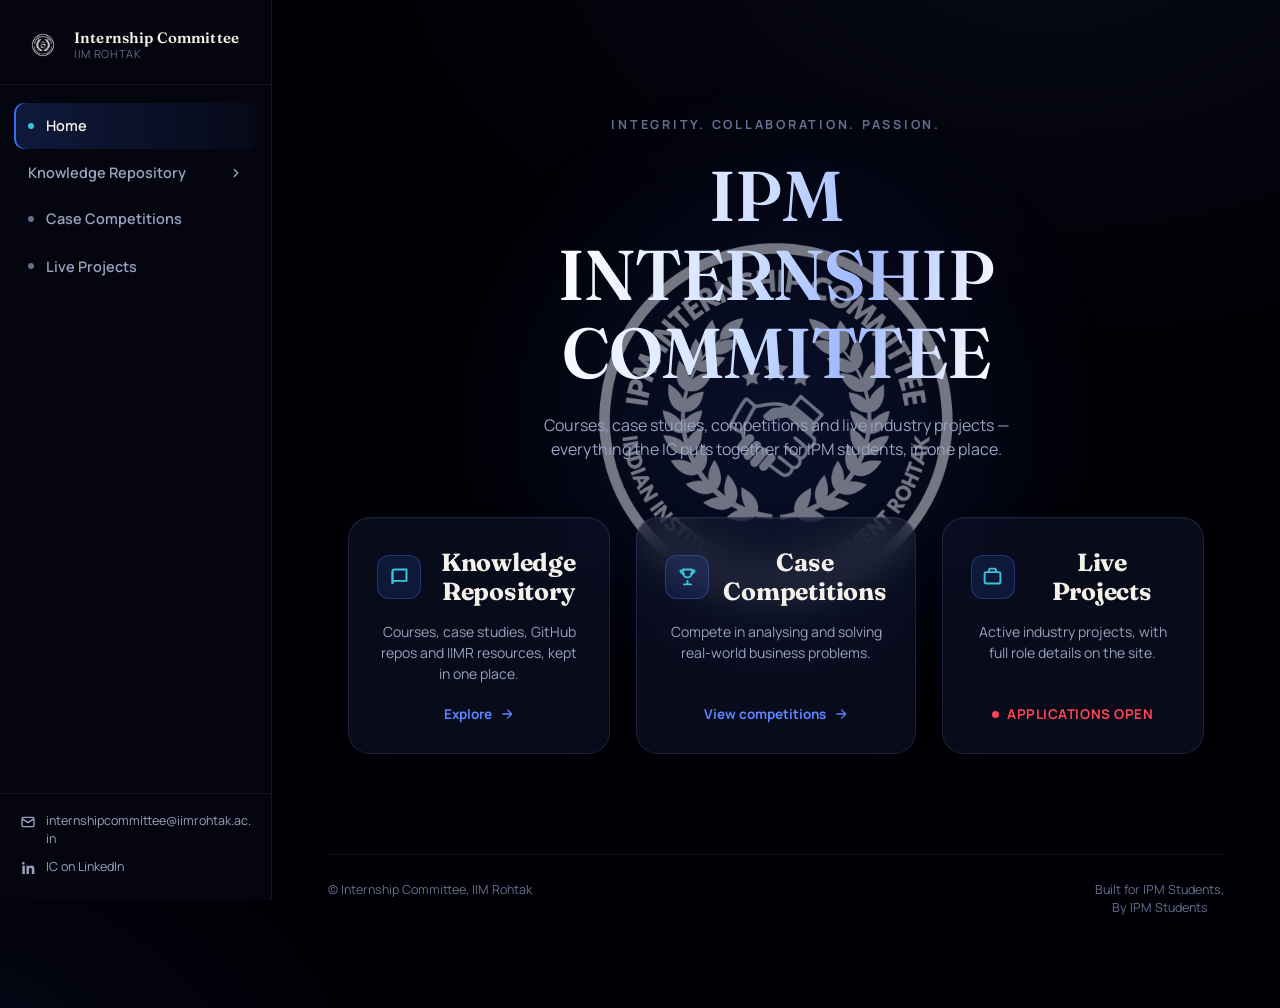
==== index.html @ 4e3fb1c6 "internship thing" ====
<!DOCTYPE html>
<html lang="en">
<head>
<meta charset="UTF-8">
<meta name="viewport" content="width=device-width, initial-scale=1.0">
<title>IC IIM Rohtak — Internship Committee Portal</title>
<meta name="description" content="Internship Committee, IIM Rohtak — courses, case studies, competitions and live projects for IPM students.">
<link rel="icon" href="assets/favicon.png">
<link rel="stylesheet" href="css/base.css">
<link rel="stylesheet" href="css/layout.css">
<link rel="stylesheet" href="css/components.css">
<link rel="stylesheet" href="css/home.css">
</head>
<body data-page="home">
<a class="skip-link" href="#main-content">Skip to content</a>

<div class="app-shell">
  <div class="sidebar-scrim"></div>

  <aside class="sidebar" aria-label="Primary">
    <div class="sidebar-brand">
      <img data-ic-logo src="assets/logo.png" alt="Internship Committee, IIM Rohtak logo">
      <div class="brand-text">
        <strong>Internship Committee</strong>
        <span>IIM Rohtak</span>
      </div>
    </div>

    <nav class="sidebar-nav" aria-label="Site sections">
      <a class="nav-link" data-page-key="home" href="index.html"><span class="dot-icon"></span> Home</a>

      <div class="nav-group">
        <button class="nav-group-trigger" aria-expanded="false">
          Knowledge Repository
          <span class="chevron"><svg viewBox="0 0 24 24" fill="none" stroke="currentColor" stroke-width="2.4" stroke-linecap="round" stroke-linejoin="round"><path d="M9 6l6 6-6 6"/></svg></span>
        </button>
        <div class="nav-submenu"><div class="nav-submenu-inner">
          <a class="nav-link" data-page-key="courses" href="courses.html"><span class="dot-icon"></span> Course Repository</a>
          <a class="nav-link" data-page-key="case-studies" href="case-studies.html"><span class="dot-icon"></span> Case Studies</a>
          <a class="nav-link" data-page-key="github" href="github-repositories.html"><span class="dot-icon"></span> GitHub Repositories</a>
          <a class="nav-link" data-page-key="resources" href="iimr-resources.html"><span class="dot-icon"></span> IIMR Student Resources</a>
        </div></div>
      </div>

      <a class="nav-link" data-page-key="competitions" href="case-competitions.html"><span class="dot-icon"></span> Case Competitions</a>
      <a class="nav-link" data-page-key="live-projects" href="live-projects.html"><span class="dot-icon"></span> Live Projects</a>
    </nav>

    <div class="sidebar-footer">
      <a data-ic-email href="#"><svg viewBox="0 0 24 24" fill="none" stroke="currentColor" stroke-width="2"><rect x="3" y="5" width="18" height="14" rx="2"/><path d="m3 7 9 6 9-6"/></svg><span>internshipcommittee@iimrohtak.ac.in</span></a>
      <a data-ic-linkedin href="https://www.linkedin.com/company/ipm-internship-committee-iim-rohtak/" target="_blank" rel="noopener"><svg viewBox="0 0 24 24" fill="currentColor"><path d="M6.94 5a2 2 0 1 1-4 0 2 2 0 0 1 4 0zM3.5 8.5h3.8V21H3.5V8.5zM9.7 8.5h3.64v1.7h.05c.5-.95 1.75-1.95 3.6-1.95 3.85 0 4.56 2.53 4.56 5.83V21h-3.8v-6.1c0-1.46-.03-3.33-2.03-3.33-2.04 0-2.35 1.6-2.35 3.24V21H9.7V8.5z"/></svg>IC on LinkedIn</a>
    </div>
  </aside>

  <div class="mobile-topbar">
    <div style="display:flex;align-items:center;gap:10px;">
      <img data-ic-logo src="assets/logo.png" alt="" style="width:30px;height:30px;">
      <span class="brand-text"><strong>IC · IIM Rohtak</strong></span>
    </div>
    <button class="menu-btn" aria-label="Open menu"><svg viewBox="0 0 24 24" fill="none" stroke="currentColor" stroke-width="2.2" stroke-linecap="round"><path d="M3 6h18M3 12h18M3 18h18"/></svg></button>
  </div>

  <main class="main" id="main-content">

    <section class="hero">
      <div class="logo-stage" aria-hidden="true">
        <div class="logo-orbit">
          <img src="assets/logo.png" alt="">
        </div>
      </div>

      <div class="hero-inner">
        <div class="hero-eyebrow">Integrity. Collaboration. Passion.</div>
        <h1 class="hero-tagline">IPM<br>INTERNSHIP<br>COMMITTEE</h1>
        <p class="hero-sub">Courses, case studies, competitions and live industry projects — everything the IC puts together for IPM students, in one place.</p>
      </div>

      <div class="hero-cards">
        <a class="glass-card home-card" href="knowledge-repository.html">
          <div>
            <div class="card-head">
              <div class="card-icon"><svg viewBox="0 0 24 24" fill="none" stroke="currentColor" stroke-width="2.2" stroke-linecap="round" stroke-linejoin="round"><path d="M4 19.5A2.5 2.5 0 0 1 6.5 17H20V4H6.5A2.5 2.5 0 0 0 4 6.5v13z"/><path d="M4 19.5V6.5"/></svg></div>
              <h3>Knowledge Repository</h3>
            </div>
            <p>Courses, case studies, GitHub repos and IIMR resources, kept in one place.</p>
          </div>
          <span class="card-cta">Explore <svg viewBox="0 0 24 24" fill="none" stroke="currentColor" stroke-width="2.2" stroke-linecap="round" stroke-linejoin="round"><path d="M5 12h14M13 5l7 7-7 7"/></svg></span>
        </a>

        <a class="glass-card home-card" href="case-competitions.html">
          <div>
            <div class="card-head">
              <div class="card-icon"><svg viewBox="0 0 24 24" fill="none" stroke="currentColor" stroke-width="2.2" stroke-linecap="round" stroke-linejoin="round"><path d="M8 21h8M12 17v4M7 4h10v4a5 5 0 0 1-10 0V4z"/><path d="M17 5h3a4 4 0 0 1-4 4M7 5H4a4 4 0 0 0 4 4"/></svg></div>
              <h3>Case Competitions</h3>
            </div>
            <p>Compete in analysing and solving real-world business problems.</p>
          </div>
          <span class="card-cta">View competitions <svg viewBox="0 0 24 24" fill="none" stroke="currentColor" stroke-width="2.2" stroke-linecap="round" stroke-linejoin="round"><path d="M5 12h14M13 5l7 7-7 7"/></svg></span>
        </a>

        <a class="glass-card home-card home-card--live" href="live-projects.html">
          <div>
            <div class="card-head">
              <div class="card-icon"><svg viewBox="0 0 24 24" fill="none" stroke="currentColor" stroke-width="2.2" stroke-linecap="round" stroke-linejoin="round"><rect x="3" y="7" width="18" height="13" rx="2"/><path d="M8 7V5a2 2 0 0 1 2-2h4a2 2 0 0 1 2 2v2"/></svg></div>
              <h3>Live Projects</h3>
            </div>
            <p>Active industry projects, with full role details on the site.</p>
          </div>
          <span class="card-live-badge" id="home-live-badge"><span class="pulse-dot"></span> Applications open</span>
        </a>
      </div>
    </section>

    <footer class="site-footer">
      <span>&copy; Internship Committee, IIM Rohtak</span>
      <span class="footer-built"><span>Built for IPM Students,</span><span>By IPM Students</span></span>
    </footer>
  </main>
</div>

<script src="js/config.js"></script>
<script src="js/icons.js"></script>
<script src="js/data-adapter.js"></script>
<script src="js/sidebar.js"></script>
<script src="js/render-home.js"></script>
</body>
</html>
---- css/base.css ----
/* ============================================================
   IC Portal — Base styles, tokens, typography
   ============================================================ */

@import url('https://fonts.googleapis.com/css2?family=Fraunces:ital,wght@0,500;0,600;0,700;1,500&family=Manrope:wght@400;500;600;700;800&display=swap');

:root{
  /* --- Color tokens --- */
  --bg:               #010006;
  --bg-radial-1:      #070a17;
  --bg-radial-2:      #01000a;
  --sidebar-bg:       #05060fee;
  --sidebar-border:   rgba(140,160,255,0.10);

  --surface:          rgba(16, 22, 46, 0.50);
  --surface-strong:   rgba(18, 26, 54, 0.72);
  --surface-border:   rgba(150, 170, 255, 0.14);
  --surface-border-hover: rgba(150, 180, 255, 0.32);

  --accent:           #3B6BF6;   /* cobalt / electric blue */
  --accent-soft:      #5C86FF;
  --accent-2:         #38C6D9;   /* cyan-indigo secondary */
  --accent-2-soft:    #6C7CFF;

  --text-primary:     #F3F1EA;
  --text-secondary:   #99A2BE;
  --text-muted:       #656E8C;

  --live-red:         #FF4457;

  --stage-1:          #FF4457;  /* Applications Open   — red */
  --stage-1-rgb:       255,68,87;
  --stage-2:          #FFC53D;  /* Selection Ongoing   — yellow */
  --stage-2-rgb:       255,197,61;
  --stage-3:          #33D17A;  /* Ongoing Project     — green */
  --stage-3-rgb:       51,209,122;

  --radius-s:  10px;
  --radius-m:  16px;
  --radius-l:  22px;

  --font-display: 'Fraunces', 'Georgia', serif;
  --font-body:    'Manrope', -apple-system, BlinkMacSystemFont, 'Segoe UI', sans-serif;

  --sidebar-w: 272px;
  --header-h: 72px;

  --ease: cubic-bezier(0.22, 1, 0.36, 1);
}

*, *::before, *::after{ box-sizing: border-box; }

html{ scroll-behavior: smooth; }

body{
  margin:0;
  min-height:100vh;
  background:
    radial-gradient(1100px 700px at 82% -8%, var(--bg-radial-1) 0%, transparent 60%),
    radial-gradient(900px 600px at -10% 110%, #060a1c 0%, transparent 55%),
    var(--bg);
  color: var(--text-primary);
  font-family: var(--font-body);
  font-weight: 400;
  -webkit-font-smoothing: antialiased;
  line-height: 1.5;
}

h1,h2,h3,h4{
  font-family: var(--font-display);
  font-weight: 600;
  line-height: 1.15;
  margin: 0 0 .5em;
  letter-spacing: -0.01em;
}

p{ margin: 0 0 1em; color: var(--text-secondary); }

a{ color: inherit; text-decoration: none; }

img{ max-width: 100%; display:block; }

ul{ margin:0; padding:0; list-style:none; }

button{ font-family: inherit; }

/* --- Focus states (accessibility) --- */
a:focus-visible,
button:focus-visible,
[tabindex]:focus-visible{
  outline: 2px solid var(--accent-2);
  outline-offset: 3px;
  border-radius: 4px;
}

/* --- Scrollbar (subtle) --- */
::-webkit-scrollbar{ width: 10px; height: 10px; }
::-webkit-scrollbar-track{ background: transparent; }
::-webkit-scrollbar-thumb{ background: rgba(120,140,220,0.25); border-radius: 10px; }
::-webkit-scrollbar-thumb:hover{ background: rgba(120,140,220,0.4); }

/* --- Reduced motion --- */
@media (prefers-reduced-motion: reduce){
  *, *::before, *::after{
    animation-duration: 0.001ms !important;
    animation-iteration-count: 1 !important;
    transition-duration: 0.001ms !important;
    scroll-behavior: auto !important;
  }
}

/* --- Utility --- */
.eyebrow{
  font-family: var(--font-body);
  font-weight: 700;
  font-size: 12px;
  letter-spacing: 0.14em;
  text-transform: uppercase;
  color: var(--accent-2);
}

.section-heading{
  font-size: clamp(1.6rem, 2.4vw, 2.3rem);
  color: var(--text-primary);
}

.muted-link{
  color: var(--text-secondary);
  border-bottom: 1px solid transparent;
  transition: color .2s var(--ease), border-color .2s var(--ease);
}
.muted-link:hover{ color: var(--text-primary); border-color: var(--surface-border-hover); }

.visually-hidden{
  position:absolute; width:1px; height:1px; padding:0; margin:-1px;
  overflow:hidden; clip:rect(0,0,0,0); white-space:nowrap; border:0;
}

.skip-link{
  position:absolute; left:12px; top:-60px;
  background: var(--accent); color:#fff; padding: 10px 16px;
  border-radius: var(--radius-s); z-index: 999; transition: top .2s var(--ease);
  font-weight:600; font-size: 14px;
}
.skip-link:focus{ top:12px; }
---- css/layout.css ----
/* ============================================================
   IC Portal — Layout: sidebar, topbar, page shell
   ============================================================ */

.app-shell{
  display: flex;
  min-height: 100vh;
}

/* ---------------- Sidebar ---------------- */
.sidebar{
  width: var(--sidebar-w);
  flex-shrink: 0;
  background: var(--sidebar-bg);
  border-right: 1px solid var(--sidebar-border);
  backdrop-filter: blur(14px);
  -webkit-backdrop-filter: blur(14px);
  position: sticky;
  top: 0;
  height: 100vh;
  display: flex;
  flex-direction: column;
  z-index: 60;
}

.sidebar-brand{
  display:flex; align-items:center; gap:12px;
  padding: 26px 24px 20px;
  border-bottom: 1px solid var(--sidebar-border);
}
.sidebar-brand img{
  width:38px; height:38px; object-fit:contain;
  /* render the logo in white for the dark sidebar background, per brief */
  filter: brightness(0) invert(1);
}
.sidebar-brand .brand-text{ display:flex; flex-direction:column; line-height:1.2; }
.sidebar-brand .brand-text strong{
  font-family: var(--font-display); font-size: 15px; font-weight:600; letter-spacing:.01em;
}
.sidebar-brand .brand-text span{ font-size: 11px; color: var(--text-muted); letter-spacing:.06em; text-transform:uppercase; }

.sidebar-nav{
  flex: 1;
  overflow-y: auto;
  padding: 18px 14px;
}

.nav-link{
  display:flex; align-items:center; gap:12px;
  padding: 12px 14px;
  border-radius: var(--radius-s);
  color: var(--text-secondary);
  font-size: 14.5px;
  font-weight: 600;
  transition: background .18s var(--ease), color .18s var(--ease);
  margin-bottom: 2px;
}
.nav-link:hover{ background: rgba(120,140,255,0.08); color: var(--text-primary); }
.nav-link.is-active{
  background: linear-gradient(90deg, rgba(59,107,246,0.20), rgba(59,107,246,0.04));
  color: var(--text-primary);
  box-shadow: inset 2px 0 0 var(--accent);
}
.nav-link .dot-icon{
  width:6px; height:6px; border-radius:50%;
  background: var(--text-muted); flex-shrink:0;
}
.nav-link.is-active .dot-icon{ background: var(--accent-2); }

.nav-group{ margin-bottom: 2px; }
.nav-group-trigger{
  width: 100%;
  display:flex; align-items:center; justify-content:space-between; gap:8px;
  padding: 12px 14px;
  border-radius: var(--radius-s);
  background: transparent;
  border: none;
  color: var(--text-secondary);
  font-size: 14.5px; font-weight: 600;
  cursor: pointer;
  transition: background .18s var(--ease), color .18s var(--ease);
}
.nav-group-trigger:hover{ background: rgba(120,140,255,0.08); color: var(--text-primary); }
.nav-group-trigger .chevron{
  width:14px; height:14px; flex-shrink:0;
  transition: transform .25s var(--ease);
}
.nav-group.is-open .nav-group-trigger .chevron{ transform: rotate(90deg); }
.nav-group.is-open .nav-group-trigger{ color: var(--text-primary); }

.nav-submenu{
  display: grid;
  grid-template-rows: 0fr;
  transition: grid-template-rows .28s var(--ease);
}
.nav-group.is-open .nav-submenu{ grid-template-rows: 1fr; }
.nav-submenu-inner{ overflow: hidden; }
.nav-submenu .nav-link{
  padding-left: 34px;
  font-size: 13.5px;
  font-weight: 500;
}

.sidebar-footer{
  padding: 18px 20px 24px;
  border-top: 1px solid var(--sidebar-border);
  display:flex; flex-direction:column; gap: 10px;
}
.sidebar-footer a{
  display:flex; align-items:flex-start; gap:10px;
  font-size: 12.5px; line-height:1.45; color: var(--text-secondary);
  transition: color .18s var(--ease);
  overflow-wrap: anywhere;
  min-width: 0;
}
.sidebar-footer a:hover{ color: var(--accent-2); }
.sidebar-footer svg{ width:16px; height:16px; flex-shrink:0; margin-top: 2px; }

/* Mobile topbar + drawer */
.mobile-topbar{
  display:none;
  position: sticky; top:0; z-index: 70;
  align-items:center; justify-content:space-between;
  height: var(--header-h);
  padding: 0 18px;
  background: var(--sidebar-bg);
  border-bottom: 1px solid var(--sidebar-border);
  backdrop-filter: blur(14px);
}
.mobile-topbar .brand-text strong{ font-family: var(--font-display); font-size: 15px; }
.mobile-topbar img{ filter: brightness(0) invert(1); }
.menu-btn{
  width: 42px; height: 42px;
  border-radius: var(--radius-s);
  border: 1px solid var(--surface-border);
  background: var(--surface);
  color: var(--text-primary);
  display:flex; align-items:center; justify-content:center;
  cursor:pointer;
}
.menu-btn svg{ width:20px; height:20px; }

.sidebar-scrim{
  display:none;
  position: fixed; inset:0;
  background: rgba(1,0,6,0.6);
  backdrop-filter: blur(2px);
  z-index: 55;
}

@media (max-width: 900px){
  .mobile-topbar{ display:flex; }
  .sidebar{
    position: fixed; left:0; top:0; height: 100dvh;
    transform: translateX(-104%);
    transition: transform .32s var(--ease);
    box-shadow: 24px 0 60px rgba(0,0,0,.5);
  }
  .app-shell.nav-open .sidebar{ transform: translateX(0); }
  .app-shell.nav-open .sidebar-scrim{ display:block; }
  .app-shell{ flex-direction: column; }
}

/* ---------------- Main content ---------------- */
.main{
  flex: 1;
  min-width: 0;
  padding: 56px 56px 90px;
}
@media (max-width: 900px){
  .main{ padding: 34px 20px 70px; }
}

.page-header{
  margin-bottom: 40px;
  max-width: 760px;
}
.page-header .eyebrow{ display:block; margin-bottom: 10px; }
.page-header p{ font-size: 15.5px; max-width: 60ch; }

.page-header-row{
  display: flex;
  align-items: flex-start;
  justify-content: space-between;
  gap: 28px;
  flex-wrap: wrap;
  margin-bottom: 40px;
}
.page-header-row .page-header{ margin-bottom: 0; }

.showcase-card{
  display: flex;
  align-items: center;
  gap: 16px;
  padding: 16px 18px;
  border-radius: var(--radius-m, 16px);
  background: linear-gradient(135deg, rgba(59,107,246,0.14), rgba(56,198,217,0.08));
  border: 1px solid var(--surface-border);
  max-width: 340px;
  flex-shrink: 0;
}
.showcase-card p{
  margin: 0;
  font-size: 13.5px;
  line-height: 1.4;
  color: var(--text-secondary);
}
.showcase-card a.showcase-link{
  color: var(--accent-2);
  font-weight: 600;
  text-decoration: none;
  border-bottom: 1px solid rgba(56,198,217,0.4);
}
.showcase-card a.showcase-link:hover{ border-bottom-color: var(--accent-2); }
.showcase-card .showcase-btn{
  flex-shrink: 0;
  display: inline-flex;
  align-items: center;
  justify-content: center;
  width: 42px; height: 42px;
  border-radius: 50%;
  background: var(--accent);
  color: #fff;
  transition: transform .2s var(--ease), background .2s var(--ease);
}
.showcase-card .showcase-btn:hover{ background: var(--accent-soft); transform: scale(1.06); }
.showcase-card .showcase-btn svg{ width: 20px; height: 20px; }
@media (max-width: 700px){
  .showcase-card{ max-width: 100%; }
}

.crumb-back{
  display:inline-flex; align-items:center; gap:8px;
  font-size: 13.5px; font-weight:600; color: var(--text-secondary);
  margin-bottom: 22px;
  transition: color .18s var(--ease), gap .18s var(--ease);
}
.crumb-back:hover{ color: var(--accent-2); gap: 11px; }
.crumb-back svg{ width:15px; height:15px; }

/* ---------------- Grids ---------------- */
.card-grid{
  display: grid;
  gap: 22px;
  grid-template-columns: repeat(3, 1fr);
}
@media (max-width: 1180px){ .card-grid{ grid-template-columns: repeat(2, 1fr); } }
@media (max-width: 640px){ .card-grid{ grid-template-columns: 1fr; } }

.card-grid.two-col{ grid-template-columns: repeat(2, 1fr); }
@media (max-width: 780px){ .card-grid.two-col{ grid-template-columns: 1fr; } }

.state-msg{
  padding: 30px 26px;
  border-radius: var(--radius-m);
  border: 1px dashed var(--surface-border);
  color: var(--text-secondary);
  font-size: 14.5px;
}
.state-msg.is-error{ border-color: rgba(255,90,110,0.35); color: #ffb2ba; }

footer.site-footer{
  margin-top: 70px;
  padding-top: 26px;
  border-top: 1px solid var(--sidebar-border);
  color: var(--text-muted);
  font-size: 12.5px;
  display:flex; justify-content:space-between; flex-wrap:wrap; gap:10px;
}
.footer-built{
  display: inline-block;
  text-align: center;
  line-height: 1.5;
}
.footer-built span{ display: block; }
---- css/components.css ----
/* ============================================================
   IC Portal — Reusable components
   ============================================================ */

/* ---------------- Buttons ---------------- */
.btn{
  display:inline-flex; align-items:center; justify-content:center; gap:9px;
  padding: 13px 24px;
  border-radius: var(--radius-s);
  font-weight: 700;
  font-size: 14.5px;
  border: 1px solid transparent;
  cursor: pointer;
  transition: transform .18s var(--ease), box-shadow .18s var(--ease), background .18s var(--ease), border-color .18s var(--ease);
}
.btn svg{ width:16px; height:16px; transition: transform .18s var(--ease); }
.btn-primary{
  background: var(--accent);
  color: #fff;
  box-shadow: 0 1px 0 rgba(255,255,255,0.08) inset;
}
.btn-primary:hover{ transform: translateY(-2px); background: #2C55D8; }
.btn-primary:hover svg{ transform: translateX(3px); }
.btn-ghost{
  background: var(--surface);
  border-color: var(--surface-border);
  color: var(--text-primary);
}
.btn-ghost:hover{ border-color: var(--surface-border-hover); background: var(--surface-strong); }

/* ---------------- Glass card base ---------------- */
.glass-card{
  position: relative;
  background: var(--surface);
  border: 1px solid var(--surface-border);
  border-radius: var(--radius-l);
  backdrop-filter: blur(18px);
  -webkit-backdrop-filter: blur(18px);
  box-shadow: 0 1px 0 rgba(255,255,255,0.04) inset, 0 20px 40px -24px rgba(0,0,0,0.6);
  transition: transform .28s var(--ease), box-shadow .28s var(--ease), border-color .28s var(--ease), background .28s var(--ease);
}
.glass-card:hover{
  transform: translateY(-4px);
  border-color: var(--surface-border-hover);
  background: var(--surface-strong);
  box-shadow: 0 18px 34px -20px rgba(0,0,0,0.55), 0 1px 0 rgba(255,255,255,0.06) inset;
}

/* ---------------- Home nav cards ---------------- */
.home-card{
  padding: 30px 28px 28px;
  min-height: 224px;
  display:flex; flex-direction:column; justify-content:space-between;
  text-align:center;
}
.home-card .card-head{
  display:flex; align-items:center; justify-content:center; gap:14px;
  margin-bottom: 16px;
}
.home-card .card-icon{
  width: 44px; height:44px;
  flex-shrink: 0;
  border-radius: 12px;
  background: rgba(59,107,246,0.14);
  border: 1px solid rgba(92,134,255,0.28);
  display:flex; align-items:center; justify-content:center;
  color: var(--accent-2);
}
.home-card .card-icon svg{ width:21px; height:21px; }
.home-card h3{ font-size: 1.55rem; font-weight: 700; margin: 0; }
.home-card p{ font-size: 14px; margin: 0 auto; max-width: 32ch; }

/* Shared bottom CTA slot — same size/weight/alignment across all three cards */
.home-card .card-cta,
.home-card .muted-link,
.home-card .card-live-badge{
  display:inline-flex; align-items:center; justify-content:center; gap:8px;
  align-self: center;
  margin-top: 20px;
  font-size: 13.5px; font-weight:700;
}
.home-card .card-cta,
.home-card .muted-link{
  color: var(--accent-soft);
}
.home-card .card-cta svg,
.home-card .muted-link svg{ width:14px; height:14px; transition: transform .22s var(--ease); }
.home-card:hover .card-cta svg{ transform: translateX(4px); }

/* Variant: live-status card — badge sits in the same bottom slot as the CTAs */
.home-card--live .card-live-badge{
  letter-spacing:.04em; text-transform:uppercase;
  color: var(--live-red);
}
.home-card--live .card-live-badge .pulse-dot{
  width:7px; height:7px; border-radius:50%; background: var(--live-red);
  box-shadow: 0 0 0 0 rgba(255,68,87,0.6);
  animation: pulse-dot-1 1.8s infinite;
}
.home-card--live .card-live-badge.is-closed{
  color: var(--text-muted);
}

/* ---------------- Course card ---------------- */
.course-card{
  padding: 24px 24px 22px;
  display:flex; flex-direction:column; gap: 14px;
}
.course-card h3{ font-size: 1.08rem; margin:0; }
.course-row{ display:flex; align-items:center; justify-content:space-between; gap:10px; }
.price-chip{
  font-weight:800; font-size: 14px; color: var(--text-primary);
  background: rgba(56,198,217,0.12); border:1px solid rgba(56,198,217,0.28);
  padding: 5px 12px; border-radius: 999px;
}
.rating{
  display:flex; align-items:center; gap:6px;
  font-size: 13.5px; font-weight:700; color: #FFC857;
}
.rating svg{ width:15px; height:15px; }
.domain-tag{
  align-self:flex-start;
  font-size: 11px; font-weight:700; letter-spacing:.06em; text-transform:uppercase;
  color: var(--accent-2);
  padding: 4px 10px;
  border-radius: 999px;
  border: 1px solid rgba(56,198,217,0.3);
  background: rgba(56,198,217,0.08);
}
.course-card .card-link{
  margin-top:4px;
  display:inline-flex; align-items:center; gap:7px;
  font-size: 13.5px; font-weight:700; color: var(--accent-soft);
}
.course-card .card-link svg{ width:14px; height:14px; }

/* ---------------- Generic list card (case studies / github / resources) ---------------- */
.list-card{
  padding: 22px 24px;
  display:flex; flex-direction:column; gap:10px;
}
.list-card h3{ font-size: 1.05rem; margin:0; }
.list-card .meta{ font-size: 13px; color: var(--text-muted); }
.list-card p.desc{ font-size: 13.8px; margin: 2px 0 4px; }
.list-card .card-link{
  display:inline-flex; align-items:center; gap:7px;
  font-size: 13.5px; font-weight:700; color: var(--accent-soft);
}
.list-card .card-link svg{ width:14px; height:14px; }

.login-badge{
  align-self:flex-start;
  font-size: 10.5px; font-weight:800; letter-spacing:.05em; text-transform:uppercase;
  padding: 5px 11px; border-radius: 999px;
}
.login-badge.required{
  color:#FFB199; background: rgba(255,110,70,0.12); border:1px solid rgba(255,110,70,0.3);
}
.login-badge.not-required{
  color:#8CF0B0; background: rgba(60,220,140,0.1); border:1px solid rgba(60,220,140,0.28);
}

/* ---------------- Competition card ---------------- */
.competition-card{
  padding: 22px 24px;
  display:flex; flex-direction:column; gap:12px;
}
.competition-card h3{ font-size: 1.1rem; margin:0; }
.competition-card .institute{ font-size:13.5px; color: var(--text-secondary); }
.deadline-pill{
  align-self:flex-start;
  display:inline-flex; align-items:center; gap:7px;
  font-size: 12.5px; font-weight:800;
  padding: 6px 13px; border-radius:999px;
  color: #FFD98A; background: rgba(255,200,80,0.1); border: 1px solid rgba(255,200,80,0.3);
}
.deadline-pill svg{ width:13px; height:13px; }
.competition-card .card-link{
  display:inline-flex; align-items:center; gap:7px;
  font-size: 13.5px; font-weight:700; color: var(--accent-soft);
}
.competition-card .card-link svg{ width:14px; height:14px; flex-shrink:0; }

/* ---------------- Live project card ---------------- */
.lp-card{
  padding: 24px 24px 22px;
  display:flex; flex-direction:column; gap:12px;
  position: relative;
}
.lp-card .live-flag{
  position:absolute; top:18px; right:18px;
  display:flex; align-items:center; gap:6px;
  font-size: 10.5px; font-weight:800; letter-spacing:.08em;
}
.lp-card .live-flag .pulse-dot{
  width:7px; height:7px; border-radius:50%;
}
.live-flag.stage-1{ color: var(--stage-1); }
.live-flag.stage-1 .pulse-dot{ background: var(--stage-1); animation: pulse-dot-1 1.8s infinite; }
.live-flag.stage-2{ color: var(--stage-2); }
.live-flag.stage-2 .pulse-dot{ background: var(--stage-2); animation: pulse-dot-2 1.8s infinite; }
.live-flag.stage-3{ color: var(--stage-3); }
.live-flag.stage-3 .pulse-dot{ background: var(--stage-3); animation: pulse-dot-3 1.8s infinite; }
@keyframes pulse-dot-1{
  0%{ box-shadow: 0 0 0 0 rgba(var(--stage-1-rgb),0.55); }
  70%{ box-shadow: 0 0 0 7px rgba(var(--stage-1-rgb),0); }
  100%{ box-shadow: 0 0 0 0 rgba(var(--stage-1-rgb),0); }
}
@keyframes pulse-dot-2{
  0%{ box-shadow: 0 0 0 0 rgba(var(--stage-2-rgb),0.55); }
  70%{ box-shadow: 0 0 0 7px rgba(var(--stage-2-rgb),0); }
  100%{ box-shadow: 0 0 0 0 rgba(var(--stage-2-rgb),0); }
}
@keyframes pulse-dot-3{
  0%{ box-shadow: 0 0 0 0 rgba(var(--stage-3-rgb),0.55); }
  70%{ box-shadow: 0 0 0 7px rgba(var(--stage-3-rgb),0); }
  100%{ box-shadow: 0 0 0 0 rgba(var(--stage-3-rgb),0); }
}
.lp-card h3{ font-size: 1.15rem; margin: 4px 0 0; padding-right: 60px; }
.lp-card .role-line{ font-size: 13.5px; color: var(--text-secondary); }
.lp-card .lp-meta-row{ display:flex; flex-wrap:wrap; gap: 8px; margin-top: 4px; }
.meta-chip{
  font-size: 12px; font-weight:600; color: var(--text-secondary);
  padding: 5px 11px; border-radius: 999px;
  border: 1px solid var(--surface-border); background: rgba(255,255,255,0.03);
  display:inline-flex; align-items:center; gap:6px;
}
.meta-chip svg{ width:12px; height:12px; }
.lp-card .lp-deadline{
  margin-top:6px;
  font-size: 12.5px; font-weight:700; color: #FFD98A;
}
.lp-card .card-link{
  margin-top:6px;
  display:inline-flex; align-items:center; gap:7px;
  font-size: 13.5px; font-weight:700; color: var(--accent-soft);
}
.lp-card .card-link svg{ width:14px; height:14px; }

/* ---------------- Knowledge repo landing tiles ---------------- */
.subtile{
  padding: 26px 24px;
  display:flex; flex-direction:column; gap:10px;
}
.subtile .card-icon{
  width: 42px; height:42px; border-radius:11px;
  background: rgba(59,107,246,0.14); border: 1px solid rgba(92,134,255,0.28);
  display:flex; align-items:center; justify-content:center; color: var(--accent-2);
  margin-bottom: 6px;
}
.subtile .card-icon svg{ width:20px; height:20px; }
.subtile h3{ font-size: 1.15rem; margin:0; }
.subtile .card-cta{
  margin-top: 6px;
  display:inline-flex; align-items:center; gap:8px;
  font-size: 12.5px; font-weight:700; letter-spacing:.03em; text-transform:uppercase;
  color: var(--accent-soft);
}
.subtile .card-cta svg{ width:13px; height:13px; transition: transform .22s var(--ease); }
.subtile:hover .card-cta svg{ transform: translateX(4px); }

/* ---------------- Domain filter pills (Course Repository) ---------------- */
.domain-filter{
  display:flex; flex-wrap:wrap; gap:10px;
  margin-bottom: 30px;
}
.domain-pill{
  padding: 9px 18px;
  border-radius: 999px;
  border: 1px solid var(--surface-border);
  background: var(--surface);
  color: var(--text-secondary);
  font-size: 13.5px; font-weight: 700;
  cursor: pointer;
  transition: all .18s var(--ease);
}
.domain-pill:hover{ border-color: var(--surface-border-hover); color: var(--text-primary); }
.domain-pill.is-active{
  background: var(--accent);
  border-color: transparent; color: #fff;
}

/* ---------------- Loading skeleton ---------------- */
.skeleton-card{
  height: 190px;
  border-radius: var(--radius-l);
  border: 1px solid var(--surface-border);
  background: linear-gradient(100deg, rgba(255,255,255,0.02) 30%, rgba(255,255,255,0.06) 50%, rgba(255,255,255,0.02) 70%);
  background-size: 200% 100%;
  animation: shimmer 1.6s infinite;
}
@keyframes shimmer{
  0%{ background-position: 140% 0; }
  100%{ background-position: -60% 0; }
}
---- css/home.css ----
/* ============================================================
   IC Portal — Homepage: hero, 3D revolving logo signature
   ============================================================ */

.hero{
  position: relative;
  min-height: 78vh;
  display:flex; flex-direction:column; align-items:center; justify-content:center;
  text-align:center;
  padding: 60px 20px 30px;
  overflow: hidden;
}

/* ---- 3D revolving logo stage (signature element) ---- */
.logo-stage{
  position:absolute;
  inset: 0;
  display:flex; align-items:center; justify-content:center;
  perspective: 1600px;
  z-index: 0;
  pointer-events:none;
}
.logo-orbit{
  width: min(58vw, 620px);
  height: min(58vw, 620px);
  position: relative;
  transform-style: preserve-3d;
  animation: revolve 22s linear infinite;
  opacity: 0.5;
}
.logo-orbit img{
  position:absolute; inset:0;
  width:100%; height:100%;
  object-fit: contain;
  /* render supplied logo artwork in white for the dark background */
  filter: brightness(0) invert(1) drop-shadow(0 0 70px rgba(59,107,246,0.35));
}
.logo-orbit::after{
  content:"";
  position:absolute; inset: -8%;
  border-radius: 50%;
  background: radial-gradient(circle, rgba(59,107,246,0.22), transparent 68%);
  transform: translateZ(-40px);
}

@keyframes revolve{
  from{ transform: rotateY(0deg); }
  to{ transform: rotateY(360deg); }
}

@media (prefers-reduced-motion: reduce){
  .logo-orbit{ animation: none; transform: rotateY(28deg); }
}

.hero-inner{
  position: relative;
  z-index: 2;
  max-width: 760px;
  margin-bottom: 56px;
}

.hero-eyebrow{
  font-size: 12.5px; font-weight:700; letter-spacing:.22em; text-transform:uppercase;
  color: var(--text-muted);
  margin-bottom: 22px;
}

.hero-tagline{
  font-family: var(--font-display);
  font-weight: 600;
  font-size: clamp(2.3rem, 6vw, 4.4rem);
  line-height: 1.12;
  letter-spacing: -0.01em;
  margin: 0 0 20px;
  background: linear-gradient(100deg, #ffffff 10%, #cfe0ff 45%, #9fb8ff 65%, #ffffff 92%);
  -webkit-background-clip: text;
  background-clip: text;
  color: transparent;
}
.hero-tagline em{
  font-style: italic;
  color: var(--accent-2);
  -webkit-text-fill-color: var(--accent-2);
}

.hero-sub{
  font-size: 16px;
  color: var(--text-secondary);
  max-width: 52ch;
  margin: 0 auto;
}

.hero-cards{
  position: relative;
  z-index: 2;
  width: 100%;
  max-width: 1080px;
  box-sizing: border-box;
  display:grid;
  grid-template-columns: repeat(3, 1fr);
  gap: 26px;
}
@media (max-width: 980px){
  .hero-cards{ grid-template-columns: 1fr; max-width: 460px; }
  .logo-orbit{ width: 78vw; height: 78vw; }
}
@media (max-width: 520px){
  .hero{ padding-left: 16px; padding-right: 16px; }
  .hero-cards{ max-width: 100%; }
}

/* On desktop/laptop, keep everything above the fold — no scrolling needed
   to see the hero + all three cards. Mobile keeps its natural, roomier flow. */
.home-section{
  max-width: 1080px;
  margin: 90px auto 0;
  padding: 0 4px;
}
.home-section .section-intro{
  display:flex; align-items:flex-end; justify-content:space-between; gap: 20px;
  margin-bottom: 26px; flex-wrap:wrap;
}
.home-section .section-intro p{ margin:0; max-width: 46ch; font-size: 14px; }
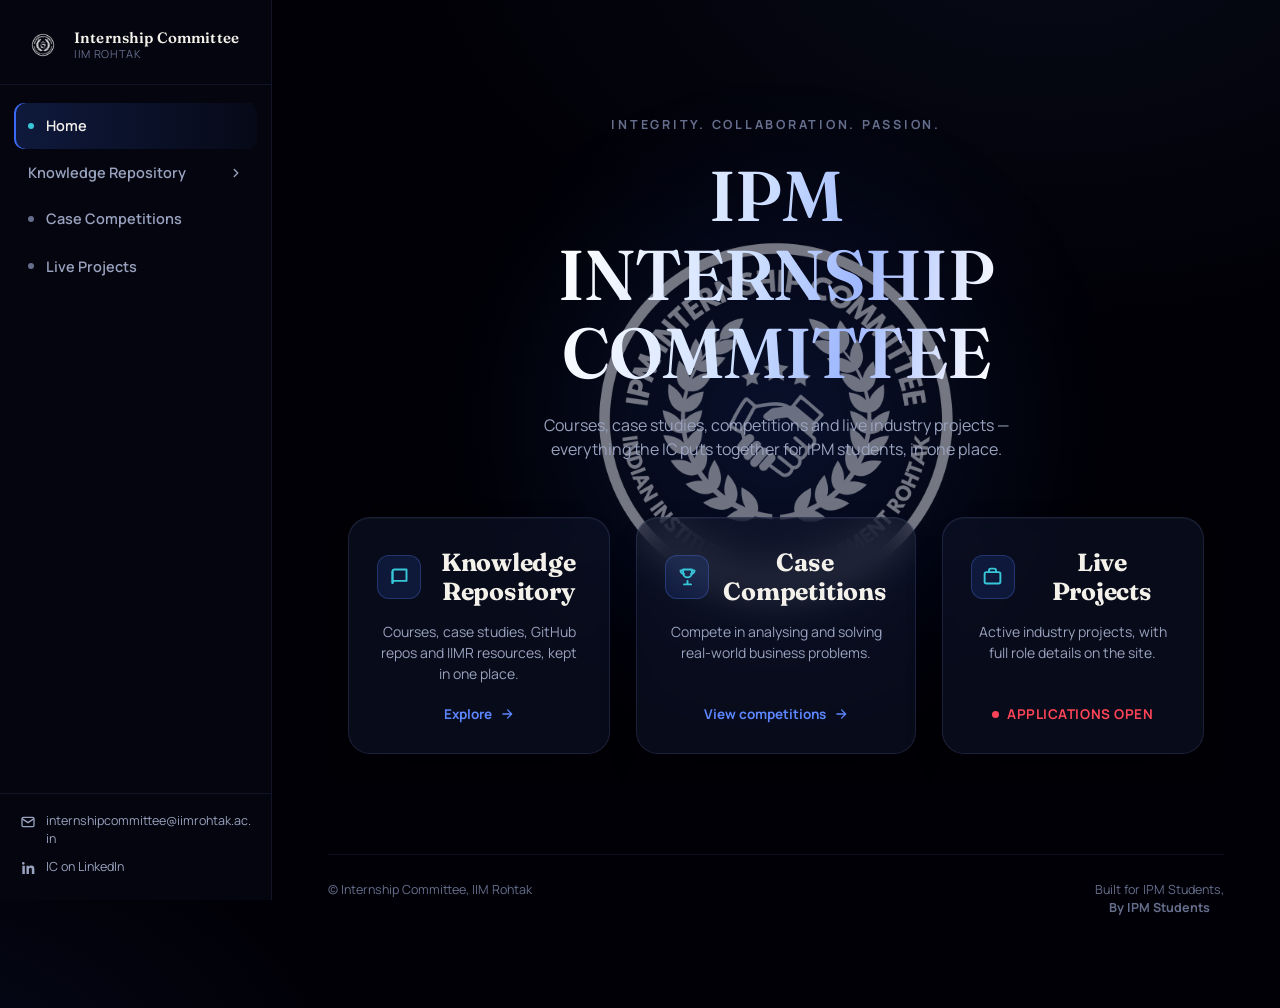
==== commit bf304e8d: "bold" ====
--- a/index.html
+++ b/index.html
@@ -113,7 +113,7 @@
 
     <footer class="site-footer">
       <span>&copy; Internship Committee, IIM Rohtak</span>
-      <span class="footer-built"><span>Built for IPM Students,</span><span>By IPM Students</span></span>
+      <span class="footer-built"><span>Built for IPM Students,</span><span style="font-weight:700;">By IPM Students</span></span>
     </footer>
   </main>
 </div>
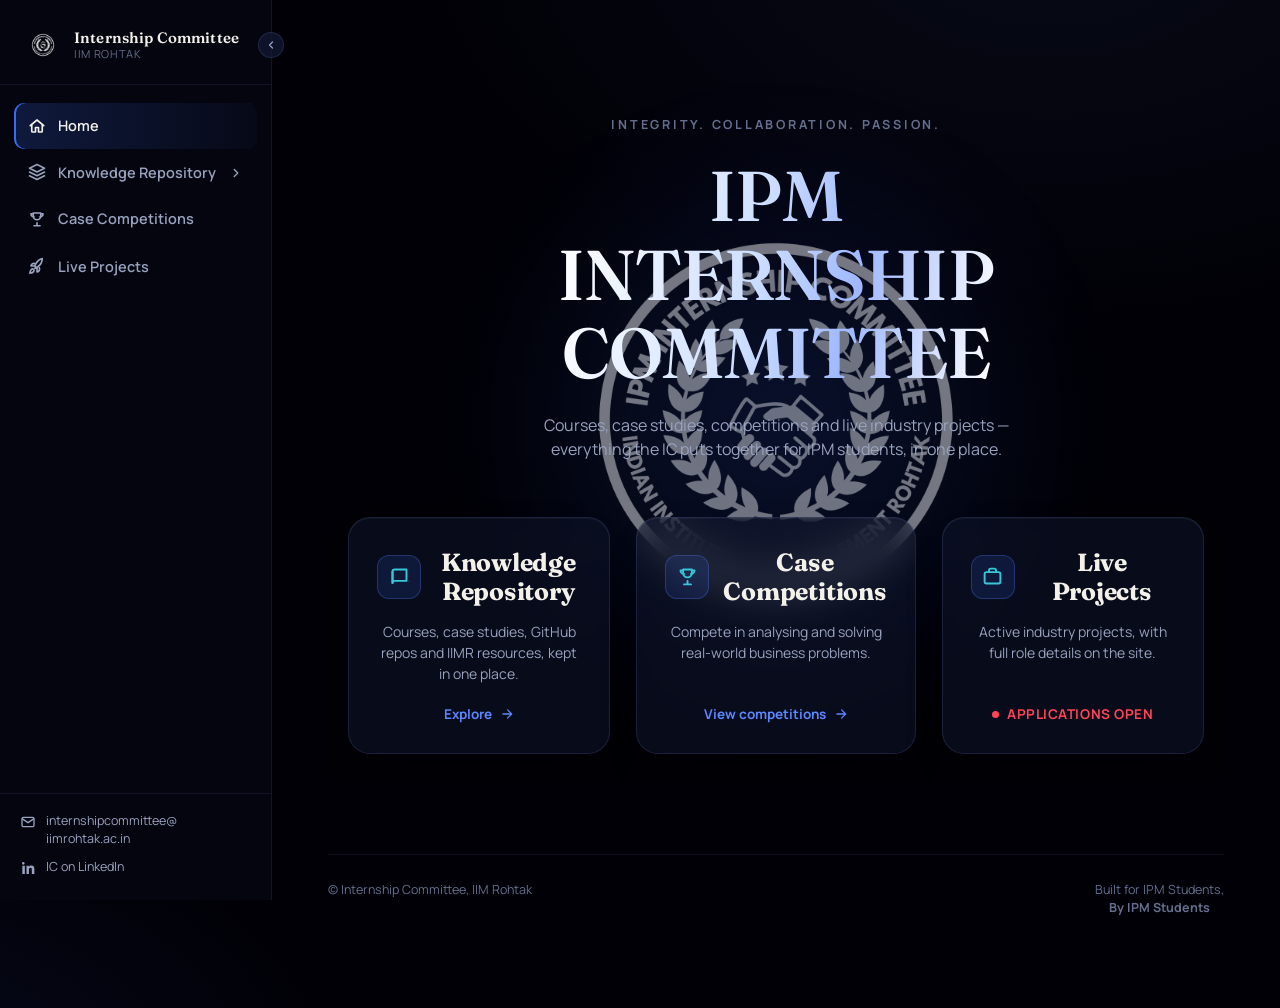
==== commit 6191586f: "a lot of shit bro idkkk" ====
--- a/index.html
+++ b/index.html
@@ -18,6 +18,10 @@
   <div class="sidebar-scrim"></div>
 
   <aside class="sidebar" aria-label="Primary">
+    <button class="sidebar-collapse-btn" type="button" aria-label="Collapse sidebar" aria-expanded="true">
+      <svg viewBox="0 0 24 24" fill="none" stroke="currentColor" stroke-width="2.4" stroke-linecap="round" stroke-linejoin="round"><path d="M15 6l-6 6 6 6"/></svg>
+    </button>
+
     <div class="sidebar-brand">
       <img data-ic-logo src="assets/logo.png" alt="Internship Committee, IIM Rohtak logo">
       <div class="brand-text">
@@ -27,28 +31,28 @@
     </div>
 
     <nav class="sidebar-nav" aria-label="Site sections">
-      <a class="nav-link" data-page-key="home" href="index.html"><span class="dot-icon"></span> Home</a>
+      <a class="nav-link" data-page-key="home" href="index.html" title="Home"><span class="nav-icon"><svg viewBox="0 0 24 24" fill="none" stroke="currentColor" stroke-width="2.2" stroke-linecap="round" stroke-linejoin="round"><path d="M3 11.5 12 4l9 7.5"/><path d="M5 10v9a1 1 0 0 0 1 1h4v-6h4v6h4a1 1 0 0 0 1-1v-9"/></svg></span><span class="nav-label">Home</span></a>
 
       <div class="nav-group">
-        <button class="nav-group-trigger" aria-expanded="false">
-          Knowledge Repository
+        <button class="nav-group-trigger" aria-expanded="false" title="Knowledge Repository">
+          <span class="nav-icon"><svg viewBox="0 0 24 24" fill="none" stroke="currentColor" stroke-width="2.2" stroke-linecap="round" stroke-linejoin="round"><path d="M12 2 2 7l10 5 10-5-10-5Z"/><path d="M2 17l10 5 10-5"/><path d="M2 12l10 5 10-5"/></svg></span><span class="nav-label">Knowledge Repository</span>
           <span class="chevron"><svg viewBox="0 0 24 24" fill="none" stroke="currentColor" stroke-width="2.4" stroke-linecap="round" stroke-linejoin="round"><path d="M9 6l6 6-6 6"/></svg></span>
         </button>
         <div class="nav-submenu"><div class="nav-submenu-inner">
-          <a class="nav-link" data-page-key="courses" href="courses.html"><span class="dot-icon"></span> Course Repository</a>
-          <a class="nav-link" data-page-key="case-studies" href="case-studies.html"><span class="dot-icon"></span> Case Studies</a>
-          <a class="nav-link" data-page-key="github" href="github-repositories.html"><span class="dot-icon"></span> GitHub Repositories</a>
-          <a class="nav-link" data-page-key="resources" href="iimr-resources.html"><span class="dot-icon"></span> IIMR Student Resources</a>
+          <a class="nav-link" data-page-key="courses" href="courses.html" title="Course Repository"><span class="nav-icon"><svg viewBox="0 0 24 24" fill="none" stroke="currentColor" stroke-width="2.2" stroke-linecap="round" stroke-linejoin="round"><path d="M4 19.5A2.5 2.5 0 0 1 6.5 17H20V4H6.5A2.5 2.5 0 0 0 4 6.5v13z"/><path d="M4 19.5V6.5"/></svg></span><span class="nav-label">Course Repository</span></a>
+          <a class="nav-link" data-page-key="case-studies" href="case-studies.html" title="Case Studies"><span class="nav-icon"><svg viewBox="0 0 24 24" fill="none" stroke="currentColor" stroke-width="2.2" stroke-linecap="round" stroke-linejoin="round"><path d="M14 2H6a2 2 0 0 0-2 2v16a2 2 0 0 0 2 2h12a2 2 0 0 0 2-2V8z"/><path d="M14 2v6h6"/></svg></span><span class="nav-label">Case Studies</span></a>
+          <a class="nav-link" data-page-key="github" href="github-repositories.html" title="GitHub Repositories"><span class="nav-icon"><svg viewBox="0 0 24 24" fill="none" stroke="currentColor" stroke-width="2.2" stroke-linecap="round" stroke-linejoin="round"><path d="M8 9l-4 4 4 4M16 9l4 4-4 4"/></svg></span><span class="nav-label">GitHub Repositories</span></a>
+          <a class="nav-link" data-page-key="resources" href="iimr-resources.html" title="IIMR Student Resources"><span class="nav-icon"><svg viewBox="0 0 24 24" fill="none" stroke="currentColor" stroke-width="2.2" stroke-linecap="round" stroke-linejoin="round"><circle cx="12" cy="12" r="9"/><path d="M15 9l-2 6-6 2 2-6 6-2z"/></svg></span><span class="nav-label">IIMR Student Resources</span></a>
         </div></div>
       </div>
 
-      <a class="nav-link" data-page-key="competitions" href="case-competitions.html"><span class="dot-icon"></span> Case Competitions</a>
-      <a class="nav-link" data-page-key="live-projects" href="live-projects.html"><span class="dot-icon"></span> Live Projects</a>
+      <a class="nav-link" data-page-key="competitions" href="case-competitions.html" title="Case Competitions"><span class="nav-icon"><svg viewBox="0 0 24 24" fill="none" stroke="currentColor" stroke-width="2.2" stroke-linecap="round" stroke-linejoin="round"><path d="M8 21h8M12 17v4M7 4h10v4a5 5 0 0 1-10 0V4z"/><path d="M17 5h3a4 4 0 0 1-4 4M7 5H4a4 4 0 0 0 4 4"/></svg></span><span class="nav-label">Case Competitions</span></a>
+      <a class="nav-link" data-page-key="live-projects" href="live-projects.html" title="Live Projects"><span class="nav-icon"><svg viewBox="0 0 24 24" fill="none" stroke="currentColor" stroke-width="2.2" stroke-linecap="round" stroke-linejoin="round"><path d="M4.5 16.5c-1.5 1.26-2 5-2 5s3.74-.5 5-2c.71-.84.7-2.13-.09-2.91a2.18 2.18 0 0 0-2.91-.09z"/><path d="M12 15l-3-3a22 22 0 0 1 2-3.95A12.88 12.88 0 0 1 19 2c0 2.72-.78 7.5-6 11a22.35 22.35 0 0 1-4 2z"/><path d="M9 12H4s.55-2.23 2-3c1.62-.87 4 0 4 0"/><path d="M12 15v5s2.23-.55 3-2c.87-1.62 0-4 0-4"/></svg></span><span class="nav-label">Live Projects</span></a>
     </nav>
 
     <div class="sidebar-footer">
-      <a data-ic-email href="#"><svg viewBox="0 0 24 24" fill="none" stroke="currentColor" stroke-width="2"><rect x="3" y="5" width="18" height="14" rx="2"/><path d="m3 7 9 6 9-6"/></svg><span>internshipcommittee@iimrohtak.ac.in</span></a>
-      <a data-ic-linkedin href="https://www.linkedin.com/company/ipm-internship-committee-iim-rohtak/" target="_blank" rel="noopener"><svg viewBox="0 0 24 24" fill="currentColor"><path d="M6.94 5a2 2 0 1 1-4 0 2 2 0 0 1 4 0zM3.5 8.5h3.8V21H3.5V8.5zM9.7 8.5h3.64v1.7h.05c.5-.95 1.75-1.95 3.6-1.95 3.85 0 4.56 2.53 4.56 5.83V21h-3.8v-6.1c0-1.46-.03-3.33-2.03-3.33-2.04 0-2.35 1.6-2.35 3.24V21H9.7V8.5z"/></svg>IC on LinkedIn</a>
+      <a data-ic-email href="#" title="Email the committee"><svg viewBox="0 0 24 24" fill="none" stroke="currentColor" stroke-width="2"><rect x="3" y="5" width="18" height="14" rx="2"/><path d="m3 7 9 6 9-6"/></svg><span>internshipcommittee@iimrohtak.ac.in</span></a>
+      <a data-ic-linkedin href="https://www.linkedin.com/company/ipm-internship-committee-iim-rohtak/" target="_blank" rel="noopener" title="IC on LinkedIn"><svg viewBox="0 0 24 24" fill="currentColor"><path d="M6.94 5a2 2 0 1 1-4 0 2 2 0 0 1 4 0zM3.5 8.5h3.8V21H3.5V8.5zM9.7 8.5h3.64v1.7h.05c.5-.95 1.75-1.95 3.6-1.95 3.85 0 4.56 2.53 4.56 5.83V21h-3.8v-6.1c0-1.46-.03-3.33-2.03-3.33-2.04 0-2.35 1.6-2.35 3.24V21H9.7V8.5z"/></svg><span>IC on LinkedIn</span></a>
     </div>
   </aside>
 
--- a/css/base.css
+++ b/css/base.css
@@ -43,6 +43,7 @@
   --font-body:    'Manrope', -apple-system, BlinkMacSystemFont, 'Segoe UI', sans-serif;
 
   --sidebar-w: 272px;
+  --sidebar-w-collapsed: 84px;
   --header-h: 72px;
 
   --ease: cubic-bezier(0.22, 1, 0.36, 1);
--- a/css/layout.css
+++ b/css/layout.css
@@ -21,27 +21,56 @@
   display: flex;
   flex-direction: column;
   z-index: 60;
-}
+  transition: width .28s var(--ease);
+}
+
+/* ---------------- Collapse toggle ---------------- */
+.sidebar-collapse-btn{
+  position: absolute;
+  top: 32px;
+  right: -13px;
+  width: 26px; height: 26px;
+  border-radius: 50%;
+  border: 1px solid var(--surface-border);
+  background: var(--surface-strong);
+  color: var(--text-secondary);
+  display:flex; align-items:center; justify-content:center;
+  cursor: pointer;
+  z-index: 61;
+  transition: background .18s var(--ease), color .18s var(--ease), transform .18s var(--ease);
+}
+.sidebar-collapse-btn:hover{ background: var(--accent); color: #fff; }
+.sidebar-collapse-btn svg{ width:14px; height:14px; transition: transform .28s var(--ease); }
+
+/* ---------------- Sidebar text truncation (prevents label/email wrapping) ---------------- */
+.sidebar-brand .brand-text{ display:flex; flex-direction:column; line-height:1.2; min-width:0; overflow:hidden; }
+.sidebar-brand .brand-text strong,
+.sidebar-brand .brand-text span{
+  white-space: nowrap;
+  overflow: hidden;
+  text-overflow: ellipsis;
+}
+.sidebar-brand .brand-text strong{
+  font-family: var(--font-display); font-size: 15px; font-weight:600; letter-spacing:.01em;
+}
+.sidebar-brand .brand-text span{ font-size: 11px; color: var(--text-muted); letter-spacing:.06em; text-transform:uppercase; }
 
 .sidebar-brand{
   display:flex; align-items:center; gap:12px;
   padding: 26px 24px 20px;
   border-bottom: 1px solid var(--sidebar-border);
+  min-width: 0;
 }
 .sidebar-brand img{
-  width:38px; height:38px; object-fit:contain;
+  width:38px; height:38px; object-fit:contain; flex-shrink:0;
   /* render the logo in white for the dark sidebar background, per brief */
   filter: brightness(0) invert(1);
 }
-.sidebar-brand .brand-text{ display:flex; flex-direction:column; line-height:1.2; }
-.sidebar-brand .brand-text strong{
-  font-family: var(--font-display); font-size: 15px; font-weight:600; letter-spacing:.01em;
-}
-.sidebar-brand .brand-text span{ font-size: 11px; color: var(--text-muted); letter-spacing:.06em; text-transform:uppercase; }
 
 .sidebar-nav{
   flex: 1;
   overflow-y: auto;
+  overflow-x: hidden;
   padding: 18px 14px;
 }
 
@@ -52,8 +81,9 @@
   color: var(--text-secondary);
   font-size: 14.5px;
   font-weight: 600;
-  transition: background .18s var(--ease), color .18s var(--ease);
+  transition: background .18s var(--ease), color .18s var(--ease), padding .28s var(--ease);
   margin-bottom: 2px;
+  min-width: 0;
 }
 .nav-link:hover{ background: rgba(120,140,255,0.08); color: var(--text-primary); }
 .nav-link.is-active{
@@ -61,16 +91,22 @@
   color: var(--text-primary);
   box-shadow: inset 2px 0 0 var(--accent);
 }
-.nav-link .dot-icon{
-  width:6px; height:6px; border-radius:50%;
-  background: var(--text-muted); flex-shrink:0;
-}
-.nav-link.is-active .dot-icon{ background: var(--accent-2); }
+.nav-icon{
+  width:18px; height:18px; flex-shrink:0;
+  display:flex; align-items:center; justify-content:center;
+}
+.nav-icon svg{ width:18px; height:18px; }
+.nav-label{
+  white-space: nowrap;
+  overflow: hidden;
+  text-overflow: ellipsis;
+  min-width: 0;
+}
 
 .nav-group{ margin-bottom: 2px; }
 .nav-group-trigger{
   width: 100%;
-  display:flex; align-items:center; justify-content:space-between; gap:8px;
+  display:flex; align-items:center; gap:12px;
   padding: 12px 14px;
   border-radius: var(--radius-s);
   background: transparent;
@@ -78,12 +114,14 @@
   color: var(--text-secondary);
   font-size: 14.5px; font-weight: 600;
   cursor: pointer;
-  transition: background .18s var(--ease), color .18s var(--ease);
-}
+  transition: background .18s var(--ease), color .18s var(--ease), padding .28s var(--ease);
+  min-width: 0;
+}
+.nav-group-trigger .nav-label{ flex:1; text-align:left; }
 .nav-group-trigger:hover{ background: rgba(120,140,255,0.08); color: var(--text-primary); }
 .nav-group-trigger .chevron{
   width:14px; height:14px; flex-shrink:0;
-  transition: transform .25s var(--ease);
+  transition: transform .25s var(--ease), opacity .2s var(--ease);
 }
 .nav-group.is-open .nav-group-trigger .chevron{ transform: rotate(90deg); }
 .nav-group.is-open .nav-group-trigger{ color: var(--text-primary); }
@@ -110,10 +148,14 @@
   display:flex; align-items:flex-start; gap:10px;
   font-size: 12.5px; line-height:1.45; color: var(--text-secondary);
   transition: color .18s var(--ease);
+  min-width: 0;
+}
+.sidebar-footer a:hover{ color: var(--accent-2); }
+.sidebar-footer a span{
   overflow-wrap: anywhere;
   min-width: 0;
 }
-.sidebar-footer a:hover{ color: var(--accent-2); }
+.sidebar-footer a span wbr{ line-height: 0; }
 .sidebar-footer svg{ width:16px; height:16px; flex-shrink:0; margin-top: 2px; }
 
 /* Mobile topbar + drawer */
@@ -148,8 +190,43 @@
   z-index: 55;
 }
 
+/* ---------------- Collapsed sidebar (desktop) ---------------- */
+.app-shell.sidebar-collapsed .sidebar{ width: var(--sidebar-w-collapsed); }
+.app-shell.sidebar-collapsed .sidebar-collapse-btn svg{ transform: rotate(180deg); }
+
+.app-shell.sidebar-collapsed .sidebar-brand{
+  padding: 26px 0 20px;
+  justify-content: center;
+}
+.app-shell.sidebar-collapsed .sidebar-brand .brand-text{ display:none; }
+
+.app-shell.sidebar-collapsed .sidebar-nav{ padding: 18px 10px; }
+.app-shell.sidebar-collapsed .nav-link,
+.app-shell.sidebar-collapsed .nav-group-trigger{
+  justify-content: center;
+  padding-left: 10px;
+  padding-right: 10px;
+}
+.app-shell.sidebar-collapsed .nav-submenu .nav-link{ padding-left: 10px; }
+.app-shell.sidebar-collapsed .nav-label,
+.app-shell.sidebar-collapsed .nav-group-trigger .chevron{
+  display: none;
+}
+
+.app-shell.sidebar-collapsed .sidebar-footer{
+  padding: 18px 10px 24px;
+  align-items: center;
+}
+.app-shell.sidebar-collapsed .sidebar-footer a{
+  justify-content: center;
+  width: 100%;
+}
+.app-shell.sidebar-collapsed .sidebar-footer a span{ display: none; }
+.app-shell.sidebar-collapsed .sidebar-footer svg{ margin-top: 0; }
+
 @media (max-width: 900px){
   .mobile-topbar{ display:flex; }
+  .sidebar-collapse-btn{ display: none; }
   .sidebar{
     position: fixed; left:0; top:0; height: 100dvh;
     transform: translateX(-104%);
@@ -159,6 +236,8 @@
   .app-shell.nav-open .sidebar{ transform: translateX(0); }
   .app-shell.nav-open .sidebar-scrim{ display:block; }
   .app-shell{ flex-direction: column; }
+  /* Collapse state is a desktop-only affordance; never shrink the mobile drawer */
+  .app-shell.sidebar-collapsed .sidebar{ width: var(--sidebar-w); }
 }
 
 /* ---------------- Main content ---------------- */
--- a/css/components.css
+++ b/css/components.css
@@ -127,6 +127,11 @@
   border: 1px solid rgba(56,198,217,0.3);
   background: rgba(56,198,217,0.08);
 }
+.duration-chip{
+  display:inline-flex; align-items:center; gap:6px;
+  font-size: 12.5px; font-weight:600; color: var(--text-secondary);
+}
+.duration-chip svg{ width:13px; height:13px; flex-shrink:0; }
 .course-card .card-link{
   margin-top:4px;
   display:inline-flex; align-items:center; gap:7px;
@@ -148,16 +153,20 @@
 }
 .list-card .card-link svg{ width:14px; height:14px; }
 
-.login-badge{
+/* Resource type badge. Base rule is the fallback look for any type the
+   committee adds later that isn't explicitly styled below (e.g. a brand
+   new "Case Repository" type just works, no CSS change required). */
+.resource-type-badge{
   align-self:flex-start;
   font-size: 10.5px; font-weight:800; letter-spacing:.05em; text-transform:uppercase;
   padding: 5px 11px; border-radius: 999px;
-}
-.login-badge.required{
-  color:#FFB199; background: rgba(255,110,70,0.12); border:1px solid rgba(255,110,70,0.3);
-}
-.login-badge.not-required{
+  color:#CFE0FF; background: rgba(120,150,255,0.12); border:1px solid rgba(120,150,255,0.3);
+}
+.resource-type-badge.type-e-database{
   color:#8CF0B0; background: rgba(60,220,140,0.1); border:1px solid rgba(60,220,140,0.28);
+}
+.resource-type-badge.type-online-journals{
+  color:#FFD98A; background: rgba(255,200,80,0.1); border:1px solid rgba(255,200,80,0.3);
 }
 
 /* ---------------- Competition card ---------------- */
@@ -293,3 +302,12 @@
   0%{ background-position: 140% 0; }
   100%{ background-position: -60% 0; }
 }
+
+/* ---------------- Page disclaimer (prices / deadlines subject to change) ---------------- */
+.page-disclaimer{
+  margin: 18px 2px 0;
+  font-size: 12.5px;
+  line-height: 1.5;
+  color: var(--text-muted);
+  font-style: italic;
+}
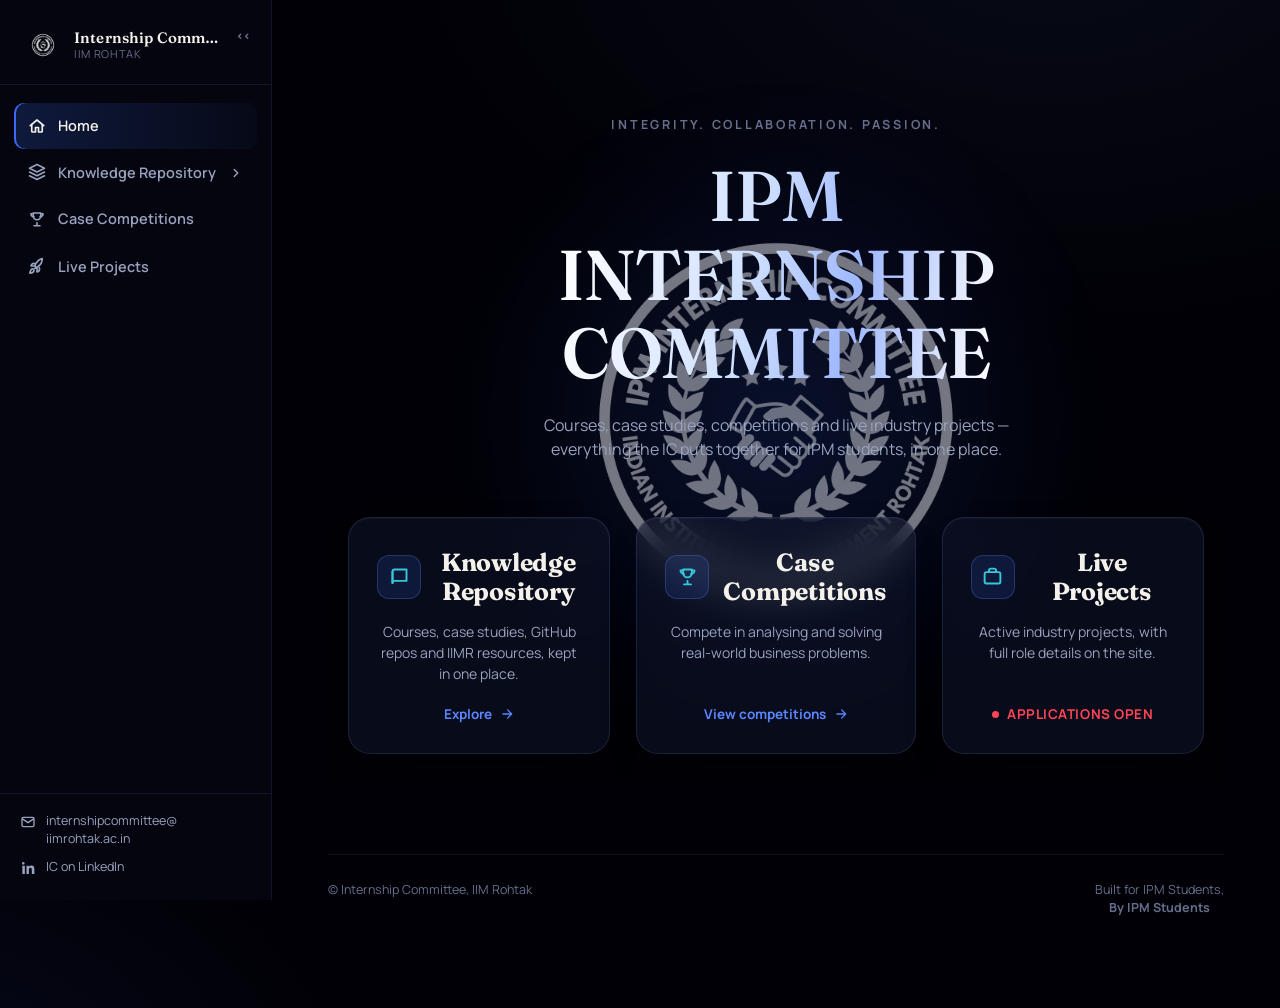
==== commit 937041e2: "mmm" ====
--- a/index.html
+++ b/index.html
@@ -18,16 +18,13 @@
   <div class="sidebar-scrim"></div>
 
   <aside class="sidebar" aria-label="Primary">
-    <button class="sidebar-collapse-btn" type="button" aria-label="Collapse sidebar" aria-expanded="true">
-      <svg viewBox="0 0 24 24" fill="none" stroke="currentColor" stroke-width="2.4" stroke-linecap="round" stroke-linejoin="round"><path d="M15 6l-6 6 6 6"/></svg>
-    </button>
-
     <div class="sidebar-brand">
       <img data-ic-logo src="assets/logo.png" alt="Internship Committee, IIM Rohtak logo">
       <div class="brand-text">
         <strong>Internship Committee</strong>
         <span>IIM Rohtak</span>
       </div>
+      <button class="sidebar-pin-btn" type="button" aria-label="Collapse sidebar">&lt;&lt;</button>
     </div>
 
     <nav class="sidebar-nav" aria-label="Site sections">
--- a/css/layout.css
+++ b/css/layout.css
@@ -24,26 +24,28 @@
   transition: width .28s var(--ease);
 }
 
-/* ---------------- Collapse toggle ---------------- */
-.sidebar-collapse-btn{
+/* ---------------- Collapse / pin toggle ("<<") ---------------- */
+.sidebar-pin-btn{
   position: absolute;
-  top: 32px;
-  right: -13px;
-  width: 26px; height: 26px;
-  border-radius: 50%;
-  border: 1px solid var(--surface-border);
-  background: var(--surface-strong);
-  color: var(--text-secondary);
-  display:flex; align-items:center; justify-content:center;
+  top: 24px;
+  right: 14px;
+  border: none;
+  background: transparent;
+  color: var(--text-muted);
+  font-family: var(--font-body);
+  font-size: 12px;
+  font-weight: 800;
+  letter-spacing: -1px;
+  line-height: 1;
+  padding: 6px 7px;
+  border-radius: var(--radius-s);
   cursor: pointer;
-  z-index: 61;
-  transition: background .18s var(--ease), color .18s var(--ease), transform .18s var(--ease);
-}
-.sidebar-collapse-btn:hover{ background: var(--accent); color: #fff; }
-.sidebar-collapse-btn svg{ width:14px; height:14px; transition: transform .28s var(--ease); }
+  transition: background .18s var(--ease), color .18s var(--ease);
+}
+.sidebar-pin-btn:hover{ background: rgba(120,140,255,0.12); color: var(--text-primary); }
 
 /* ---------------- Sidebar text truncation (prevents label/email wrapping) ---------------- */
-.sidebar-brand .brand-text{ display:flex; flex-direction:column; line-height:1.2; min-width:0; overflow:hidden; }
+.sidebar-brand .brand-text{ display:flex; flex-direction:column; line-height:1.2; min-width:0; overflow:hidden; flex: 1; padding-right: 26px; }
 .sidebar-brand .brand-text strong,
 .sidebar-brand .brand-text span{
   white-space: nowrap;
@@ -56,6 +58,7 @@
 .sidebar-brand .brand-text span{ font-size: 11px; color: var(--text-muted); letter-spacing:.06em; text-transform:uppercase; }
 
 .sidebar-brand{
+  position: relative;
   display:flex; align-items:center; gap:12px;
   padding: 26px 24px 20px;
   border-bottom: 1px solid var(--sidebar-border);
@@ -190,43 +193,55 @@
   z-index: 55;
 }
 
-/* ---------------- Collapsed sidebar (desktop) ---------------- */
-.app-shell.sidebar-collapsed .sidebar{ width: var(--sidebar-w-collapsed); }
-.app-shell.sidebar-collapsed .sidebar-collapse-btn svg{ transform: rotate(180deg); }
-
-.app-shell.sidebar-collapsed .sidebar-brand{
-  padding: 26px 0 20px;
-  justify-content: center;
-}
-.app-shell.sidebar-collapsed .sidebar-brand .brand-text{ display:none; }
-
-.app-shell.sidebar-collapsed .sidebar-nav{ padding: 18px 10px; }
-.app-shell.sidebar-collapsed .nav-link,
-.app-shell.sidebar-collapsed .nav-group-trigger{
-  justify-content: center;
-  padding-left: 10px;
-  padding-right: 10px;
-}
-.app-shell.sidebar-collapsed .nav-submenu .nav-link{ padding-left: 10px; }
-.app-shell.sidebar-collapsed .nav-label,
-.app-shell.sidebar-collapsed .nav-group-trigger .chevron{
-  display: none;
-}
-
-.app-shell.sidebar-collapsed .sidebar-footer{
-  padding: 18px 10px 24px;
-  align-items: center;
-}
-.app-shell.sidebar-collapsed .sidebar-footer a{
-  justify-content: center;
-  width: 100%;
-}
-.app-shell.sidebar-collapsed .sidebar-footer a span{ display: none; }
-.app-shell.sidebar-collapsed .sidebar-footer svg{ margin-top: 0; }
+/* ---------------- Collapsed sidebar (desktop only — see media query below) ----------------
+   Collapsing to an icon-only rail is a *pinned* state (persisted, click-driven).
+   While collapsed, hovering anywhere on the sidebar adds `.sidebar-preview` via JS,
+   which temporarily reveals the full sidebar again without changing the pinned
+   state — it reverts the instant the pointer leaves. Every "hide this while
+   collapsed" rule below is gated with :not(.sidebar-preview) so the preview
+   looks identical to the normal expanded sidebar. There is no separate expand
+   affordance/arrow shown on the collapsed rail — hovering it is the only cue. */
+@media (min-width: 901px){
+  .app-shell.sidebar-collapsed .sidebar{ width: var(--sidebar-w-collapsed); }
+  .app-shell.sidebar-collapsed.sidebar-preview .sidebar{ width: var(--sidebar-w); }
+
+  .app-shell.sidebar-collapsed:not(.sidebar-preview) .sidebar-brand{
+    padding: 26px 0 20px;
+    justify-content: center;
+  }
+  .app-shell.sidebar-collapsed:not(.sidebar-preview) .sidebar-brand .brand-text,
+  .app-shell.sidebar-collapsed:not(.sidebar-preview) .sidebar-pin-btn{
+    display: none;
+  }
+
+  .app-shell.sidebar-collapsed:not(.sidebar-preview) .sidebar-nav{ padding: 18px 10px; }
+  .app-shell.sidebar-collapsed:not(.sidebar-preview) .nav-link,
+  .app-shell.sidebar-collapsed:not(.sidebar-preview) .nav-group-trigger{
+    justify-content: center;
+    padding-left: 10px;
+    padding-right: 10px;
+  }
+  .app-shell.sidebar-collapsed:not(.sidebar-preview) .nav-submenu .nav-link{ padding-left: 10px; }
+  .app-shell.sidebar-collapsed:not(.sidebar-preview) .nav-label,
+  .app-shell.sidebar-collapsed:not(.sidebar-preview) .nav-group-trigger .chevron{
+    display: none;
+  }
+
+  .app-shell.sidebar-collapsed:not(.sidebar-preview) .sidebar-footer{
+    padding: 18px 10px 24px;
+    align-items: center;
+  }
+  .app-shell.sidebar-collapsed:not(.sidebar-preview) .sidebar-footer a{
+    justify-content: center;
+    width: 100%;
+  }
+  .app-shell.sidebar-collapsed:not(.sidebar-preview) .sidebar-footer a span{ display: none; }
+  .app-shell.sidebar-collapsed:not(.sidebar-preview) .sidebar-footer svg{ margin-top: 0; }
+}
 
 @media (max-width: 900px){
   .mobile-topbar{ display:flex; }
-  .sidebar-collapse-btn{ display: none; }
+  .sidebar-pin-btn{ display: none; }
   .sidebar{
     position: fixed; left:0; top:0; height: 100dvh;
     transform: translateX(-104%);
@@ -236,8 +251,6 @@
   .app-shell.nav-open .sidebar{ transform: translateX(0); }
   .app-shell.nav-open .sidebar-scrim{ display:block; }
   .app-shell{ flex-direction: column; }
-  /* Collapse state is a desktop-only affordance; never shrink the mobile drawer */
-  .app-shell.sidebar-collapsed .sidebar{ width: var(--sidebar-w); }
 }
 
 /* ---------------- Main content ---------------- */
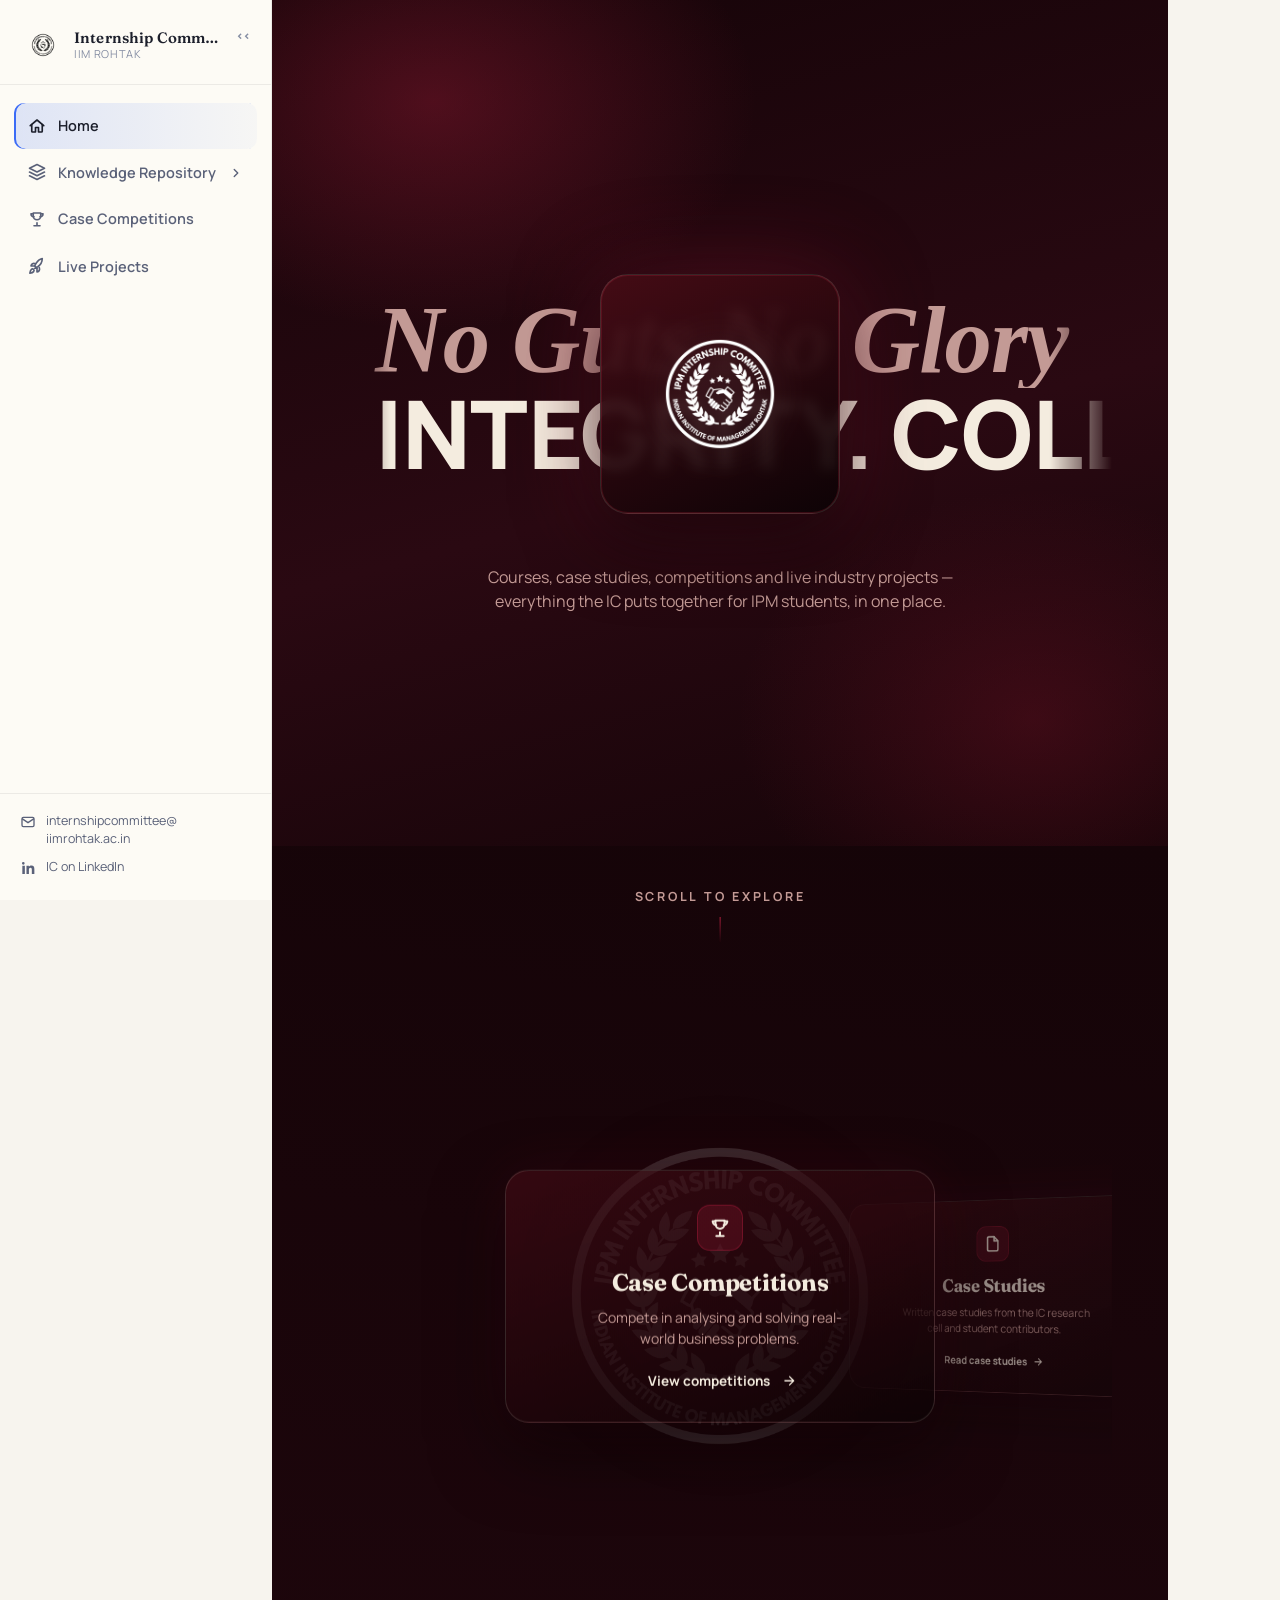
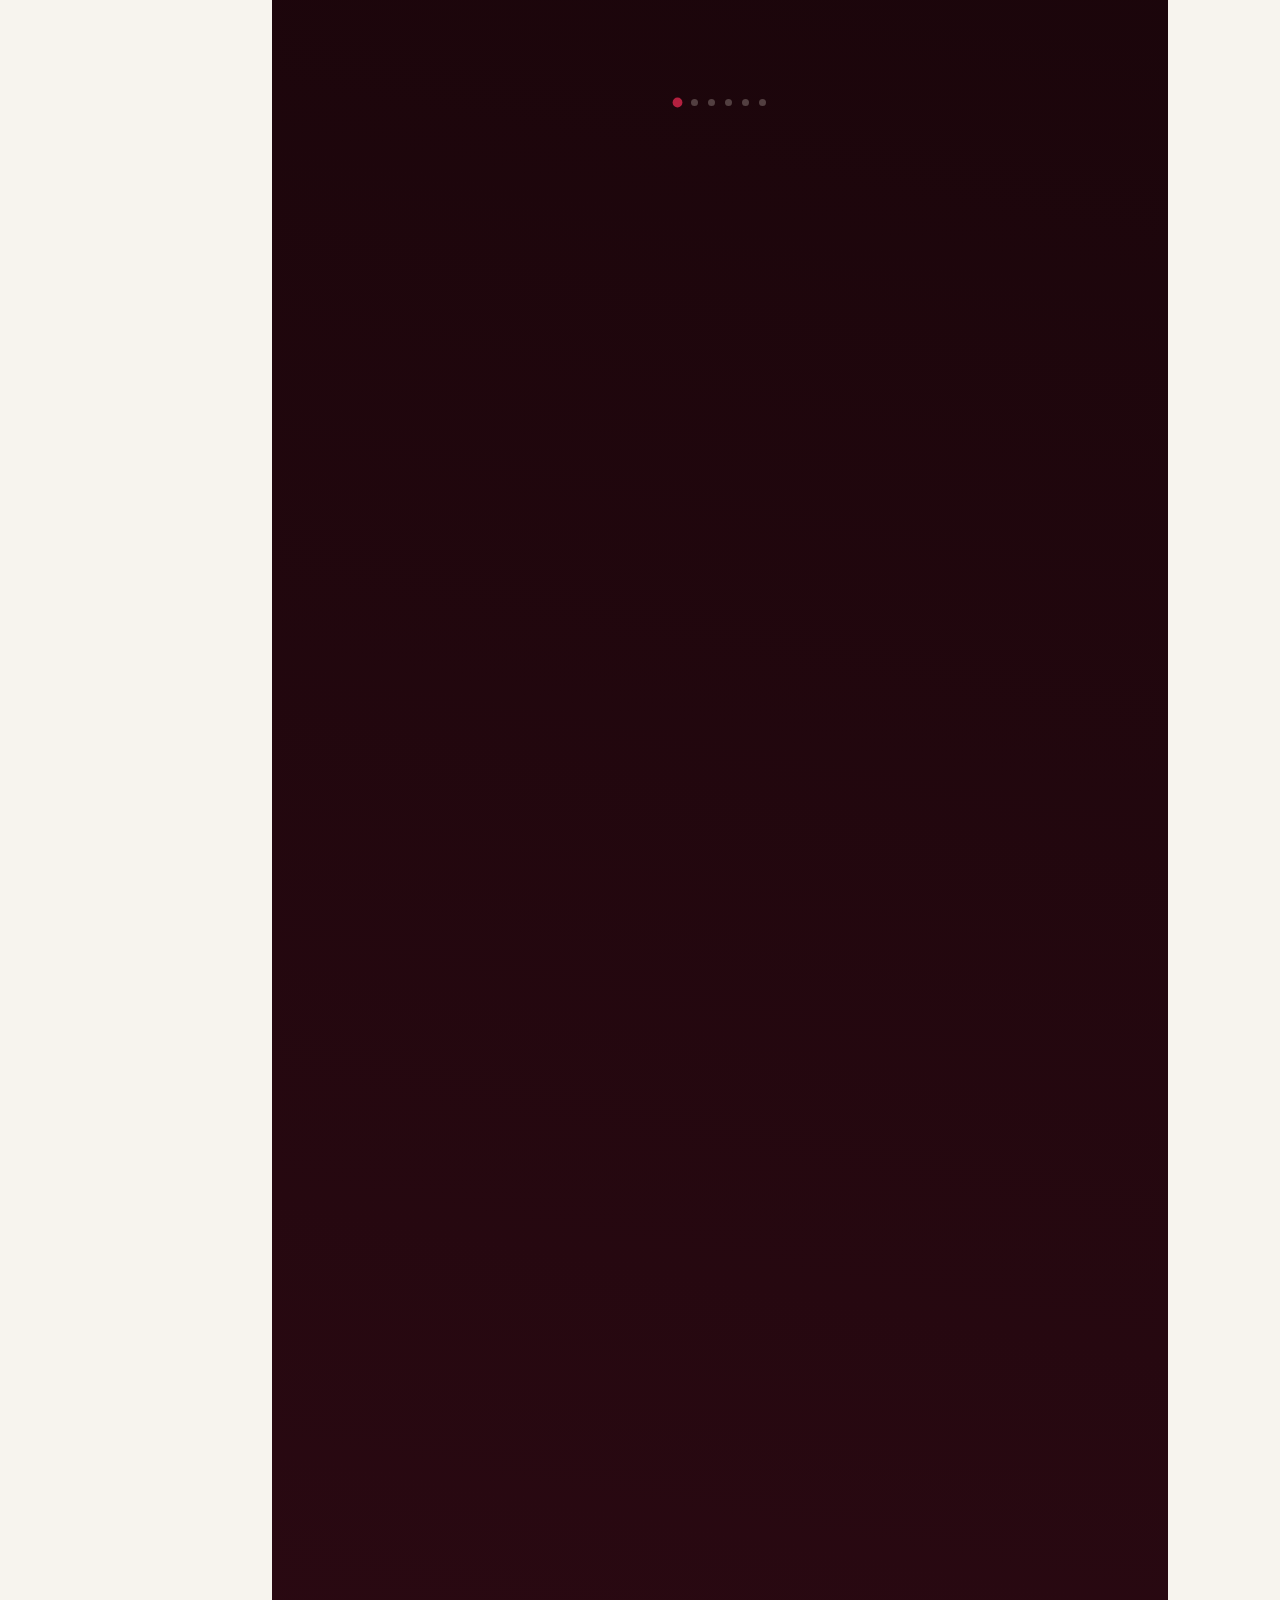
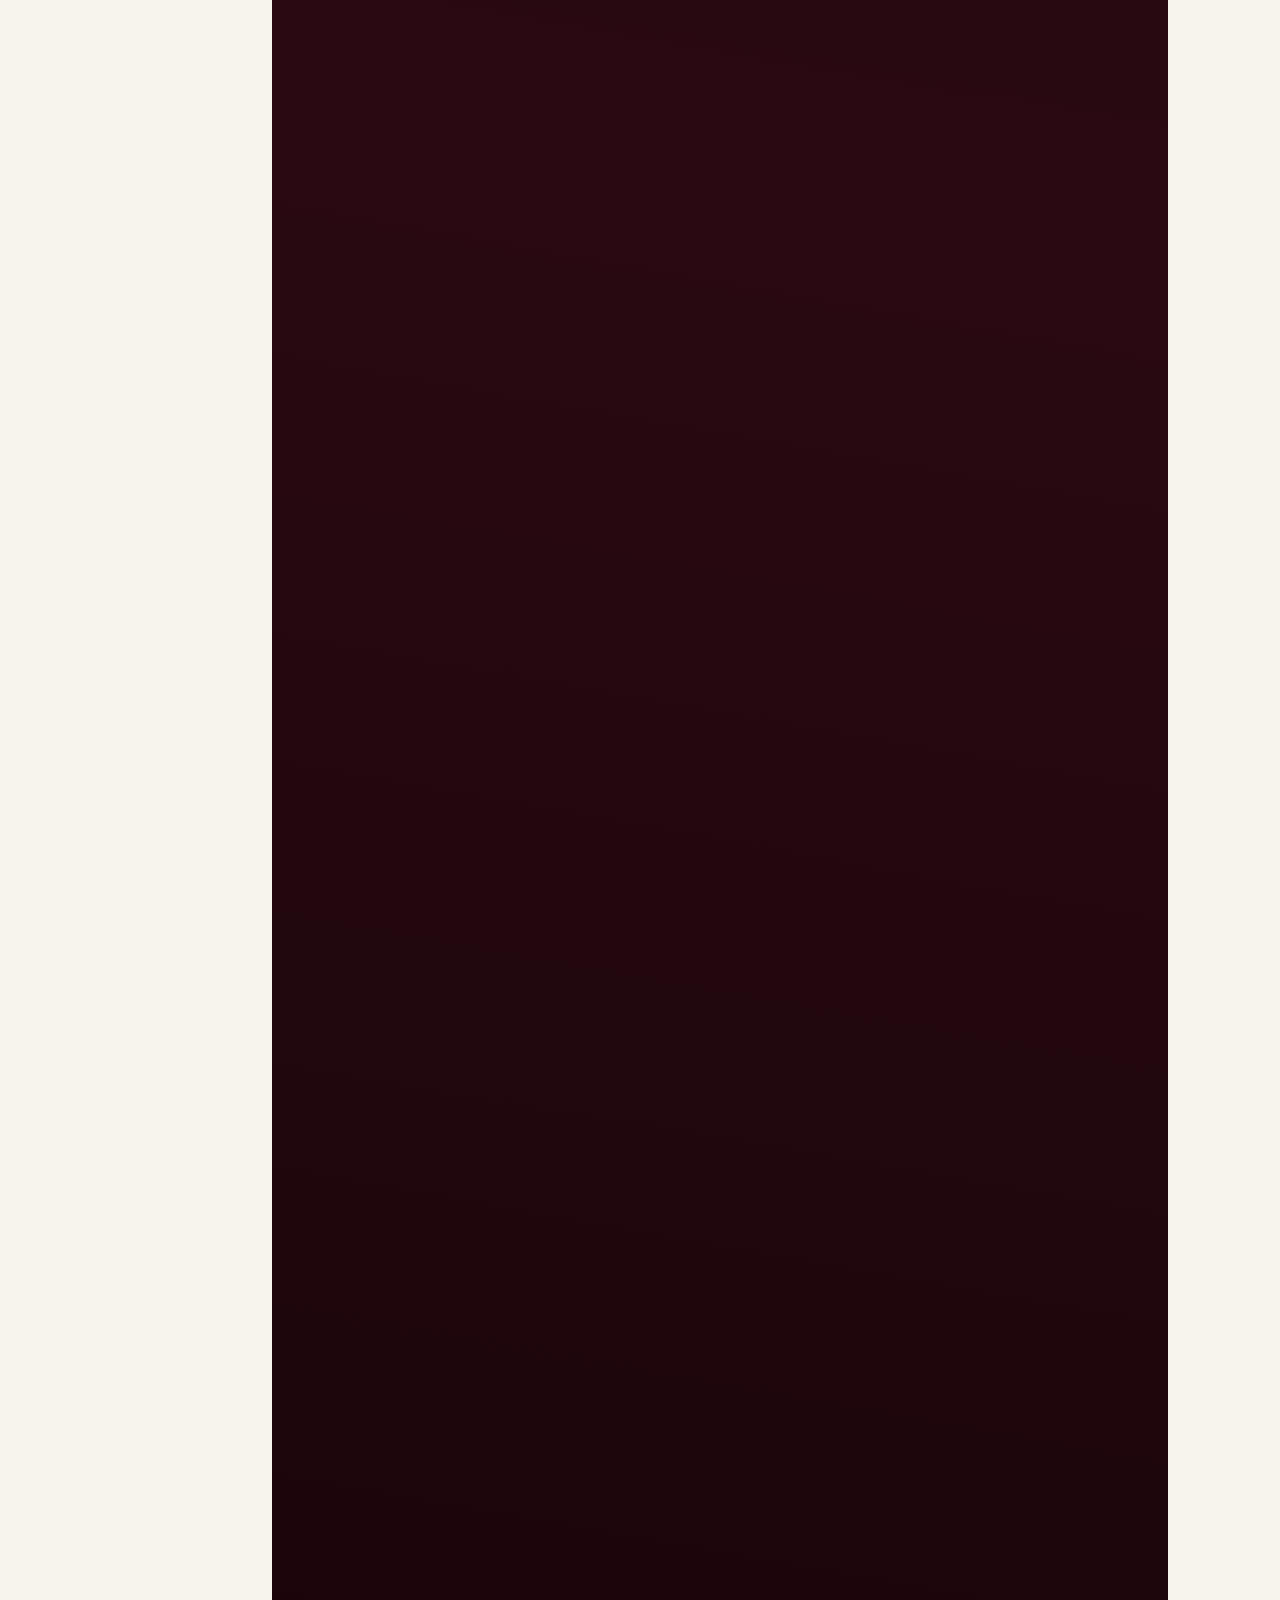
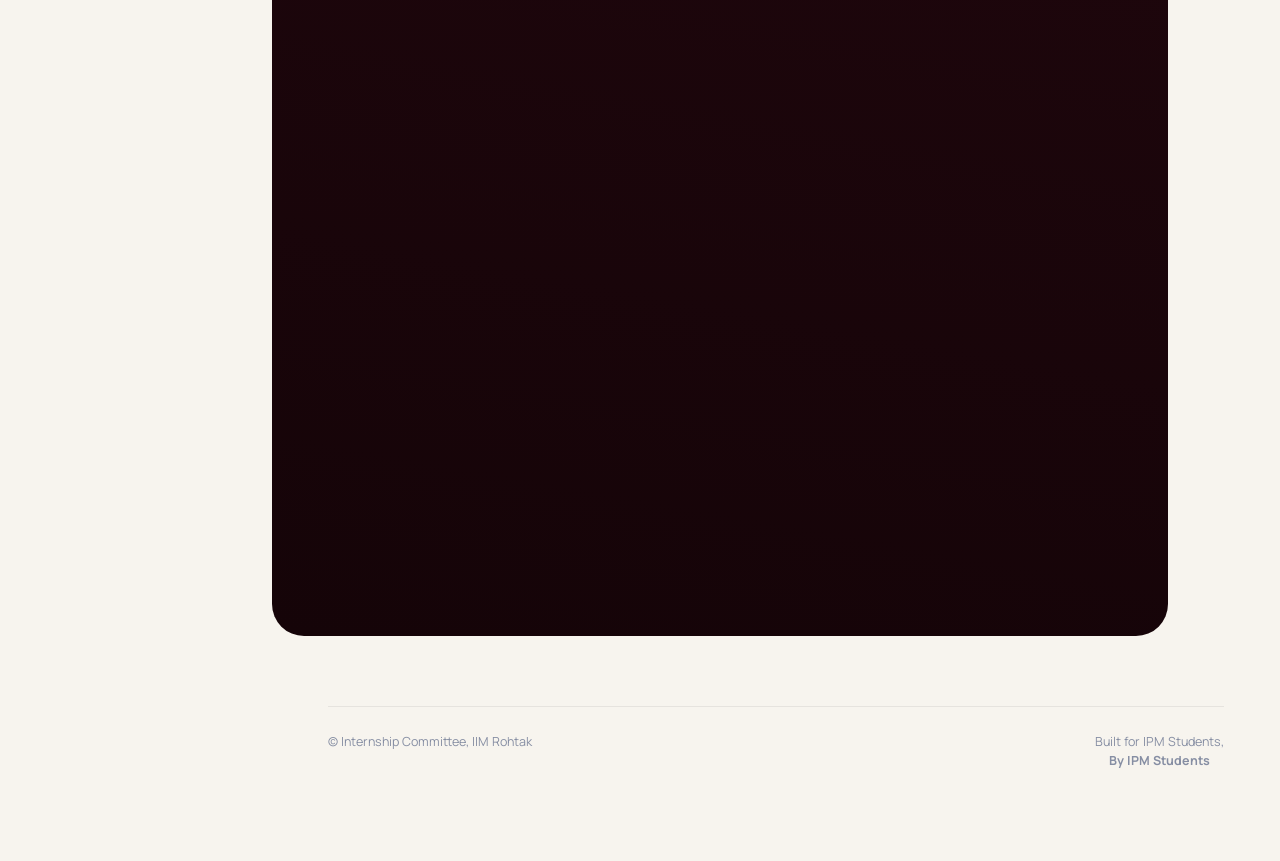
==== commit 8b0c6a6f: "lets be hopeful" ====
--- a/index.html
+++ b/index.html
@@ -10,6 +10,8 @@
 <link rel="stylesheet" href="css/layout.css">
 <link rel="stylesheet" href="css/components.css">
 <link rel="stylesheet" href="css/home.css">
+<link rel="stylesheet" href="css/home-marquee.css">
+<link rel="stylesheet" href="css/coverflow.css">
 </head>
 <body data-page="home">
 <a class="skip-link" href="#main-content">Skip to content</a>
@@ -63,52 +65,132 @@
 
   <main class="main" id="main-content">
 
-    <section class="hero">
-      <div class="logo-stage" aria-hidden="true">
-        <div class="logo-orbit">
-          <img src="assets/logo.png" alt="">
-        </div>
-      </div>
-
-      <div class="hero-inner">
-        <div class="hero-eyebrow">Integrity. Collaboration. Passion.</div>
-        <h1 class="hero-tagline">IPM<br>INTERNSHIP<br>COMMITTEE</h1>
-        <p class="hero-sub">Courses, case studies, competitions and live industry projects — everything the IC puts together for IPM students, in one place.</p>
-      </div>
-
-      <div class="hero-cards">
-        <a class="glass-card home-card" href="knowledge-repository.html">
-          <div>
-            <div class="card-head">
-              <div class="card-icon"><svg viewBox="0 0 24 24" fill="none" stroke="currentColor" stroke-width="2.2" stroke-linecap="round" stroke-linejoin="round"><path d="M4 19.5A2.5 2.5 0 0 1 6.5 17H20V4H6.5A2.5 2.5 0 0 0 4 6.5v13z"/><path d="M4 19.5V6.5"/></svg></div>
-              <h3>Knowledge Repository</h3>
-            </div>
-            <p>Courses, case studies, GitHub repos and IIMR resources, kept in one place.</p>
-          </div>
-          <span class="card-cta">Explore <svg viewBox="0 0 24 24" fill="none" stroke="currentColor" stroke-width="2.2" stroke-linecap="round" stroke-linejoin="round"><path d="M5 12h14M13 5l7 7-7 7"/></svg></span>
-        </a>
-
-        <a class="glass-card home-card" href="case-competitions.html">
-          <div>
-            <div class="card-head">
+    <section class="hero hero-marquee">
+      <h1 class="visually-hidden">IPM Internship Committee, IIM Rohtak — Integrity. Collaboration. Passion.</h1>
+
+      <div class="marquee-stage">
+        <div class="marquee-row marquee-row--top" aria-hidden="true">
+          <div class="marquee-track marquee-track--left">
+            <div class="marquee-group">
+              <span class="marquee-item marquee-item--serif">No Guts No Glory</span><span class="marquee-sep">✦</span>
+              <span class="marquee-item marquee-item--serif">No Guts No Glory</span><span class="marquee-sep">✦</span>
+              <span class="marquee-item marquee-item--serif">No Guts No Glory</span><span class="marquee-sep">✦</span>
+              <span class="marquee-item marquee-item--serif">No Guts No Glory</span><span class="marquee-sep">✦</span>
+              <span class="marquee-item marquee-item--serif">No Guts No Glory</span><span class="marquee-sep">✦</span>
+              <span class="marquee-item marquee-item--serif">No Guts No Glory</span><span class="marquee-sep">✦</span>
+            </div>
+            <div class="marquee-group" aria-hidden="true">
+              <span class="marquee-item marquee-item--serif">No Guts No Glory</span><span class="marquee-sep">✦</span>
+              <span class="marquee-item marquee-item--serif">No Guts No Glory</span><span class="marquee-sep">✦</span>
+              <span class="marquee-item marquee-item--serif">No Guts No Glory</span><span class="marquee-sep">✦</span>
+              <span class="marquee-item marquee-item--serif">No Guts No Glory</span><span class="marquee-sep">✦</span>
+              <span class="marquee-item marquee-item--serif">No Guts No Glory</span><span class="marquee-sep">✦</span>
+              <span class="marquee-item marquee-item--serif">No Guts No Glory</span><span class="marquee-sep">✦</span>
+            </div>
+          </div>
+        </div>
+
+        <div class="marquee-logo" aria-hidden="true">
+          <div class="marquee-logo-panel">
+            <img src="assets/logo.png" alt="">
+          </div>
+        </div>
+
+        <div class="marquee-row marquee-row--bottom" aria-hidden="true">
+          <div class="marquee-track marquee-track--right">
+            <div class="marquee-group">
+              <span class="marquee-item marquee-item--sans">Integrity. Collaboration. Passion.</span><span class="marquee-sep">✦</span>
+              <span class="marquee-item marquee-item--sans">Integrity. Collaboration. Passion.</span><span class="marquee-sep">✦</span>
+              <span class="marquee-item marquee-item--sans">Integrity. Collaboration. Passion.</span><span class="marquee-sep">✦</span>
+              <span class="marquee-item marquee-item--sans">Integrity. Collaboration. Passion.</span><span class="marquee-sep">✦</span>
+            </div>
+            <div class="marquee-group" aria-hidden="true">
+              <span class="marquee-item marquee-item--sans">Integrity. Collaboration. Passion.</span><span class="marquee-sep">✦</span>
+              <span class="marquee-item marquee-item--sans">Integrity. Collaboration. Passion.</span><span class="marquee-sep">✦</span>
+              <span class="marquee-item marquee-item--sans">Integrity. Collaboration. Passion.</span><span class="marquee-sep">✦</span>
+              <span class="marquee-item marquee-item--sans">Integrity. Collaboration. Passion.</span><span class="marquee-sep">✦</span>
+            </div>
+          </div>
+        </div>
+      </div>
+
+      <p class="hero-sub">Courses, case studies, competitions and live industry projects — everything the IC puts together for IPM students, in one place.</p>
+    </section>
+
+    <section class="coverflow" id="coverflow" aria-label="Explore the IC portal">
+      <div class="coverflow-sticky">
+        <div class="coverflow-logo-stage" aria-hidden="true">
+          <div class="coverflow-logo" id="coverflowLogo">
+            <img src="assets/logo.png" alt="">
+          </div>
+        </div>
+
+        <p class="coverflow-hint">Scroll to explore</p>
+
+        <div class="coverflow-track" id="coverflowTrack">
+          <a class="cf-card" data-cf-index="0" href="case-competitions.html">
+            <div class="cf-card-inner">
               <div class="card-icon"><svg viewBox="0 0 24 24" fill="none" stroke="currentColor" stroke-width="2.2" stroke-linecap="round" stroke-linejoin="round"><path d="M8 21h8M12 17v4M7 4h10v4a5 5 0 0 1-10 0V4z"/><path d="M17 5h3a4 4 0 0 1-4 4M7 5H4a4 4 0 0 0 4 4"/></svg></div>
               <h3>Case Competitions</h3>
-            </div>
-            <p>Compete in analysing and solving real-world business problems.</p>
-          </div>
-          <span class="card-cta">View competitions <svg viewBox="0 0 24 24" fill="none" stroke="currentColor" stroke-width="2.2" stroke-linecap="round" stroke-linejoin="round"><path d="M5 12h14M13 5l7 7-7 7"/></svg></span>
-        </a>
-
-        <a class="glass-card home-card home-card--live" href="live-projects.html">
-          <div>
-            <div class="card-head">
+              <p>Compete in analysing and solving real-world business problems.</p>
+              <span class="card-cta">View competitions <svg viewBox="0 0 24 24" fill="none" stroke="currentColor" stroke-width="2.2" stroke-linecap="round" stroke-linejoin="round"><path d="M5 12h14M13 5l7 7-7 7"/></svg></span>
+            </div>
+          </a>
+
+          <a class="cf-card" data-cf-index="1" href="case-studies.html">
+            <div class="cf-card-inner">
+              <div class="card-icon"><svg viewBox="0 0 24 24" fill="none" stroke="currentColor" stroke-width="2.2" stroke-linecap="round" stroke-linejoin="round"><path d="M14 2H6a2 2 0 0 0-2 2v16a2 2 0 0 0 2 2h12a2 2 0 0 0 2-2V8z"/><path d="M14 2v6h6"/></svg></div>
+              <h3>Case Studies</h3>
+              <p>Written case studies from the IC research cell and student contributors.</p>
+              <span class="card-cta">Read case studies <svg viewBox="0 0 24 24" fill="none" stroke="currentColor" stroke-width="2.2" stroke-linecap="round" stroke-linejoin="round"><path d="M5 12h14M13 5l7 7-7 7"/></svg></span>
+            </div>
+          </a>
+
+          <a class="cf-card" data-cf-index="2" href="courses.html">
+            <div class="cf-card-inner">
+              <div class="card-icon"><svg viewBox="0 0 24 24" fill="none" stroke="currentColor" stroke-width="2.2" stroke-linecap="round" stroke-linejoin="round"><path d="M4 19.5A2.5 2.5 0 0 1 6.5 17H20V4H6.5A2.5 2.5 0 0 0 4 6.5v13z"/><path d="M4 19.5V6.5"/></svg></div>
+              <h3>Course Repository</h3>
+              <p>Courses and learning resources, sorted by domain.</p>
+              <span class="card-cta">Browse courses <svg viewBox="0 0 24 24" fill="none" stroke="currentColor" stroke-width="2.2" stroke-linecap="round" stroke-linejoin="round"><path d="M5 12h14M13 5l7 7-7 7"/></svg></span>
+            </div>
+          </a>
+
+          <a class="cf-card" data-cf-index="3" href="github-repositories.html">
+            <div class="cf-card-inner">
+              <div class="card-icon"><svg viewBox="0 0 24 24" fill="none" stroke="currentColor" stroke-width="2.2" stroke-linecap="round" stroke-linejoin="round"><path d="M8 9l-4 4 4 4M16 9l4 4-4 4"/></svg></div>
+              <h3>GitHub Repositories</h3>
+              <p>Real repositories worth reusing, kept up to date.</p>
+              <span class="card-cta">View repositories <svg viewBox="0 0 24 24" fill="none" stroke="currentColor" stroke-width="2.2" stroke-linecap="round" stroke-linejoin="round"><path d="M5 12h14M13 5l7 7-7 7"/></svg></span>
+            </div>
+          </a>
+
+          <a class="cf-card" data-cf-index="4" href="iimr-resources.html">
+            <div class="cf-card-inner">
+              <div class="card-icon"><svg viewBox="0 0 24 24" fill="none" stroke="currentColor" stroke-width="2.2" stroke-linecap="round" stroke-linejoin="round"><circle cx="12" cy="12" r="9"/><path d="M15 9l-2 6-6 2 2-6 6-2z"/></svg></div>
+              <h3>IIMR Student Resources</h3>
+              <p>Institute perks and resources, login requirements shown upfront.</p>
+              <span class="card-cta">See resources <svg viewBox="0 0 24 24" fill="none" stroke="currentColor" stroke-width="2.2" stroke-linecap="round" stroke-linejoin="round"><path d="M5 12h14M13 5l7 7-7 7"/></svg></span>
+            </div>
+          </a>
+
+          <a class="cf-card" data-cf-index="5" href="live-projects.html">
+            <div class="cf-card-inner">
               <div class="card-icon"><svg viewBox="0 0 24 24" fill="none" stroke="currentColor" stroke-width="2.2" stroke-linecap="round" stroke-linejoin="round"><rect x="3" y="7" width="18" height="13" rx="2"/><path d="M8 7V5a2 2 0 0 1 2-2h4a2 2 0 0 1 2 2v2"/></svg></div>
               <h3>Live Projects</h3>
-            </div>
-            <p>Active industry projects, with full role details on the site.</p>
-          </div>
-          <span class="card-live-badge" id="home-live-badge"><span class="pulse-dot"></span> Applications open</span>
-        </a>
+              <p>Active industry projects, with full role details on the site.</p>
+              <span class="card-live-badge" id="home-live-badge"><span class="pulse-dot"></span> Applications open</span>
+            </div>
+          </a>
+        </div>
+
+        <div class="coverflow-dots" id="coverflowDots" aria-hidden="true">
+          <span class="cf-dot is-active"></span>
+          <span class="cf-dot"></span>
+          <span class="cf-dot"></span>
+          <span class="cf-dot"></span>
+          <span class="cf-dot"></span>
+          <span class="cf-dot"></span>
+        </div>
       </div>
     </section>
 
@@ -124,5 +206,7 @@
 <script src="js/data-adapter.js"></script>
 <script src="js/sidebar.js"></script>
 <script src="js/render-home.js"></script>
+<script src="js/coverflow.js"></script>
 </body>
 </html>
+
--- a/css/base.css
+++ b/css/base.css
@@ -6,34 +6,39 @@
 
 :root{
   /* --- Color tokens --- */
-  --bg:               #010006;
-  --bg-radial-1:      #070a17;
-  --bg-radial-2:      #01000a;
-  --sidebar-bg:       #05060fee;
-  --sidebar-border:   rgba(140,160,255,0.10);
+  --bg:               #F7F4EE;
+  --bg-radial-1:      #EBF0FC;
+  --bg-radial-2:      #FBF2E4;
+  --sidebar-bg:       #FDFBF6ee;
+  --sidebar-border:   rgba(30,32,48,0.08);
 
-  --surface:          rgba(16, 22, 46, 0.50);
-  --surface-strong:   rgba(18, 26, 54, 0.72);
-  --surface-border:   rgba(150, 170, 255, 0.14);
-  --surface-border-hover: rgba(150, 180, 255, 0.32);
+  --surface:          rgba(255, 255, 255, 0.55);
+  --surface-strong:   rgba(255, 255, 255, 0.85);
+  --surface-border:   rgba(30, 32, 48, 0.09);
+  --surface-border-hover: rgba(30, 32, 48, 0.18);
 
   --accent:           #3B6BF6;   /* cobalt / electric blue */
-  --accent-soft:      #5C86FF;
-  --accent-2:         #38C6D9;   /* cyan-indigo secondary */
-  --accent-2-soft:    #6C7CFF;
+  --accent-rgb:        59,107,246;
+  --accent-soft:      #1D4ED8;
+  --accent-2:         #0E7490;   /* deep teal secondary */
+  --accent-2-rgb:      14,116,144;
+  --accent-2-soft:    #3C57C7;
 
-  --text-primary:     #F3F1EA;
-  --text-secondary:   #99A2BE;
-  --text-muted:       #656E8C;
+  --text-primary:     #1C1F2B;
+  --text-secondary:   #5A6178;
+  --text-muted:       #868EA3;
 
-  --live-red:         #FF4457;
+  --live-red:         #DC2626;
 
-  --stage-1:          #FF4457;  /* Applications Open   — red */
-  --stage-1-rgb:       255,68,87;
-  --stage-2:          #FFC53D;  /* Selection Ongoing   — yellow */
-  --stage-2-rgb:       255,197,61;
-  --stage-3:          #33D17A;  /* Ongoing Project     — green */
-  --stage-3-rgb:       51,209,122;
+  --gold:             #B45309;  /* deadlines, ratings, warnings */
+  --gold-rgb:          180,83,9;
+
+  --stage-1:          #DC2626;  /* Applications Open   — red */
+  --stage-1-rgb:       220,38,38;
+  --stage-2:          #B45309;  /* Selection Ongoing   — yellow/amber */
+  --stage-2-rgb:       180,83,9;
+  --stage-3:          #15803D;  /* Ongoing Project     — green */
+  --stage-3-rgb:       21,128,61;
 
   --radius-s:  10px;
   --radius-m:  16px;
@@ -58,7 +63,7 @@
   min-height:100vh;
   background:
     radial-gradient(1100px 700px at 82% -8%, var(--bg-radial-1) 0%, transparent 60%),
-    radial-gradient(900px 600px at -10% 110%, #060a1c 0%, transparent 55%),
+    radial-gradient(900px 600px at -10% 110%, var(--bg-radial-2) 0%, transparent 55%),
     var(--bg);
   color: var(--text-primary);
   font-family: var(--font-body);
@@ -97,8 +102,8 @@
 /* --- Scrollbar (subtle) --- */
 ::-webkit-scrollbar{ width: 10px; height: 10px; }
 ::-webkit-scrollbar-track{ background: transparent; }
-::-webkit-scrollbar-thumb{ background: rgba(120,140,220,0.25); border-radius: 10px; }
-::-webkit-scrollbar-thumb:hover{ background: rgba(120,140,220,0.4); }
+::-webkit-scrollbar-thumb{ background: rgba(30,40,80,0.16); border-radius: 10px; }
+::-webkit-scrollbar-thumb:hover{ background: rgba(30,40,80,0.28); }
 
 /* --- Reduced motion --- */
 @media (prefers-reduced-motion: reduce){
--- a/css/layout.css
+++ b/css/layout.css
@@ -42,7 +42,7 @@
   cursor: pointer;
   transition: background .18s var(--ease), color .18s var(--ease);
 }
-.sidebar-pin-btn:hover{ background: rgba(120,140,255,0.12); color: var(--text-primary); }
+.sidebar-pin-btn:hover{ background: rgba(var(--accent-rgb),0.10); color: var(--text-primary); }
 
 /* ---------------- Sidebar text truncation (prevents label/email wrapping) ---------------- */
 .sidebar-brand .brand-text{ display:flex; flex-direction:column; line-height:1.2; min-width:0; overflow:hidden; flex: 1; padding-right: 26px; }
@@ -66,8 +66,7 @@
 }
 .sidebar-brand img{
   width:38px; height:38px; object-fit:contain; flex-shrink:0;
-  /* render the logo in white for the dark sidebar background, per brief */
-  filter: brightness(0) invert(1);
+  /* logo is drawn in black; render it as-is for the light sidebar background */
 }
 
 .sidebar-nav{
@@ -88,9 +87,9 @@
   margin-bottom: 2px;
   min-width: 0;
 }
-.nav-link:hover{ background: rgba(120,140,255,0.08); color: var(--text-primary); }
+.nav-link:hover{ background: rgba(var(--accent-rgb),0.07); color: var(--text-primary); }
 .nav-link.is-active{
-  background: linear-gradient(90deg, rgba(59,107,246,0.20), rgba(59,107,246,0.04));
+  background: linear-gradient(90deg, rgba(var(--accent-rgb),0.16), rgba(var(--accent-rgb),0.03));
   color: var(--text-primary);
   box-shadow: inset 2px 0 0 var(--accent);
 }
@@ -121,7 +120,7 @@
   min-width: 0;
 }
 .nav-group-trigger .nav-label{ flex:1; text-align:left; }
-.nav-group-trigger:hover{ background: rgba(120,140,255,0.08); color: var(--text-primary); }
+.nav-group-trigger:hover{ background: rgba(var(--accent-rgb),0.07); color: var(--text-primary); }
 .nav-group-trigger .chevron{
   width:14px; height:14px; flex-shrink:0;
   transition: transform .25s var(--ease), opacity .2s var(--ease);
@@ -173,7 +172,6 @@
   backdrop-filter: blur(14px);
 }
 .mobile-topbar .brand-text strong{ font-family: var(--font-display); font-size: 15px; }
-.mobile-topbar img{ filter: brightness(0) invert(1); }
 .menu-btn{
   width: 42px; height: 42px;
   border-radius: var(--radius-s);
@@ -188,7 +186,7 @@
 .sidebar-scrim{
   display:none;
   position: fixed; inset:0;
-  background: rgba(1,0,6,0.6);
+  background: rgba(18,18,28,0.32);
   backdrop-filter: blur(2px);
   z-index: 55;
 }
@@ -246,7 +244,7 @@
     position: fixed; left:0; top:0; height: 100dvh;
     transform: translateX(-104%);
     transition: transform .32s var(--ease);
-    box-shadow: 24px 0 60px rgba(0,0,0,.5);
+    box-shadow: 24px 0 60px rgba(30,30,45,.16);
   }
   .app-shell.nav-open .sidebar{ transform: translateX(0); }
   .app-shell.nav-open .sidebar-scrim{ display:block; }
@@ -276,7 +274,20 @@
   justify-content: space-between;
   gap: 28px;
   flex-wrap: wrap;
-  margin-bottom: 40px;
+  margin: -56px -56px 40px;
+  padding: 30px 56px 44px;
+  position: sticky;
+  top: 0;
+  z-index: 45;
+  background: linear-gradient(to bottom,
+    var(--bg) 0%,
+    var(--bg) 55%,
+    rgba(247,244,238,0) 100%);
+  backdrop-filter: blur(10px);
+  -webkit-backdrop-filter: blur(10px);
+}
+@media (max-width: 900px){
+  .page-header-row{ margin: -34px -20px 40px; padding: 22px 20px 30px; }
 }
 .page-header-row .page-header{ margin-bottom: 0; }
 
@@ -286,7 +297,7 @@
   gap: 16px;
   padding: 16px 18px;
   border-radius: var(--radius-m, 16px);
-  background: linear-gradient(135deg, rgba(59,107,246,0.14), rgba(56,198,217,0.08));
+  background: linear-gradient(135deg, rgba(var(--accent-rgb),0.13), rgba(var(--accent-2-rgb),0.08));
   border: 1px solid var(--surface-border);
   max-width: 340px;
   flex-shrink: 0;
@@ -301,7 +312,7 @@
   color: var(--accent-2);
   font-weight: 600;
   text-decoration: none;
-  border-bottom: 1px solid rgba(56,198,217,0.4);
+  border-bottom: 1px solid rgba(var(--accent-2-rgb),0.4);
 }
 .showcase-card a.showcase-link:hover{ border-bottom-color: var(--accent-2); }
 .showcase-card .showcase-btn{
@@ -349,7 +360,7 @@
   color: var(--text-secondary);
   font-size: 14.5px;
 }
-.state-msg.is-error{ border-color: rgba(255,90,110,0.35); color: #ffb2ba; }
+.state-msg.is-error{ border-color: rgba(220,38,38,0.35); color: var(--live-red); }
 
 footer.site-footer{
   margin-top: 70px;
@@ -365,3 +376,80 @@
   line-height: 1.5;
 }
 .footer-built span{ display: block; }
+
+/* ============================================================
+   Courses page — "Cased It" banner background
+   One image (assets/courses-bg.jpg) doubles as both the sidebar skin
+   (its dark left panel) and the main content backdrop (its lighter
+   right half) — sidebar and main are made transparent so the same
+   fixed image reads as one continuous scene behind both.
+   ============================================================ */
+body[data-page="courses"]{
+  background: var(--bg);
+}
+body[data-page="courses"] .app-shell{ background: transparent; }
+body[data-page="courses"] .main{
+  background-image: url('../assets/courses-main-bg.jpg');
+  background-size: cover;
+  background-position: left center;
+  background-attachment: fixed;
+  background-repeat: no-repeat;
+}
+
+body[data-page="courses"] .sidebar{
+  background-image:
+    linear-gradient(rgba(15,22,38,0.82), rgba(15,22,38,0.82)),
+    url('../assets/courses-sidebar-bg.jpg');
+  background-size: cover, contain;
+  background-position: center, center;
+  background-repeat: no-repeat, no-repeat;
+  background-color: #1c2739;
+  border-right-color: rgba(255,255,255,0.14);
+  backdrop-filter: none;
+  -webkit-backdrop-filter: none;
+}
+body[data-page="courses"] .sidebar-brand,
+body[data-page="courses"] .sidebar-footer{
+  border-color: rgba(255,255,255,0.16);
+}
+body[data-page="courses"] .sidebar [data-ic-logo]{
+  filter: brightness(0) invert(1);
+}
+
+/* Sidebar font colors — switched to light tones so they read against the
+   dark half of the banner */
+body[data-page="courses"] .sidebar .brand-text strong{ color: #FFF8EC; }
+body[data-page="courses"] .sidebar .brand-text span,
+body[data-page="courses"] .sidebar .nav-link,
+body[data-page="courses"] .sidebar .nav-group-trigger,
+body[data-page="courses"] .sidebar .sidebar-pin-btn,
+body[data-page="courses"] .sidebar .sidebar-footer a{
+  color: rgba(255,248,236,0.72);
+}
+body[data-page="courses"] .sidebar .nav-link:hover,
+body[data-page="courses"] .sidebar .nav-group-trigger:hover,
+body[data-page="courses"] .sidebar .nav-group.is-open .nav-group-trigger,
+body[data-page="courses"] .sidebar .sidebar-pin-btn:hover{
+  background: rgba(255,255,255,0.10);
+  color: #FFF8EC;
+}
+body[data-page="courses"] .sidebar .nav-link.is-active{
+  color: #FFF8EC;
+  background: linear-gradient(90deg, rgba(255,255,255,0.16), rgba(255,255,255,0.02));
+  box-shadow: inset 2px 0 0 #FFD98A;
+}
+body[data-page="courses"] .sidebar .sidebar-footer a:hover{ color: #FFD98A; }
+
+@media (max-width: 900px){
+  body[data-page="courses"] .mobile-topbar{
+    background: rgba(12,18,36,0.72);
+    border-bottom-color: rgba(255,255,255,0.14);
+  }
+  body[data-page="courses"] .mobile-topbar .brand-text strong{ color: #FFF8EC; }
+  body[data-page="courses"] .mobile-topbar [data-ic-logo]{ filter: brightness(0) invert(1); }
+  body[data-page="courses"] .menu-btn{
+    background: rgba(255,255,255,0.12);
+    border-color: rgba(255,255,255,0.24);
+    color: #FFF8EC;
+  }
+}
--- a/css/components.css
+++ b/css/components.css
@@ -19,7 +19,7 @@
   color: #fff;
   box-shadow: 0 1px 0 rgba(255,255,255,0.08) inset;
 }
-.btn-primary:hover{ transform: translateY(-2px); background: #2C55D8; }
+.btn-primary:hover{ transform: translateY(-2px); background: #2C55D8; box-shadow: 0 10px 24px -12px rgba(59,107,246,0.5), 0 1px 0 rgba(255,255,255,0.08) inset; }
 .btn-primary:hover svg{ transform: translateX(3px); }
 .btn-ghost{
   background: var(--surface);
@@ -36,14 +36,14 @@
   border-radius: var(--radius-l);
   backdrop-filter: blur(18px);
   -webkit-backdrop-filter: blur(18px);
-  box-shadow: 0 1px 0 rgba(255,255,255,0.04) inset, 0 20px 40px -24px rgba(0,0,0,0.6);
+  box-shadow: 0 1px 0 rgba(255,255,255,0.7) inset, 0 16px 34px -22px rgba(30,32,50,0.14);
   transition: transform .28s var(--ease), box-shadow .28s var(--ease), border-color .28s var(--ease), background .28s var(--ease);
 }
 .glass-card:hover{
   transform: translateY(-4px);
   border-color: var(--surface-border-hover);
   background: var(--surface-strong);
-  box-shadow: 0 18px 34px -20px rgba(0,0,0,0.55), 0 1px 0 rgba(255,255,255,0.06) inset;
+  box-shadow: 0 18px 34px -20px rgba(30,32,50,0.18), 0 1px 0 rgba(255,255,255,0.8) inset;
 }
 
 /* ---------------- Home nav cards ---------------- */
@@ -61,8 +61,8 @@
   width: 44px; height:44px;
   flex-shrink: 0;
   border-radius: 12px;
-  background: rgba(59,107,246,0.14);
-  border: 1px solid rgba(92,134,255,0.28);
+  background: rgba(var(--accent-rgb),0.13);
+  border: 1px solid rgba(var(--accent-rgb),0.28);
   display:flex; align-items:center; justify-content:center;
   color: var(--accent-2);
 }
@@ -94,7 +94,7 @@
 }
 .home-card--live .card-live-badge .pulse-dot{
   width:7px; height:7px; border-radius:50%; background: var(--live-red);
-  box-shadow: 0 0 0 0 rgba(255,68,87,0.6);
+  box-shadow: 0 0 0 0 rgba(var(--stage-1-rgb),0.6);
   animation: pulse-dot-1 1.8s infinite;
 }
 .home-card--live .card-live-badge.is-closed{
@@ -110,12 +110,12 @@
 .course-row{ display:flex; align-items:center; justify-content:space-between; gap:10px; }
 .price-chip{
   font-weight:800; font-size: 14px; color: var(--text-primary);
-  background: rgba(56,198,217,0.12); border:1px solid rgba(56,198,217,0.28);
+  background: rgba(var(--accent-2-rgb),0.10); border:1px solid rgba(var(--accent-2-rgb),0.28);
   padding: 5px 12px; border-radius: 999px;
 }
 .rating{
   display:flex; align-items:center; gap:6px;
-  font-size: 13.5px; font-weight:700; color: #FFC857;
+  font-size: 13.5px; font-weight:700; color: var(--gold);
 }
 .rating svg{ width:15px; height:15px; }
 .domain-tag{
@@ -124,8 +124,8 @@
   color: var(--accent-2);
   padding: 4px 10px;
   border-radius: 999px;
-  border: 1px solid rgba(56,198,217,0.3);
-  background: rgba(56,198,217,0.08);
+  border: 1px solid rgba(var(--accent-2-rgb),0.32);
+  background: rgba(var(--accent-2-rgb),0.08);
 }
 .duration-chip{
   display:inline-flex; align-items:center; gap:6px;
@@ -160,19 +160,28 @@
   align-self:flex-start;
   font-size: 10.5px; font-weight:800; letter-spacing:.05em; text-transform:uppercase;
   padding: 5px 11px; border-radius: 999px;
-  color:#CFE0FF; background: rgba(120,150,255,0.12); border:1px solid rgba(120,150,255,0.3);
+  color: var(--accent-soft); background: rgba(var(--accent-rgb),0.09); border:1px solid rgba(var(--accent-rgb),0.30);
 }
 .resource-type-badge.type-e-database{
-  color:#8CF0B0; background: rgba(60,220,140,0.1); border:1px solid rgba(60,220,140,0.28);
+  color: var(--stage-3); background: rgba(var(--stage-3-rgb),0.10); border:1px solid rgba(var(--stage-3-rgb),0.30);
 }
 .resource-type-badge.type-online-journals{
-  color:#FFD98A; background: rgba(255,200,80,0.1); border:1px solid rgba(255,200,80,0.3);
+  color: var(--gold); background: rgba(var(--gold-rgb),0.10); border:1px solid rgba(var(--gold-rgb),0.30);
 }
 
 /* ---------------- Competition card ---------------- */
 .competition-card{
   padding: 22px 24px;
   display:flex; flex-direction:column; gap:12px;
+  /* more translucent than the default glass-card surface, so cards read
+     as "floating" panes over whatever is scrolling behind the sticky,
+     fading header */
+  background: rgba(255,255,255,0.32);
+  backdrop-filter: blur(16px);
+  -webkit-backdrop-filter: blur(16px);
+}
+.competition-card:hover{
+  background: rgba(255,255,255,0.5);
 }
 .competition-card h3{ font-size: 1.1rem; margin:0; }
 .competition-card .institute{ font-size:13.5px; color: var(--text-secondary); }
@@ -181,7 +190,7 @@
   display:inline-flex; align-items:center; gap:7px;
   font-size: 12.5px; font-weight:800;
   padding: 6px 13px; border-radius:999px;
-  color: #FFD98A; background: rgba(255,200,80,0.1); border: 1px solid rgba(255,200,80,0.3);
+  color: var(--gold); background: rgba(var(--gold-rgb),0.10); border: 1px solid rgba(var(--gold-rgb),0.32);
 }
 .deadline-pill svg{ width:13px; height:13px; }
 .competition-card .card-link{
@@ -231,13 +240,13 @@
 .meta-chip{
   font-size: 12px; font-weight:600; color: var(--text-secondary);
   padding: 5px 11px; border-radius: 999px;
-  border: 1px solid var(--surface-border); background: rgba(255,255,255,0.03);
+  border: 1px solid var(--surface-border); background: rgba(30,32,48,0.035);
   display:inline-flex; align-items:center; gap:6px;
 }
 .meta-chip svg{ width:12px; height:12px; }
 .lp-card .lp-deadline{
   margin-top:6px;
-  font-size: 12.5px; font-weight:700; color: #FFD98A;
+  font-size: 12.5px; font-weight:700; color: var(--gold);
 }
 .lp-card .card-link{
   margin-top:6px;
@@ -253,7 +262,7 @@
 }
 .subtile .card-icon{
   width: 42px; height:42px; border-radius:11px;
-  background: rgba(59,107,246,0.14); border: 1px solid rgba(92,134,255,0.28);
+  background: rgba(var(--accent-rgb),0.13); border: 1px solid rgba(var(--accent-rgb),0.28);
   display:flex; align-items:center; justify-content:center; color: var(--accent-2);
   margin-bottom: 6px;
 }
@@ -294,7 +303,7 @@
   height: 190px;
   border-radius: var(--radius-l);
   border: 1px solid var(--surface-border);
-  background: linear-gradient(100deg, rgba(255,255,255,0.02) 30%, rgba(255,255,255,0.06) 50%, rgba(255,255,255,0.02) 70%);
+  background: linear-gradient(100deg, rgba(30,32,48,0.035) 30%, rgba(30,32,48,0.09) 50%, rgba(30,32,48,0.035) 70%);
   background-size: 200% 100%;
   animation: shimmer 1.6s infinite;
 }
--- a/css/home.css
+++ b/css/home.css
@@ -11,83 +11,15 @@
   overflow: hidden;
 }
 
-/* ---- 3D revolving logo stage (signature element) ---- */
-.logo-stage{
-  position:absolute;
-  inset: 0;
-  display:flex; align-items:center; justify-content:center;
-  perspective: 1600px;
-  z-index: 0;
-  pointer-events:none;
-}
-.logo-orbit{
-  width: min(58vw, 620px);
-  height: min(58vw, 620px);
-  position: relative;
-  transform-style: preserve-3d;
-  animation: revolve 22s linear infinite;
-  opacity: 0.5;
-}
-.logo-orbit img{
-  position:absolute; inset:0;
-  width:100%; height:100%;
-  object-fit: contain;
-  /* render supplied logo artwork in white for the dark background */
-  filter: brightness(0) invert(1) drop-shadow(0 0 70px rgba(59,107,246,0.35));
-}
-.logo-orbit::after{
-  content:"";
-  position:absolute; inset: -8%;
-  border-radius: 50%;
-  background: radial-gradient(circle, rgba(59,107,246,0.22), transparent 68%);
-  transform: translateZ(-40px);
-}
+/* Marquee-specific hero visuals now live in css/home-marquee.css */
 
-@keyframes revolve{
-  from{ transform: rotateY(0deg); }
-  to{ transform: rotateY(360deg); }
-}
-
-@media (prefers-reduced-motion: reduce){
-  .logo-orbit{ animation: none; transform: rotateY(28deg); }
-}
-
-.hero-inner{
+.hero-sub{
   position: relative;
   z-index: 2;
-  max-width: 760px;
-  margin-bottom: 56px;
-}
-
-.hero-eyebrow{
-  font-size: 12.5px; font-weight:700; letter-spacing:.22em; text-transform:uppercase;
-  color: var(--text-muted);
-  margin-bottom: 22px;
-}
-
-.hero-tagline{
-  font-family: var(--font-display);
-  font-weight: 600;
-  font-size: clamp(2.3rem, 6vw, 4.4rem);
-  line-height: 1.12;
-  letter-spacing: -0.01em;
-  margin: 0 0 20px;
-  background: linear-gradient(100deg, #ffffff 10%, #cfe0ff 45%, #9fb8ff 65%, #ffffff 92%);
-  -webkit-background-clip: text;
-  background-clip: text;
-  color: transparent;
-}
-.hero-tagline em{
-  font-style: italic;
-  color: var(--accent-2);
-  -webkit-text-fill-color: var(--accent-2);
-}
-
-.hero-sub{
   font-size: 16px;
   color: var(--text-secondary);
   max-width: 52ch;
-  margin: 0 auto;
+  margin: 40px auto 0;
 }
 
 .hero-cards{
@@ -102,7 +34,6 @@
 }
 @media (max-width: 980px){
   .hero-cards{ grid-template-columns: 1fr; max-width: 460px; }
-  .logo-orbit{ width: 78vw; height: 78vw; }
 }
 @media (max-width: 520px){
   .hero{ padding-left: 16px; padding-right: 16px; }
--- a/css/home-marquee.css
+++ b/css/home-marquee.css
@@ -0,0 +1,143 @@
+/* ============================================================
+   IC Portal — Homepage hero: maroon/black looping marquee
+   Batch 1 of the homepage redesign (see README "Homepage v2" notes)
+   ============================================================ */
+
+.hero-marquee{
+  --hm-bg-1:      #150408;
+  --hm-bg-2:      #2a0912;
+  --hm-maroon:    #6e1224;
+  --hm-maroon-br: #b3203f;
+  --hm-glow:      rgba(179,32,63,0.35);
+  --hm-cream:     #f4ecdf;
+  --hm-muted:     #c39a95;
+
+  min-height: 94vh;
+  width: 100%;
+  max-width: none;
+  margin: -56px -56px 0;
+  padding: 90px 56px 60px;
+  border-radius: 0;
+  color: var(--hm-cream);
+  background:
+    radial-gradient(ellipse 60% 45% at 18% 12%, var(--hm-glow), transparent 60%),
+    radial-gradient(ellipse 55% 45% at 85% 85%, rgba(110,18,36,0.4), transparent 60%),
+    linear-gradient(165deg, var(--hm-bg-1) 0%, var(--hm-bg-2) 55%, var(--hm-bg-1) 100%);
+}
+
+/* ---- marquee rows ---- */
+.marquee-stage{
+  position: relative;
+  width: 100%;
+  max-width: 1500px;
+  margin: 0 auto;
+  padding: 30px 0 44px;
+}
+
+.marquee-row{
+  overflow: hidden;
+  width: 100%;
+  -webkit-mask-image: linear-gradient(90deg, transparent, #000 8%, #000 92%, transparent);
+          mask-image: linear-gradient(90deg, transparent, #000 8%, #000 92%, transparent);
+}
+.marquee-row--top{ position: relative; z-index: 1; margin-bottom: -0.08em; }
+.marquee-row--bottom{ position: relative; z-index: 1; margin-top: -0.08em; }
+
+.marquee-track{ display: flex; width: max-content; will-change: transform; }
+.marquee-track--left{  animation: marquee-left 24s linear infinite; }
+.marquee-track--right{ animation: marquee-right 28s linear infinite; }
+
+@keyframes marquee-left{  from{ transform: translateX(0); }    to{ transform: translateX(-50%); } }
+@keyframes marquee-right{ from{ transform: translateX(-50%); } to{ transform: translateX(0); } }
+
+@media (prefers-reduced-motion: reduce){
+  .marquee-track--left, .marquee-track--right{ animation: none; }
+}
+
+.marquee-group{ display: flex; align-items: center; flex-shrink: 0; }
+
+.marquee-item{ display: inline-block; padding: 0 .5em; white-space: nowrap; }
+.marquee-item--serif{
+  font-family: var(--font-display);
+  font-style: italic;
+  font-weight: 600;
+  font-size: clamp(2.4rem, 7.4vw, 6.2rem);
+  line-height: 1;
+  letter-spacing: -0.01em;
+  color: var(--hm-muted);
+}
+.marquee-item--sans{
+  font-family: var(--font-body);
+  font-weight: 800;
+  text-transform: uppercase;
+  font-size: clamp(2.4rem, 7.4vw, 6.2rem);
+  line-height: 1;
+  letter-spacing: -0.01em;
+  color: var(--hm-cream);
+}
+.marquee-sep{
+  display: inline-block;
+  padding: 0 .5em;
+  font-size: clamp(1rem, 2vw, 1.7rem);
+  color: var(--hm-maroon-br);
+  vertical-align: middle;
+}
+
+/* ---- centre logo, overlapping both rows ---- */
+.marquee-logo{
+  position: absolute;
+  inset: 0;
+  z-index: 3;
+  display: flex;
+  align-items: center;
+  justify-content: center;
+  pointer-events: none;
+}
+.marquee-logo-panel{
+  width: min(26vw, 240px);
+  aspect-ratio: 1;
+  display: flex;
+  align-items: center;
+  justify-content: center;
+  padding: 24px;
+  border-radius: 28px;
+  background: linear-gradient(155deg, rgba(70,12,22,0.94), rgba(12,3,5,0.94));
+  border: 1px solid rgba(244,236,223,0.14);
+  box-shadow:
+    0 0 0 1px rgba(179,32,63,0.25) inset,
+    0 30px 70px rgba(0,0,0,0.55),
+    0 0 90px var(--hm-glow);
+  backdrop-filter: blur(6px);
+  -webkit-backdrop-filter: blur(6px);
+}
+.marquee-logo-panel img{
+  width: 100%; height: 100%;
+  object-fit: contain;
+  filter: brightness(0) invert(1) drop-shadow(0 0 24px rgba(244,236,223,0.2));
+}
+@media (max-width: 620px){
+  .marquee-logo-panel{ width: min(34vw, 150px); padding: 16px; border-radius: 20px; }
+}
+
+/* ---- supporting copy + cards, restyled for the dark stage (interim —
+   the 3-card block gets fully rebuilt in the next batch) ---- */
+.hero-marquee .hero-sub{ color: var(--hm-muted); }
+
+.hero-marquee .hero-cards .glass-card{
+  background: linear-gradient(160deg, rgba(70,12,22,0.55), rgba(12,3,5,0.55));
+  border-color: rgba(244,236,223,0.14);
+}
+.hero-marquee .hero-cards .glass-card:hover{ border-color: rgba(179,32,63,0.55); }
+.hero-marquee .hero-cards h3{ color: var(--hm-cream); }
+.hero-marquee .hero-cards p{ color: var(--hm-muted); }
+.hero-marquee .hero-cards .card-icon{
+  color: var(--hm-cream);
+  background: rgba(179,32,63,0.22);
+  border-color: rgba(179,32,63,0.4);
+}
+.hero-marquee .hero-cards .card-cta,
+.hero-marquee .hero-cards .muted-link{ color: var(--hm-cream); }
+
+@media (max-width: 900px){
+  .hero-marquee{ margin: -34px -20px 0; padding: 50px 20px 40px; border-radius: 0; }
+}
--- a/css/coverflow.css
+++ b/css/coverflow.css
@@ -0,0 +1,188 @@
+/* ============================================================
+   IC Portal — Homepage: scroll-driven 3D coverflow
+   Batch 2 of the homepage redesign. Cards for every knowledge-
+   repository sub-tab + Case Competitions + Live Projects, shown
+   as a single alphabetical set that cycles through 3D space as
+   the page is scrolled (scrub-linked, not autoplay). An ambient
+   IC logo behind the cards revolves in sync with scroll progress.
+   ============================================================ */
+
+.coverflow{
+  --cf-bg-1:      #150408;
+  --cf-bg-2:      #2a0912;
+  --cf-maroon:    #6e1224;
+  --cf-maroon-br: #b3203f;
+  --cf-glow:      rgba(179,32,63,0.35);
+  --cf-cream:     #f4ecdf;
+  --cf-muted:     #c39a95;
+
+  position: relative;
+  width: 100%;
+  margin: 0 -56px;
+  padding: 0 56px;
+  background: linear-gradient(190deg, var(--cf-bg-1) 0%, var(--cf-bg-2) 55%, var(--cf-bg-1) 100%);
+  border-radius: 0 0 32px 32px;
+  height: 560vh; /* JS sets this precisely once it runs; this is the no-JS fallback */
+}
+
+.coverflow-sticky{
+  position: sticky;
+  top: 0;
+  height: 100vh;
+  overflow: hidden;
+  display: flex;
+  align-items: center;
+  justify-content: center;
+  perspective: 1600px;
+}
+
+.coverflow-hint{
+  position: absolute;
+  top: 42px;
+  left: 50%;
+  transform: translateX(-50%);
+  z-index: 20;
+  margin: 0;
+  font-size: 12.5px;
+  font-weight: 700;
+  letter-spacing: .22em;
+  text-transform: uppercase;
+  color: var(--cf-muted);
+  transition: opacity .4s var(--ease);
+}
+.coverflow-hint::after{
+  content: "";
+  display: block;
+  width: 1px; height: 26px;
+  margin: 10px auto 0;
+  background: linear-gradient(var(--cf-maroon-br), transparent);
+}
+
+/* ---- ambient revolving logo, tied to scroll progress ---- */
+.coverflow-logo-stage{
+  position: absolute;
+  inset: 0;
+  display: flex; align-items: center; justify-content: center;
+  z-index: 0;
+  pointer-events: none;
+  transform-style: preserve-3d;
+}
+.coverflow-logo{
+  position: absolute;
+  top: 50%; left: 50%;
+  width: min(46vw, 520px);
+  height: min(46vw, 520px);
+  transform: translate(-50%,-50%);
+  transform-style: preserve-3d;
+  will-change: transform;
+}
+.coverflow-logo img{
+  width: 100%; height: 100%;
+  object-fit: contain;
+  opacity: 0.14;
+  filter: brightness(0) invert(1) drop-shadow(0 0 60px rgba(179,32,63,0.5));
+}
+
+/* ---- the cards ---- */
+.coverflow-track{
+  position: relative;
+  width: 100%;
+  height: 100%;
+  transform-style: preserve-3d;
+  z-index: 1;
+}
+
+.cf-card{
+  position: absolute;
+  top: 50%; left: 50%;
+  width: min(430px, 76vw);
+  text-decoration: none;
+  color: inherit;
+  transform-style: preserve-3d;
+  backface-visibility: hidden;
+  will-change: transform, opacity;
+  transition: transform .12s linear, opacity .12s linear;
+}
+
+.cf-card-inner{
+  padding: 34px 30px 30px;
+  border-radius: 24px;
+  text-align: center;
+  background: linear-gradient(160deg, rgba(70,12,22,0.62), rgba(12,3,5,0.72));
+  border: 1px solid rgba(244,236,223,0.14);
+  box-shadow: 0 30px 70px rgba(0,0,0,0.5), 0 0 60px rgba(179,32,63,0.12);
+  backdrop-filter: blur(10px);
+  -webkit-backdrop-filter: blur(10px);
+}
+
+.cf-card .card-icon{
+  width: 46px; height: 46px;
+  margin: 0 auto 18px;
+  border-radius: 13px;
+  display: flex; align-items: center; justify-content: center;
+  background: rgba(179,32,63,0.22);
+  border: 1px solid rgba(179,32,63,0.4);
+  color: var(--cf-cream);
+}
+.cf-card .card-icon svg{ width: 22px; height: 22px; }
+
+.cf-card h3{ margin: 0 0 10px; font-size: 1.5rem; font-weight: 700; color: var(--cf-cream); }
+.cf-card p{ margin: 0 auto; max-width: 30ch; font-size: 14px; color: var(--cf-muted); }
+
+.cf-card .card-cta,
+.cf-card .card-live-badge{
+  display: inline-flex; align-items: center; justify-content: center; gap: 8px;
+  margin-top: 22px;
+  font-size: 13.5px; font-weight: 700;
+  color: var(--cf-cream);
+}
+.cf-card .card-cta svg{ width: 14px; height: 14px; transition: transform .22s var(--ease); }
+.cf-card.is-active .card-cta svg{ transform: translateX(4px); }
+
+.cf-card .card-live-badge{
+  letter-spacing: .04em; text-transform: uppercase; color: var(--live-red);
+}
+.cf-card .card-live-badge .pulse-dot{
+  width: 7px; height: 7px; border-radius: 50%; background: var(--live-red);
+  animation: pulse-dot-1 1.8s infinite;
+}
+.cf-card .card-live-badge.is-closed .pulse-dot{ animation: none; background: var(--text-muted); }
+
+.cf-card:not(.is-active) .cf-card-inner{ cursor: pointer; }
+
+/* ---- progress dots ---- */
+.coverflow-dots{
+  position: absolute;
+  bottom: 40px; left: 50%;
+  transform: translateX(-50%);
+  z-index: 20;
+  display: flex; gap: 10px;
+}
+.cf-dot{
+  width: 7px; height: 7px; border-radius: 50%;
+  background: rgba(244,236,223,0.25);
+  transition: background .25s var(--ease), transform .25s var(--ease);
+}
+.cf-dot.is-active{ background: var(--cf-maroon-br); transform: scale(1.4); }
+
+@media (max-width: 900px){
+  .coverflow{ margin: 0 -20px; padding: 0 20px; border-radius: 0 0 22px 22px; }
+  .cf-card{ width: min(320px, 82vw); }
+  .cf-card-inner{ padding: 26px 22px 24px; }
+}
+
+/* ---- reduced motion / no-JS fallback: plain stacked list ---- */
+@media (prefers-reduced-motion: reduce){
+  .coverflow{ height: auto !important; padding-top: 60px; padding-bottom: 60px; }
+  .coverflow-sticky{ position: static; height: auto; overflow: visible; display: block; }
+  .coverflow-logo-stage, .coverflow-hint, .coverflow-dots{ display: none; }
+  .coverflow-track{ position: static; display: flex; flex-direction: column; gap: 20px; align-items: center; }
+  .cf-card{ position: static; transform: none !important; opacity: 1 !important; width: min(460px, 100%); }
+}
+
+.coverflow.cf-static .coverflow-sticky{ position: static; height: auto; overflow: visible; display: block; }
+.coverflow.cf-static .coverflow-logo-stage,
+.coverflow.cf-static .coverflow-hint,
+.coverflow.cf-static .coverflow-dots{ display: none; }
+.coverflow.cf-static .coverflow-track{ position: static; display: flex; flex-direction: column; gap: 20px; align-items: center; padding: 60px 0; }
+.coverflow.cf-static .cf-card{ position: static; transform: none !important; opacity: 1 !important; width: min(460px, 100%); }
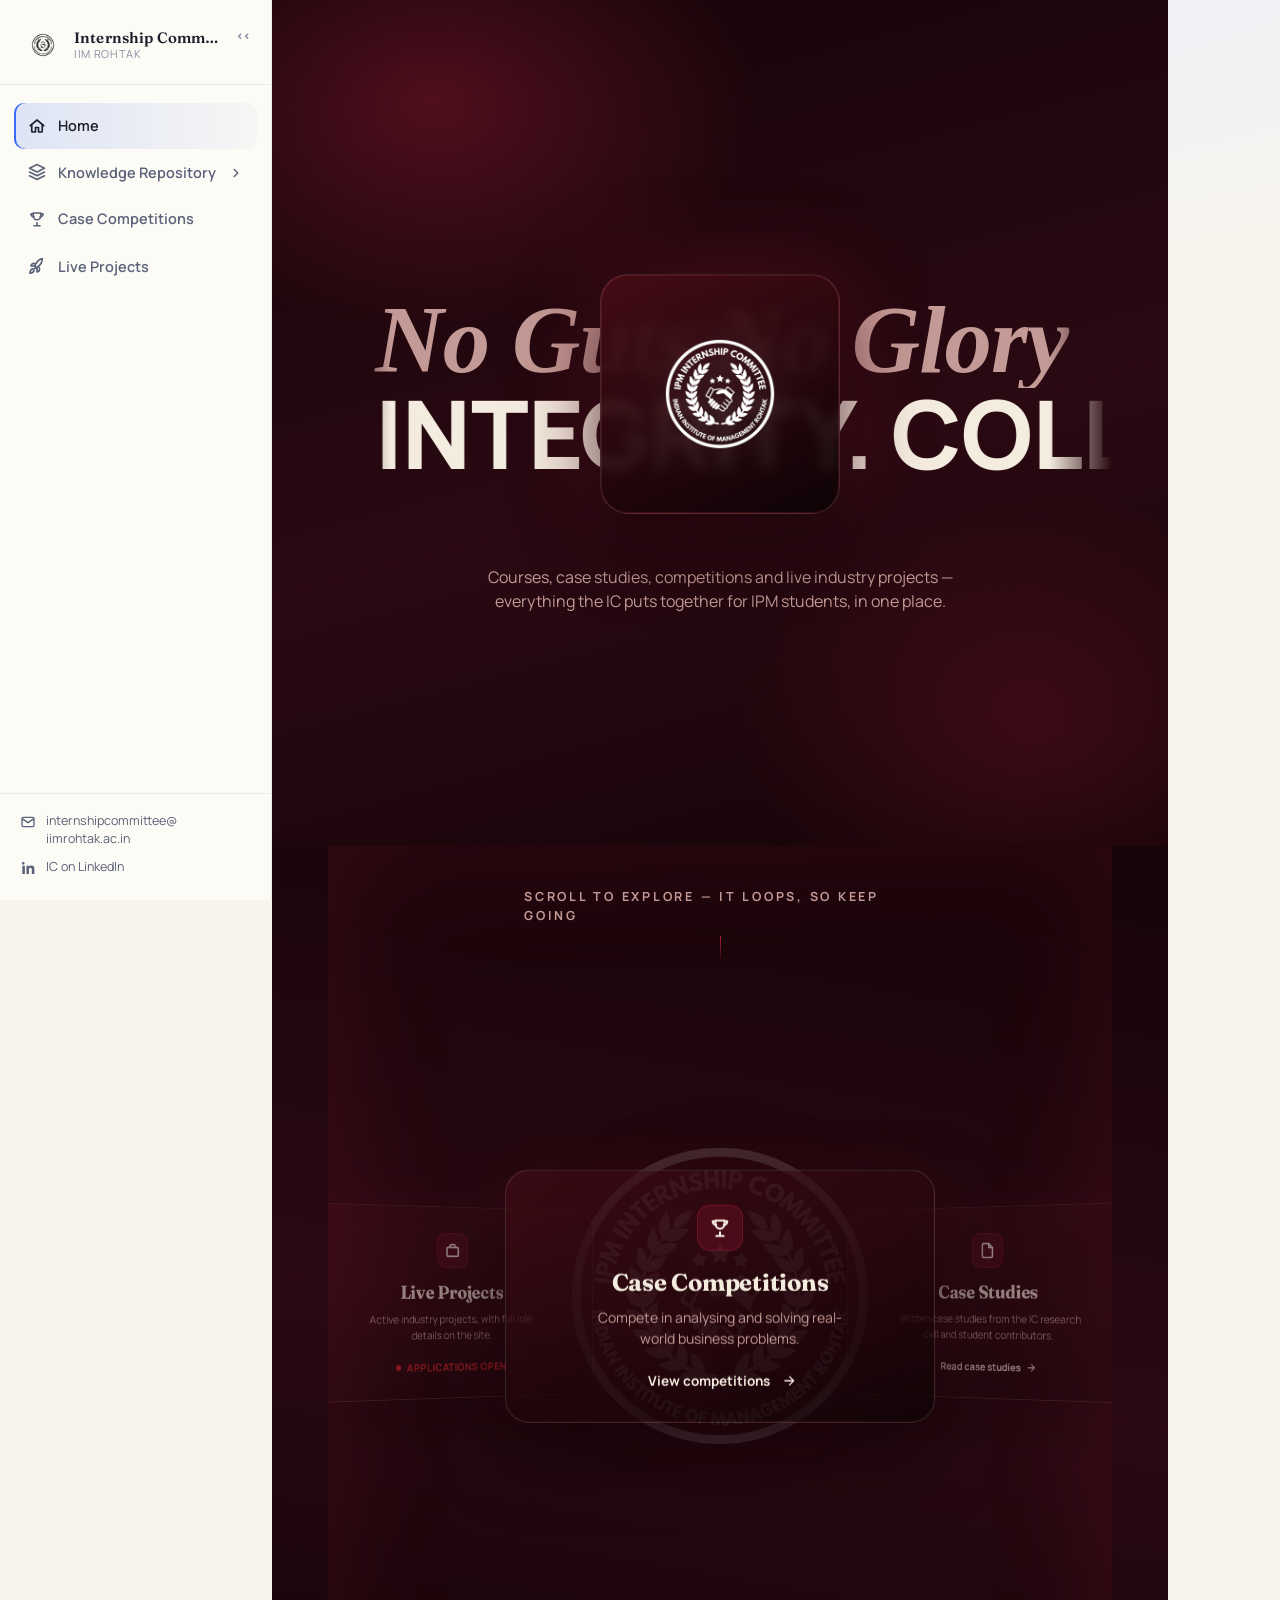
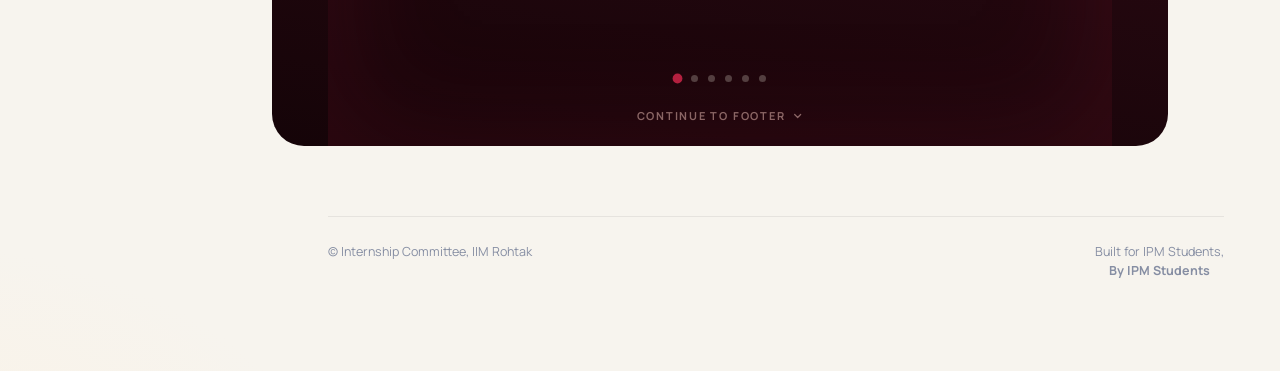
==== commit 7d3ae373: "acha" ====
--- a/index.html
+++ b/index.html
@@ -125,7 +125,7 @@
           </div>
         </div>
 
-        <p class="coverflow-hint">Scroll to explore</p>
+        <p class="coverflow-hint">Scroll to explore — it loops, so keep going</p>
 
         <div class="coverflow-track" id="coverflowTrack">
           <a class="cf-card" data-cf-index="0" href="case-competitions.html">
@@ -191,6 +191,11 @@
           <span class="cf-dot"></span>
           <span class="cf-dot"></span>
         </div>
+
+        <button class="coverflow-skip" type="button">
+          Continue to footer
+          <svg viewBox="0 0 24 24" fill="none" stroke="currentColor" stroke-width="2.4" stroke-linecap="round" stroke-linejoin="round"><path d="M6 9l6 6 6-6"/></svg>
+        </button>
       </div>
     </section>
 
--- a/css/coverflow.css
+++ b/css/coverflow.css
@@ -22,18 +22,33 @@
   padding: 0 56px;
   background: linear-gradient(190deg, var(--cf-bg-1) 0%, var(--cf-bg-2) 55%, var(--cf-bg-1) 100%);
   border-radius: 0 0 32px 32px;
-  height: 560vh; /* JS sets this precisely once it runs; this is the no-JS fallback */
+  height: 100vh; /* fixed — the carousel loops forever, it doesn't need a runway */
+  overscroll-behavior: contain;
 }
 
 .coverflow-sticky{
-  position: sticky;
-  top: 0;
-  height: 100vh;
+  position: relative;
+  height: 100%;
   overflow: hidden;
   display: flex;
   align-items: center;
   justify-content: center;
-  perspective: 1600px;
+  perspective: 1900px;
+}
+
+/* subtle vignette + pulse while input is being captured, so the "you're
+   inside the loop now" state reads clearly without extra chrome */
+.coverflow-sticky::before{
+  content: "";
+  position: absolute;
+  inset: 0;
+  z-index: 2;
+  pointer-events: none;
+  box-shadow: inset 0 0 0 0 rgba(179,32,63,0);
+  transition: box-shadow .5s var(--ease);
+}
+.coverflow.cf-locked .coverflow-sticky::before{
+  box-shadow: inset 0 0 120px 10px rgba(179,32,63,0.16);
 }
 
 .coverflow-hint{
@@ -101,7 +116,9 @@
   transform-style: preserve-3d;
   backface-visibility: hidden;
   will-change: transform, opacity;
-  transition: transform .12s linear, opacity .12s linear;
+  /* No CSS transition here on purpose — the JS drives a momentum-eased
+     value every frame, so an additional CSS transition would double up
+     and make the motion feel laggy/rubbery instead of fluid. */
 }
 
 .cf-card-inner{
@@ -153,7 +170,7 @@
 /* ---- progress dots ---- */
 .coverflow-dots{
   position: absolute;
-  bottom: 40px; left: 50%;
+  bottom: 64px; left: 50%;
   transform: translateX(-50%);
   z-index: 20;
   display: flex; gap: 10px;
@@ -165,6 +182,31 @@
 }
 .cf-dot.is-active{ background: var(--cf-maroon-br); transform: scale(1.4); }
 
+/* ---- skip control: lets people deliberately move on to the footer
+   instead of riding the loop out with a long sustained scroll ---- */
+.coverflow-skip{
+  position: absolute;
+  bottom: 22px; left: 50%;
+  transform: translateX(-50%);
+  z-index: 20;
+  display: inline-flex; align-items: center; gap: 6px;
+  padding: 0; border: 0; background: none; cursor: pointer;
+  font: inherit;
+  font-size: 11px;
+  font-weight: 700;
+  letter-spacing: .16em;
+  text-transform: uppercase;
+  color: var(--cf-muted);
+  opacity: .65;
+  transition: opacity .2s var(--ease), color .2s var(--ease);
+}
+.coverflow-skip:hover{ opacity: 1; color: var(--cf-cream); }
+.coverflow-skip svg{ width: 12px; height: 12px; animation: cf-skip-bob 1.6s ease-in-out infinite; }
+@keyframes cf-skip-bob{
+  0%, 100%{ transform: translateY(0); }
+  50%{ transform: translateY(3px); }
+}
+
 @media (max-width: 900px){
   .coverflow{ margin: 0 -20px; padding: 0 20px; border-radius: 0 0 22px 22px; }
   .cf-card{ width: min(320px, 82vw); }
@@ -175,14 +217,16 @@
 @media (prefers-reduced-motion: reduce){
   .coverflow{ height: auto !important; padding-top: 60px; padding-bottom: 60px; }
   .coverflow-sticky{ position: static; height: auto; overflow: visible; display: block; }
-  .coverflow-logo-stage, .coverflow-hint, .coverflow-dots{ display: none; }
+  .coverflow-logo-stage, .coverflow-hint, .coverflow-dots, .coverflow-skip{ display: none; }
   .coverflow-track{ position: static; display: flex; flex-direction: column; gap: 20px; align-items: center; }
   .cf-card{ position: static; transform: none !important; opacity: 1 !important; width: min(460px, 100%); }
 }
 
+.coverflow.cf-static{ height: auto !important; }
 .coverflow.cf-static .coverflow-sticky{ position: static; height: auto; overflow: visible; display: block; }
 .coverflow.cf-static .coverflow-logo-stage,
 .coverflow.cf-static .coverflow-hint,
-.coverflow.cf-static .coverflow-dots{ display: none; }
+.coverflow.cf-static .coverflow-dots,
+.coverflow.cf-static .coverflow-skip{ display: none; }
 .coverflow.cf-static .coverflow-track{ position: static; display: flex; flex-direction: column; gap: 20px; align-items: center; padding: 60px 0; }
 .coverflow.cf-static .cf-card{ position: static; transform: none !important; opacity: 1 !important; width: min(460px, 100%); }
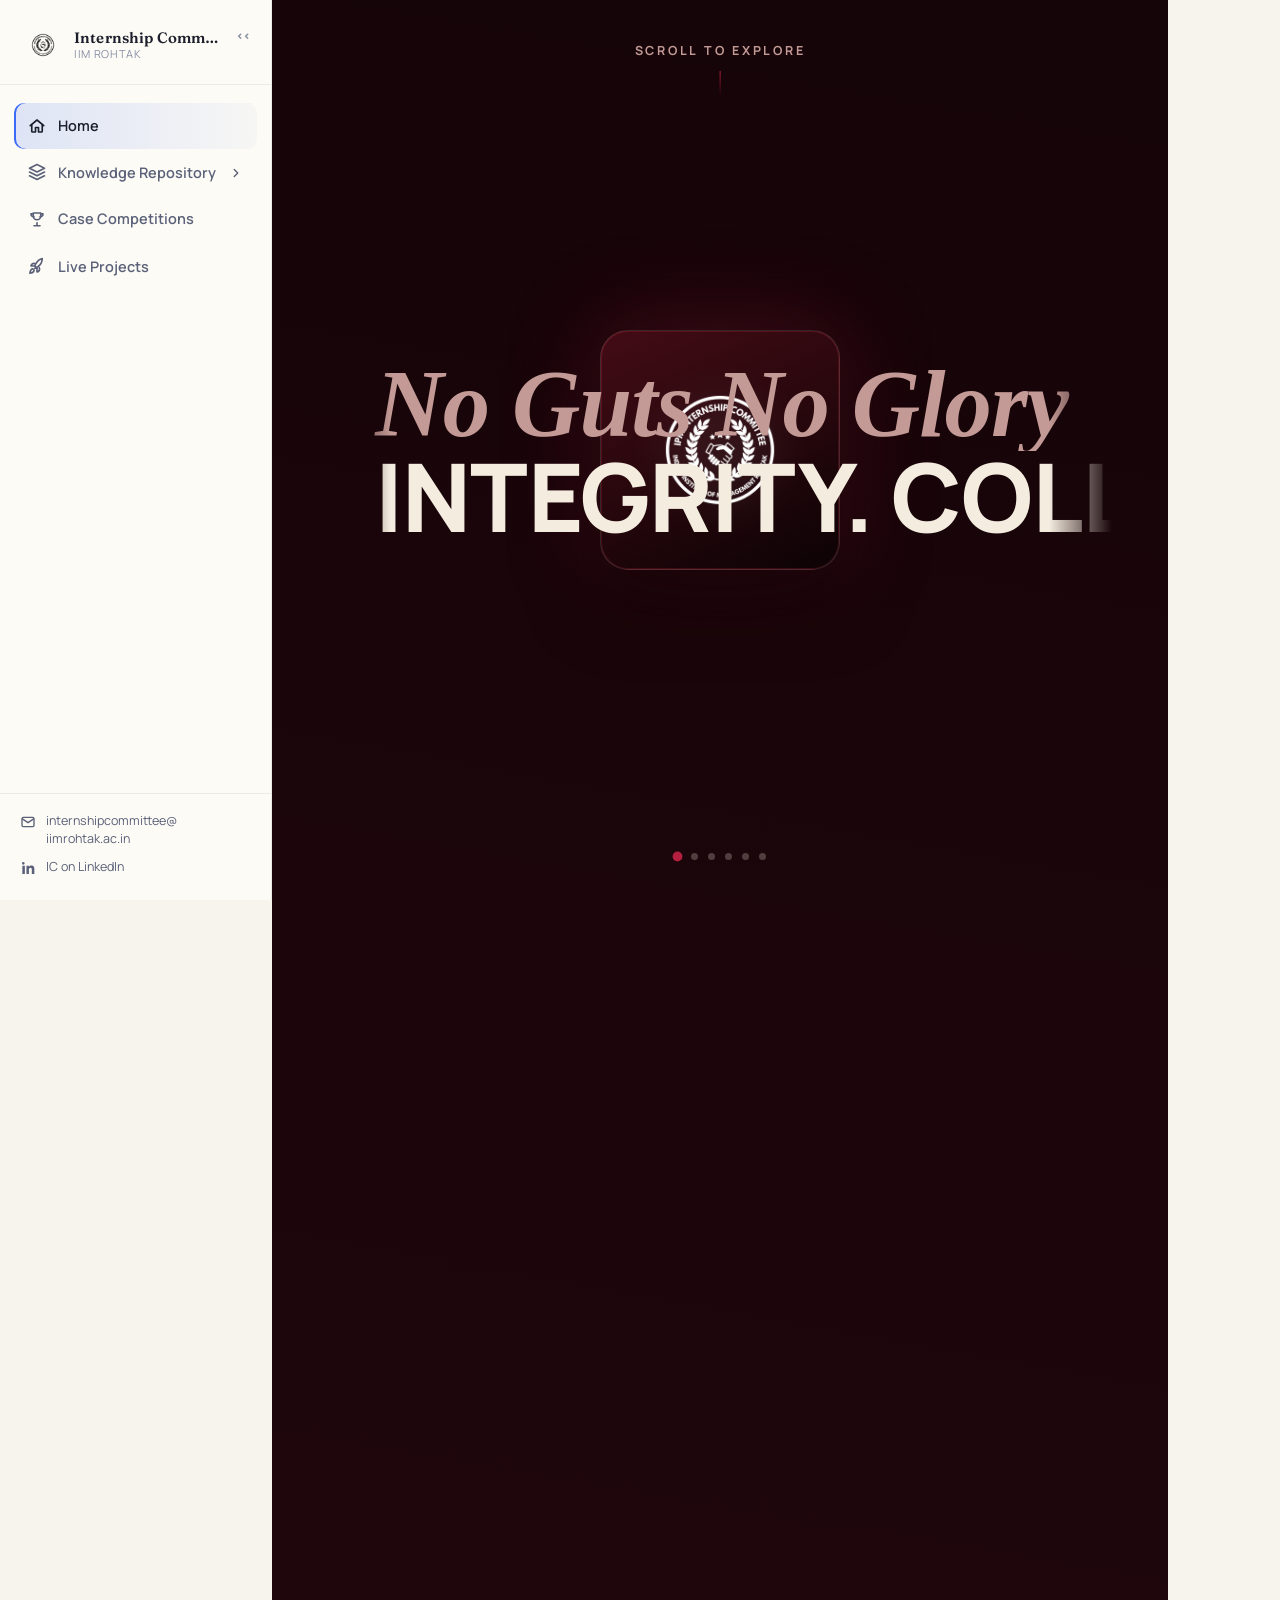
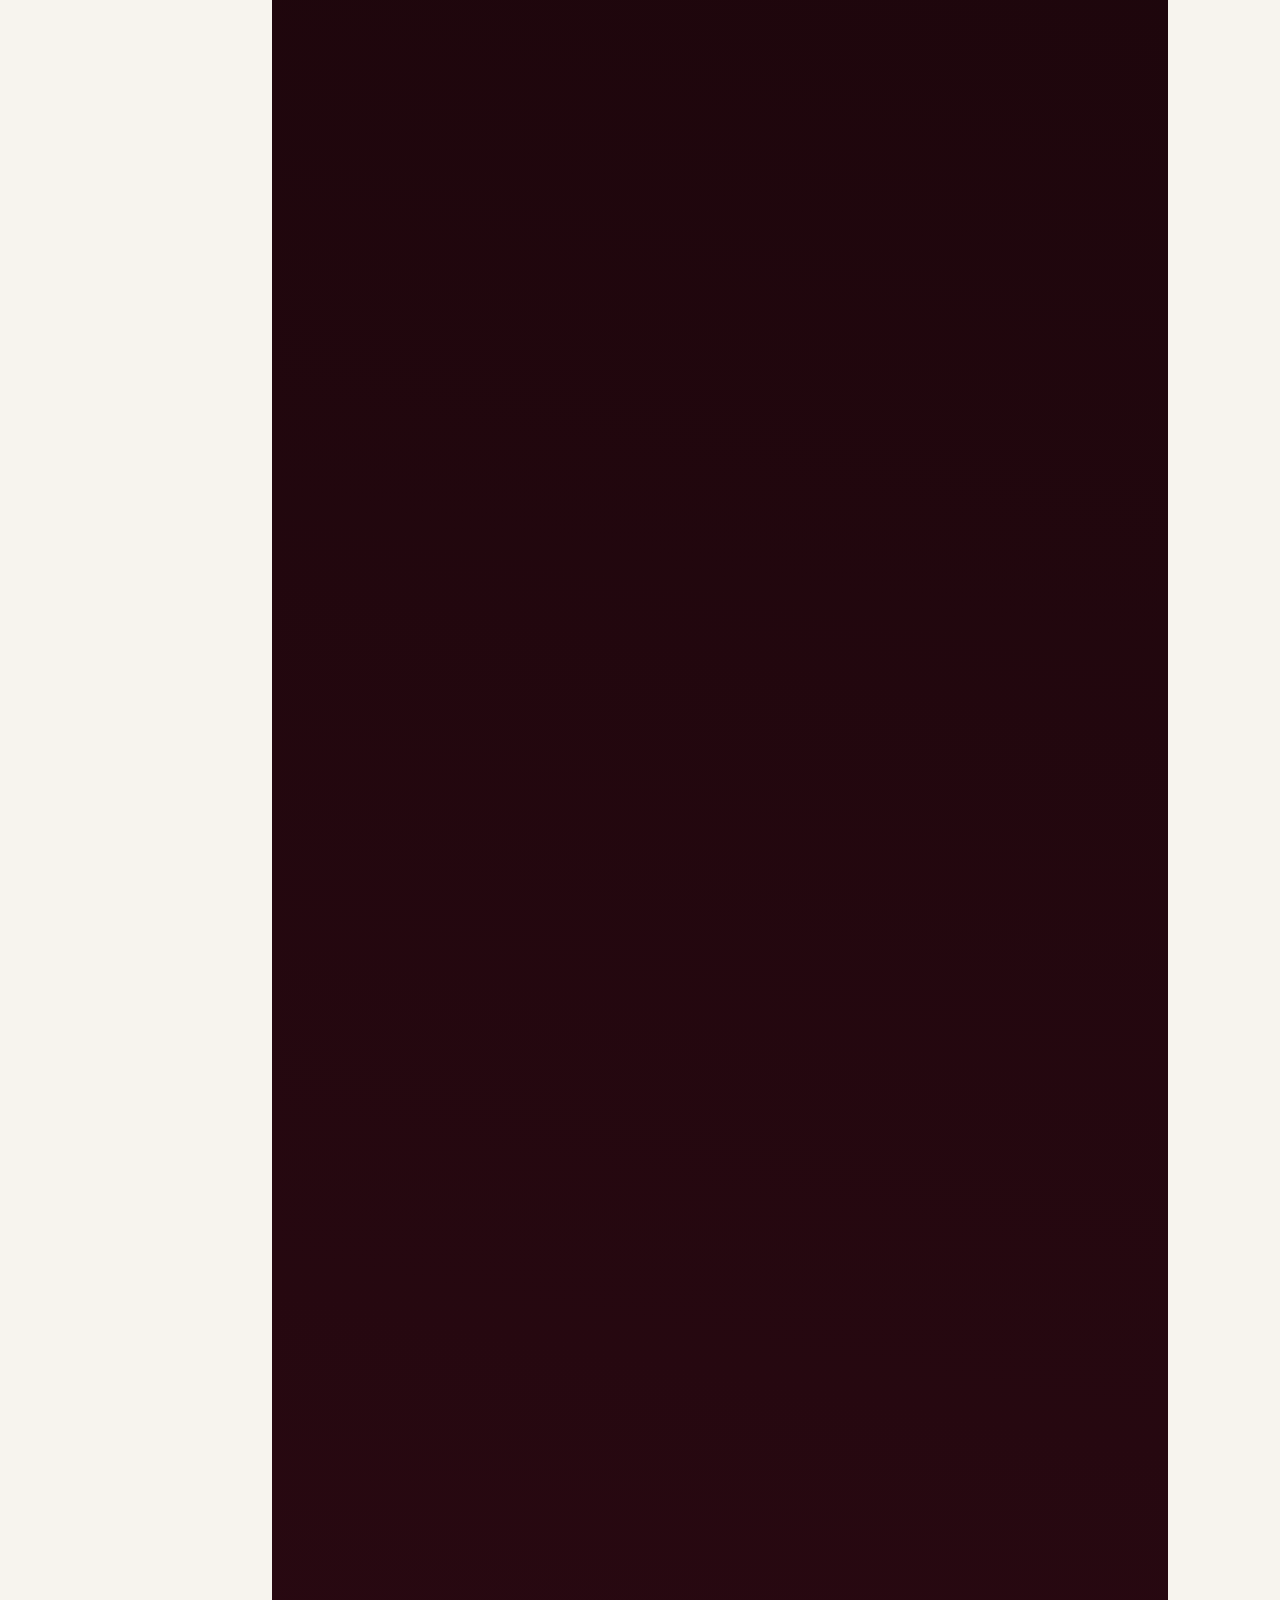
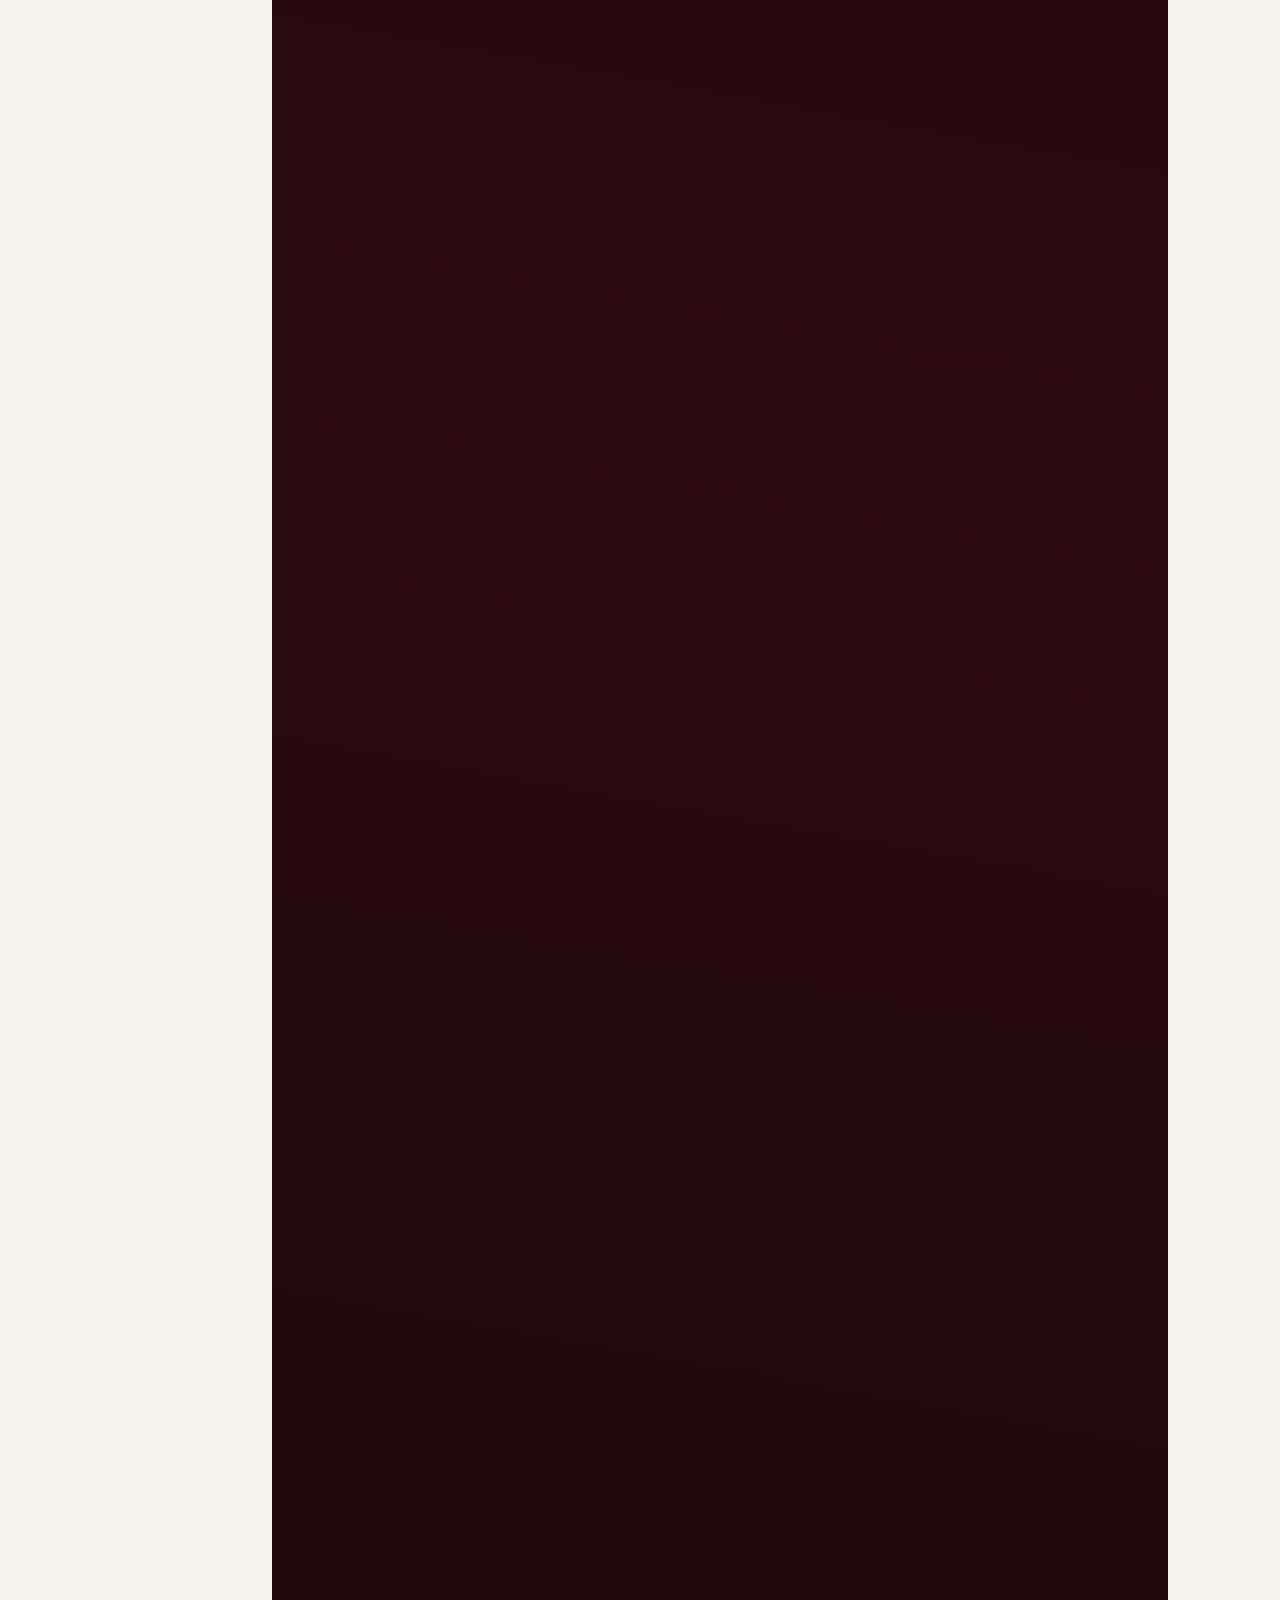
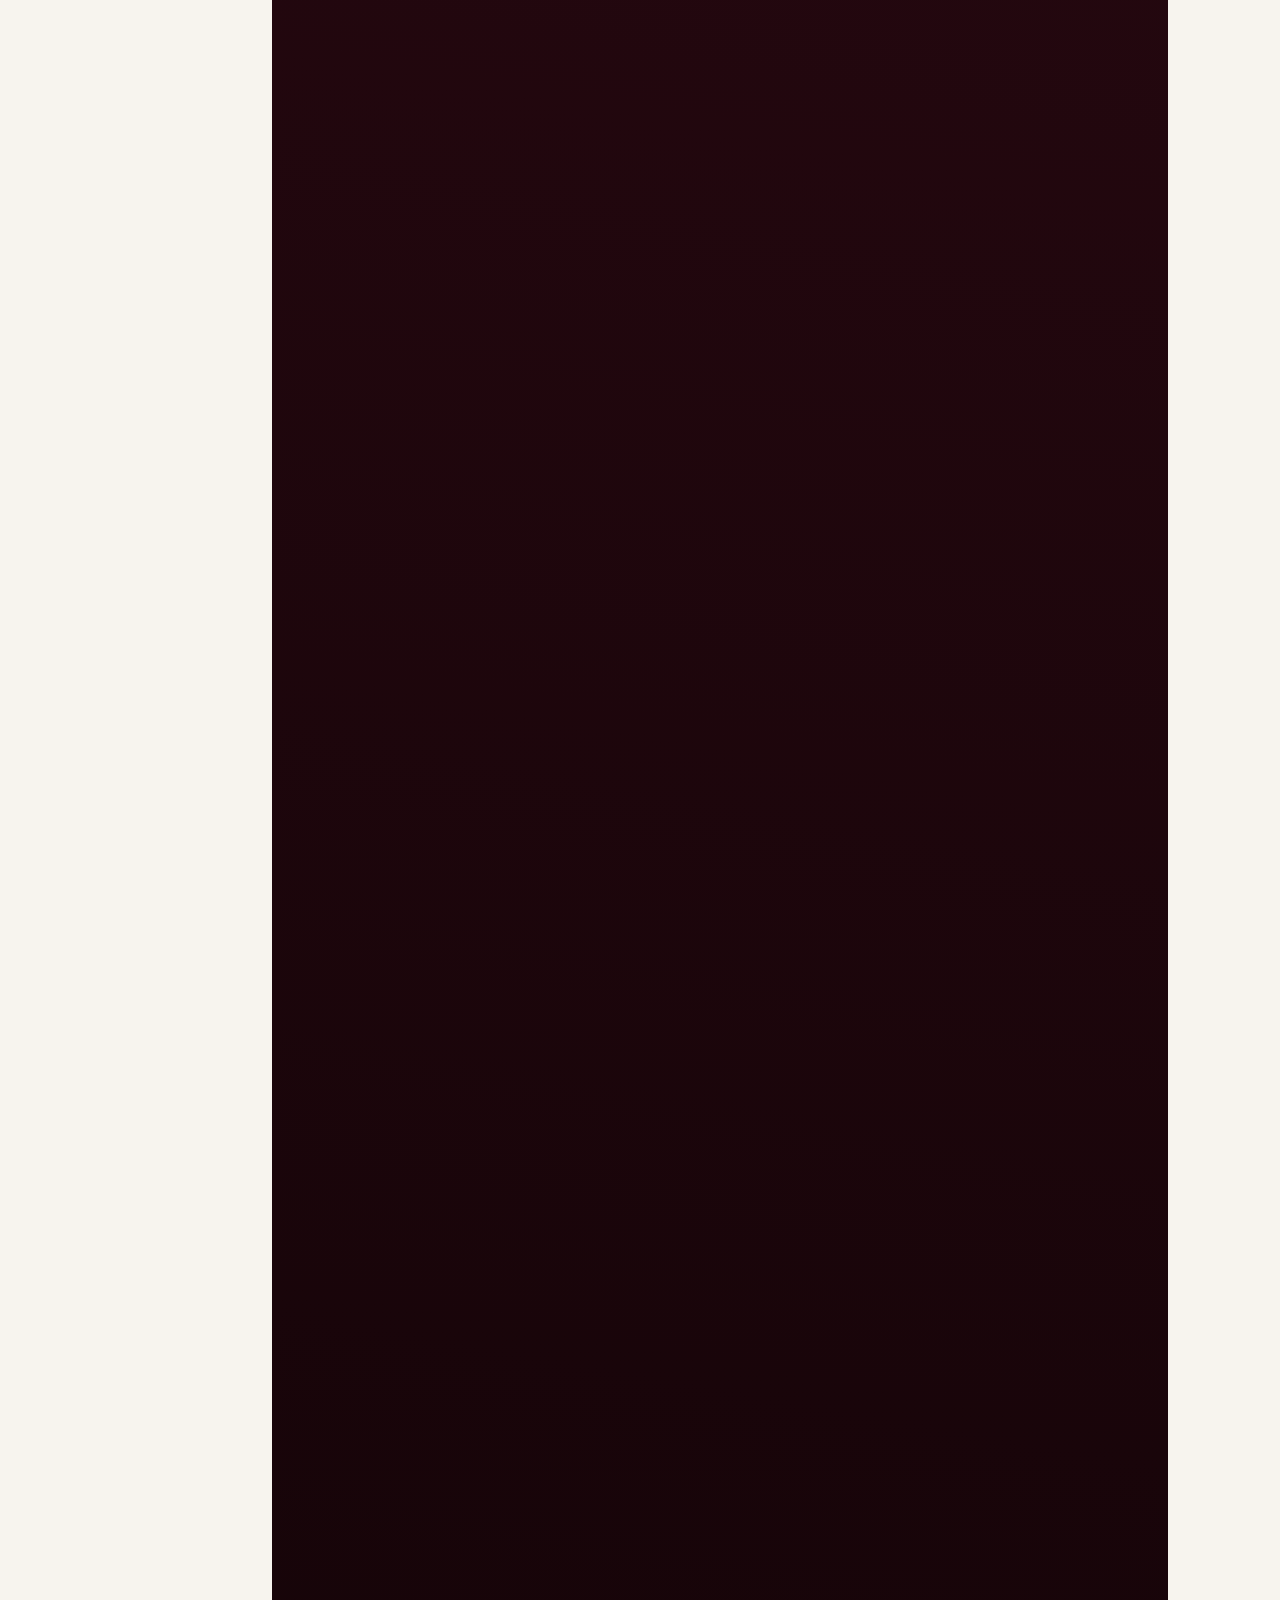
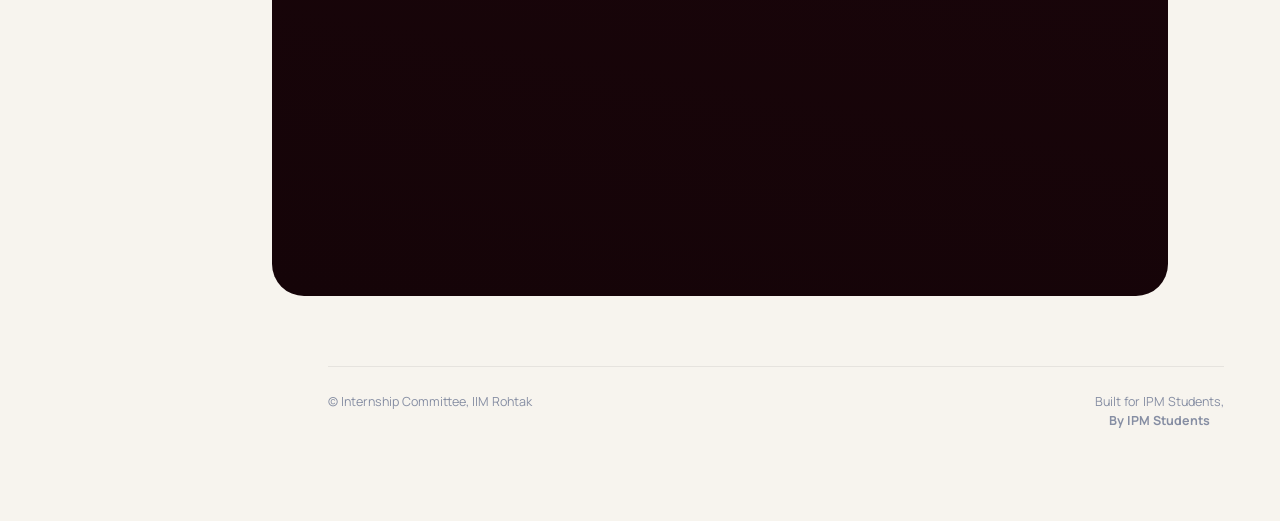
==== commit b55bd6ee: "scroll" ====
--- a/index.html
+++ b/index.html
@@ -10,8 +10,7 @@
 <link rel="stylesheet" href="css/layout.css">
 <link rel="stylesheet" href="css/components.css">
 <link rel="stylesheet" href="css/home.css">
-<link rel="stylesheet" href="css/home-marquee.css">
-<link rel="stylesheet" href="css/coverflow.css">
+<link rel="stylesheet" href="css/scene.css">
 </head>
 <body data-page="home">
 <a class="skip-link" href="#main-content">Skip to content</a>
@@ -65,69 +64,59 @@
 
   <main class="main" id="main-content">
 
-    <section class="hero hero-marquee">
+    <section class="scene" id="scene">
       <h1 class="visually-hidden">IPM Internship Committee, IIM Rohtak — Integrity. Collaboration. Passion.</h1>
 
-      <div class="marquee-stage">
-        <div class="marquee-row marquee-row--top" aria-hidden="true">
-          <div class="marquee-track marquee-track--left">
-            <div class="marquee-group">
-              <span class="marquee-item marquee-item--serif">No Guts No Glory</span><span class="marquee-sep">✦</span>
-              <span class="marquee-item marquee-item--serif">No Guts No Glory</span><span class="marquee-sep">✦</span>
-              <span class="marquee-item marquee-item--serif">No Guts No Glory</span><span class="marquee-sep">✦</span>
-              <span class="marquee-item marquee-item--serif">No Guts No Glory</span><span class="marquee-sep">✦</span>
-              <span class="marquee-item marquee-item--serif">No Guts No Glory</span><span class="marquee-sep">✦</span>
-              <span class="marquee-item marquee-item--serif">No Guts No Glory</span><span class="marquee-sep">✦</span>
-            </div>
-            <div class="marquee-group" aria-hidden="true">
-              <span class="marquee-item marquee-item--serif">No Guts No Glory</span><span class="marquee-sep">✦</span>
-              <span class="marquee-item marquee-item--serif">No Guts No Glory</span><span class="marquee-sep">✦</span>
-              <span class="marquee-item marquee-item--serif">No Guts No Glory</span><span class="marquee-sep">✦</span>
-              <span class="marquee-item marquee-item--serif">No Guts No Glory</span><span class="marquee-sep">✦</span>
-              <span class="marquee-item marquee-item--serif">No Guts No Glory</span><span class="marquee-sep">✦</span>
-              <span class="marquee-item marquee-item--serif">No Guts No Glory</span><span class="marquee-sep">✦</span>
-            </div>
-          </div>
-        </div>
-
-        <div class="marquee-logo" aria-hidden="true">
-          <div class="marquee-logo-panel">
+      <div class="scene-sticky">
+        <p class="scene-hint" id="sceneHint">Scroll to explore</p>
+
+        <div class="scene-logo-stage" aria-hidden="true">
+          <div class="scene-logo" id="sceneLogo">
             <img src="assets/logo.png" alt="">
           </div>
         </div>
 
-        <div class="marquee-row marquee-row--bottom" aria-hidden="true">
-          <div class="marquee-track marquee-track--right">
-            <div class="marquee-group">
-              <span class="marquee-item marquee-item--sans">Integrity. Collaboration. Passion.</span><span class="marquee-sep">✦</span>
-              <span class="marquee-item marquee-item--sans">Integrity. Collaboration. Passion.</span><span class="marquee-sep">✦</span>
-              <span class="marquee-item marquee-item--sans">Integrity. Collaboration. Passion.</span><span class="marquee-sep">✦</span>
-              <span class="marquee-item marquee-item--sans">Integrity. Collaboration. Passion.</span><span class="marquee-sep">✦</span>
-            </div>
-            <div class="marquee-group" aria-hidden="true">
-              <span class="marquee-item marquee-item--sans">Integrity. Collaboration. Passion.</span><span class="marquee-sep">✦</span>
-              <span class="marquee-item marquee-item--sans">Integrity. Collaboration. Passion.</span><span class="marquee-sep">✦</span>
-              <span class="marquee-item marquee-item--sans">Integrity. Collaboration. Passion.</span><span class="marquee-sep">✦</span>
-              <span class="marquee-item marquee-item--sans">Integrity. Collaboration. Passion.</span><span class="marquee-sep">✦</span>
+        <div class="scene-marquee" id="sceneMarquee" aria-hidden="true">
+          <div class="marquee-row marquee-row--top">
+            <div class="marquee-track marquee-track--left">
+              <div class="marquee-group">
+                <span class="marquee-item marquee-item--serif">No Guts No Glory</span><span class="marquee-sep">✦</span>
+                <span class="marquee-item marquee-item--serif">No Guts No Glory</span><span class="marquee-sep">✦</span>
+                <span class="marquee-item marquee-item--serif">No Guts No Glory</span><span class="marquee-sep">✦</span>
+                <span class="marquee-item marquee-item--serif">No Guts No Glory</span><span class="marquee-sep">✦</span>
+                <span class="marquee-item marquee-item--serif">No Guts No Glory</span><span class="marquee-sep">✦</span>
+                <span class="marquee-item marquee-item--serif">No Guts No Glory</span><span class="marquee-sep">✦</span>
+              </div>
+              <div class="marquee-group" aria-hidden="true">
+                <span class="marquee-item marquee-item--serif">No Guts No Glory</span><span class="marquee-sep">✦</span>
+                <span class="marquee-item marquee-item--serif">No Guts No Glory</span><span class="marquee-sep">✦</span>
+                <span class="marquee-item marquee-item--serif">No Guts No Glory</span><span class="marquee-sep">✦</span>
+                <span class="marquee-item marquee-item--serif">No Guts No Glory</span><span class="marquee-sep">✦</span>
+                <span class="marquee-item marquee-item--serif">No Guts No Glory</span><span class="marquee-sep">✦</span>
+                <span class="marquee-item marquee-item--serif">No Guts No Glory</span><span class="marquee-sep">✦</span>
+              </div>
             </div>
           </div>
-        </div>
-      </div>
-
-      <p class="hero-sub">Courses, case studies, competitions and live industry projects — everything the IC puts together for IPM students, in one place.</p>
-    </section>
-
-    <section class="coverflow" id="coverflow" aria-label="Explore the IC portal">
-      <div class="coverflow-sticky">
-        <div class="coverflow-logo-stage" aria-hidden="true">
-          <div class="coverflow-logo" id="coverflowLogo">
-            <img src="assets/logo.png" alt="">
+
+          <div class="marquee-row marquee-row--bottom">
+            <div class="marquee-track marquee-track--right">
+              <div class="marquee-group">
+                <span class="marquee-item marquee-item--sans">Integrity. Collaboration. Passion.</span><span class="marquee-sep">✦</span>
+                <span class="marquee-item marquee-item--sans">Integrity. Collaboration. Passion.</span><span class="marquee-sep">✦</span>
+                <span class="marquee-item marquee-item--sans">Integrity. Collaboration. Passion.</span><span class="marquee-sep">✦</span>
+                <span class="marquee-item marquee-item--sans">Integrity. Collaboration. Passion.</span><span class="marquee-sep">✦</span>
+              </div>
+              <div class="marquee-group" aria-hidden="true">
+                <span class="marquee-item marquee-item--sans">Integrity. Collaboration. Passion.</span><span class="marquee-sep">✦</span>
+                <span class="marquee-item marquee-item--sans">Integrity. Collaboration. Passion.</span><span class="marquee-sep">✦</span>
+                <span class="marquee-item marquee-item--sans">Integrity. Collaboration. Passion.</span><span class="marquee-sep">✦</span>
+                <span class="marquee-item marquee-item--sans">Integrity. Collaboration. Passion.</span><span class="marquee-sep">✦</span>
+              </div>
+            </div>
           </div>
         </div>
 
-        <p class="coverflow-hint">Scroll to explore — it loops, so keep going</p>
-
-        <div class="coverflow-track" id="coverflowTrack">
+        <div class="scene-cards" id="sceneCards">
           <a class="cf-card" data-cf-index="0" href="case-competitions.html">
             <div class="cf-card-inner">
               <div class="card-icon"><svg viewBox="0 0 24 24" fill="none" stroke="currentColor" stroke-width="2.2" stroke-linecap="round" stroke-linejoin="round"><path d="M8 21h8M12 17v4M7 4h10v4a5 5 0 0 1-10 0V4z"/><path d="M17 5h3a4 4 0 0 1-4 4M7 5H4a4 4 0 0 0 4 4"/></svg></div>
@@ -183,7 +172,7 @@
           </a>
         </div>
 
-        <div class="coverflow-dots" id="coverflowDots" aria-hidden="true">
+        <div class="scene-dots" id="sceneDots" aria-hidden="true">
           <span class="cf-dot is-active"></span>
           <span class="cf-dot"></span>
           <span class="cf-dot"></span>
@@ -191,11 +180,6 @@
           <span class="cf-dot"></span>
           <span class="cf-dot"></span>
         </div>
-
-        <button class="coverflow-skip" type="button">
-          Continue to footer
-          <svg viewBox="0 0 24 24" fill="none" stroke="currentColor" stroke-width="2.4" stroke-linecap="round" stroke-linejoin="round"><path d="M6 9l6 6 6-6"/></svg>
-        </button>
       </div>
     </section>
 
@@ -211,7 +195,7 @@
 <script src="js/data-adapter.js"></script>
 <script src="js/sidebar.js"></script>
 <script src="js/render-home.js"></script>
-<script src="js/coverflow.js"></script>
+<script src="js/scene.js"></script>
 </body>
 </html>
 
--- a/css/scene.css
+++ b/css/scene.css
@@ -0,0 +1,190 @@
+/* ============================================================
+   IC Portal — Homepage "scene": one continuous pinned 3D stage.
+   Marquee (No Guts No Glory / Integrity. Collaboration. Passion.)
+   dissolves into a circular 3D card gallery that rotates around
+   a central revolving IC logo — driven by scroll while the user
+   is actively scrolling, and gently self-rotating (idle spin)
+   the rest of the time so the ring never just dead-stops. Being
+   a closed ring, there's no "last card" — it loops forever.
+   ============================================================ */
+
+.scene{
+  --sc-bg-1:      #150408;
+  --sc-bg-2:      #2a0912;
+  --sc-maroon:    #6e1224;
+  --sc-maroon-br: #b3203f;
+  --sc-glow:      rgba(179,32,63,0.35);
+  --sc-cream:     #f4ecdf;
+  --sc-muted:     #c39a95;
+
+  position: relative;
+  width: 100%;
+  margin: -56px -56px 0;
+  padding: 0 56px;
+  background: linear-gradient(190deg, var(--sc-bg-1) 0%, var(--sc-bg-2) 55%, var(--sc-bg-1) 100%);
+  border-radius: 0 0 32px 32px;
+  color: var(--sc-cream);
+  height: 640vh; /* precise value is set by js/scene.js once it runs */
+}
+
+.scene-sticky{
+  position: sticky;
+  top: 0;
+  height: 100vh;
+  overflow: hidden;
+  display: flex;
+  align-items: center;
+  justify-content: center;
+  perspective: 2200px;
+}
+
+.scene-hint{
+  position: absolute;
+  top: 42px; left: 50%;
+  transform: translateX(-50%);
+  z-index: 30;
+  margin: 0;
+  font-size: 12.5px; font-weight: 700; letter-spacing: .22em; text-transform: uppercase;
+  color: var(--sc-muted);
+  transition: opacity .4s var(--ease);
+}
+.scene-hint::after{
+  content: ""; display: block; width: 1px; height: 26px; margin: 10px auto 0;
+  background: linear-gradient(var(--sc-maroon-br), transparent);
+}
+
+/* ---- centre hub: the logo the whole gallery revolves around ---- */
+.scene-logo-stage{
+  position: absolute; inset: 0;
+  display: flex; align-items: center; justify-content: center;
+  z-index: 5;
+  pointer-events: none;
+  transform-style: preserve-3d;
+}
+.scene-logo{
+  position: absolute; top: 50%; left: 50%;
+  width: 240px; height: 240px;
+  transform-style: preserve-3d;
+  will-change: transform;
+  display: flex; align-items: center; justify-content: center;
+  border-radius: 28px;
+  background: linear-gradient(155deg, rgba(70,12,22,0.94), rgba(12,3,5,0.94));
+  border: 1px solid rgba(244,236,223,0.14);
+  box-shadow: 0 0 0 1px rgba(179,32,63,0.25) inset, 0 30px 70px rgba(0,0,0,0.55), 0 0 90px var(--sc-glow);
+  padding: 24px;
+}
+.scene-logo img{
+  width: 100%; height: 100%; object-fit: contain;
+  filter: brightness(0) invert(1) drop-shadow(0 0 24px rgba(244,236,223,0.2));
+}
+
+/* ---- marquee layer (fades/flies out as the ring takes over) ---- */
+.scene-marquee{
+  position: absolute; inset: 0;
+  z-index: 10;
+  display: flex; flex-direction: column; align-items: center; justify-content: center;
+  transform-style: preserve-3d;
+  will-change: transform, opacity;
+}
+.marquee-row{ overflow: hidden; width: 100%;
+  -webkit-mask-image: linear-gradient(90deg, transparent, #000 8%, #000 92%, transparent);
+          mask-image: linear-gradient(90deg, transparent, #000 8%, #000 92%, transparent);
+}
+.marquee-row--top{ position: relative; margin-bottom: -0.08em; }
+.marquee-row--bottom{ position: relative; margin-top: -0.08em; }
+.marquee-track{ display: flex; width: max-content; }
+.marquee-track--left{  animation: marquee-left 24s linear infinite; }
+.marquee-track--right{ animation: marquee-right 28s linear infinite; }
+@keyframes marquee-left{  from{ transform: translateX(0); }    to{ transform: translateX(-50%); } }
+@keyframes marquee-right{ from{ transform: translateX(-50%); } to{ transform: translateX(0); } }
+.marquee-group{ display: flex; align-items: center; flex-shrink: 0; }
+.marquee-item{ display: inline-block; padding: 0 .5em; white-space: nowrap; }
+.marquee-item--serif{
+  font-family: var(--font-display); font-style: italic; font-weight: 600;
+  font-size: clamp(2.4rem, 7.4vw, 6.2rem); line-height: 1; letter-spacing: -0.01em;
+  color: var(--sc-muted);
+}
+.marquee-item--sans{
+  font-family: var(--font-body); font-weight: 800; text-transform: uppercase;
+  font-size: clamp(2.4rem, 7.4vw, 6.2rem); line-height: 1; letter-spacing: -0.01em;
+  color: var(--sc-cream);
+}
+.marquee-sep{ display: inline-block; padding: 0 .5em; font-size: clamp(1rem, 2vw, 1.7rem); color: var(--sc-maroon-br); vertical-align: middle; }
+
+/* ---- the circular gallery ring ---- */
+.scene-cards{
+  position: absolute; inset: 0;
+  z-index: 15;
+  transform-style: preserve-3d;
+  will-change: transform;
+}
+
+.cf-card{
+  position: absolute;
+  top: 50%; left: 50%;
+  width: min(340px, 62vw);
+  margin-left: min(-170px, -31vw);
+  margin-top: -190px;
+  text-decoration: none;
+  color: inherit;
+  transform-style: preserve-3d;
+  backface-visibility: hidden;
+  will-change: transform, opacity;
+}
+
+.cf-card-inner{
+  padding: 30px 26px 26px;
+  border-radius: 22px;
+  text-align: center;
+  background: linear-gradient(160deg, rgba(105,20,34,0.88), rgba(24,6,10,0.92));
+  border: 1px solid rgba(244,236,223,0.22);
+  box-shadow: 0 30px 70px rgba(0,0,0,0.5), 0 0 40px rgba(179,32,63,0.28);
+  backdrop-filter: blur(10px);
+  -webkit-backdrop-filter: blur(10px);
+}
+
+.cf-card .card-icon{
+  width: 44px; height: 44px; margin: 0 auto 16px; border-radius: 12px;
+  display: flex; align-items: center; justify-content: center;
+  background: rgba(179,32,63,0.22); border: 1px solid rgba(179,32,63,0.4);
+  color: var(--sc-cream);
+}
+.cf-card .card-icon svg{ width: 21px; height: 21px; }
+.cf-card h3{ margin: 0 0 8px; font-size: 1.32rem; font-weight: 700; color: var(--sc-cream); }
+.cf-card p{ margin: 0 auto; max-width: 28ch; font-size: 13.5px; color: var(--sc-muted); }
+.cf-card .card-cta, .cf-card .card-live-badge{
+  display: inline-flex; align-items: center; justify-content: center; gap: 8px;
+  margin-top: 18px; font-size: 13px; font-weight: 700; color: var(--sc-cream);
+}
+.cf-card .card-cta svg{ width: 14px; height: 14px; transition: transform .22s var(--ease); }
+.cf-card.is-active .card-cta svg{ transform: translateX(4px); }
+.cf-card .card-live-badge{ letter-spacing: .04em; text-transform: uppercase; color: var(--live-red); }
+.cf-card .card-live-badge .pulse-dot{ width: 7px; height: 7px; border-radius: 50%; background: var(--live-red); animation: pulse-dot-1 1.8s infinite; }
+.cf-card .card-live-badge.is-closed .pulse-dot{ animation: none; background: var(--text-muted); }
+.cf-card:not(.is-active) .cf-card-inner{ cursor: pointer; }
+
+/* ---- progress dots ---- */
+.scene-dots{
+  position: absolute; bottom: 40px; left: 50%; transform: translateX(-50%);
+  z-index: 30; display: flex; gap: 10px;
+}
+.cf-dot{ width: 7px; height: 7px; border-radius: 50%; background: rgba(244,236,223,0.25); transition: background .25s var(--ease), transform .25s var(--ease); }
+.cf-dot.is-active{ background: var(--sc-maroon-br); transform: scale(1.4); }
+
+@media (max-width: 900px){
+  .scene{ margin: -34px -20px 0; padding: 0 20px; border-radius: 0 0 22px 22px; }
+  .cf-card{ width: min(250px, 70vw); margin-left: min(-125px, -35vw); margin-top: -150px; }
+  .cf-card-inner{ padding: 22px 18px 20px; }
+  .scene-logo{ width: 150px; height: 150px; padding: 16px; }
+}
+
+/* ---- reduced motion / no-JS fallback: plain stacked list ---- */
+.scene.sc-static .scene-sticky{ position: static; height: auto; overflow: visible; display: block; }
+.scene.sc-static{ height: auto !important; padding-top: 60px; padding-bottom: 60px; }
+.scene.sc-static .scene-logo-stage,
+.scene.sc-static .scene-hint,
+.scene.sc-static .scene-dots{ display: none; }
+.scene.sc-static .scene-marquee{ position: static; margin-bottom: 40px; }
+.scene.sc-static .marquee-track--left, .scene.sc-static .marquee-track--right{ animation: none; }
+.scene.sc-static .scene-cards{ position: static; display: flex; flex-direction: column; gap: 20px; align-items: center; padding: 20px 0 60px; }
+.scene.sc-static .cf-card{ position: static; margin: 0; transform: none !important; opacity: 1 !important; width: min(460px, 100%); }
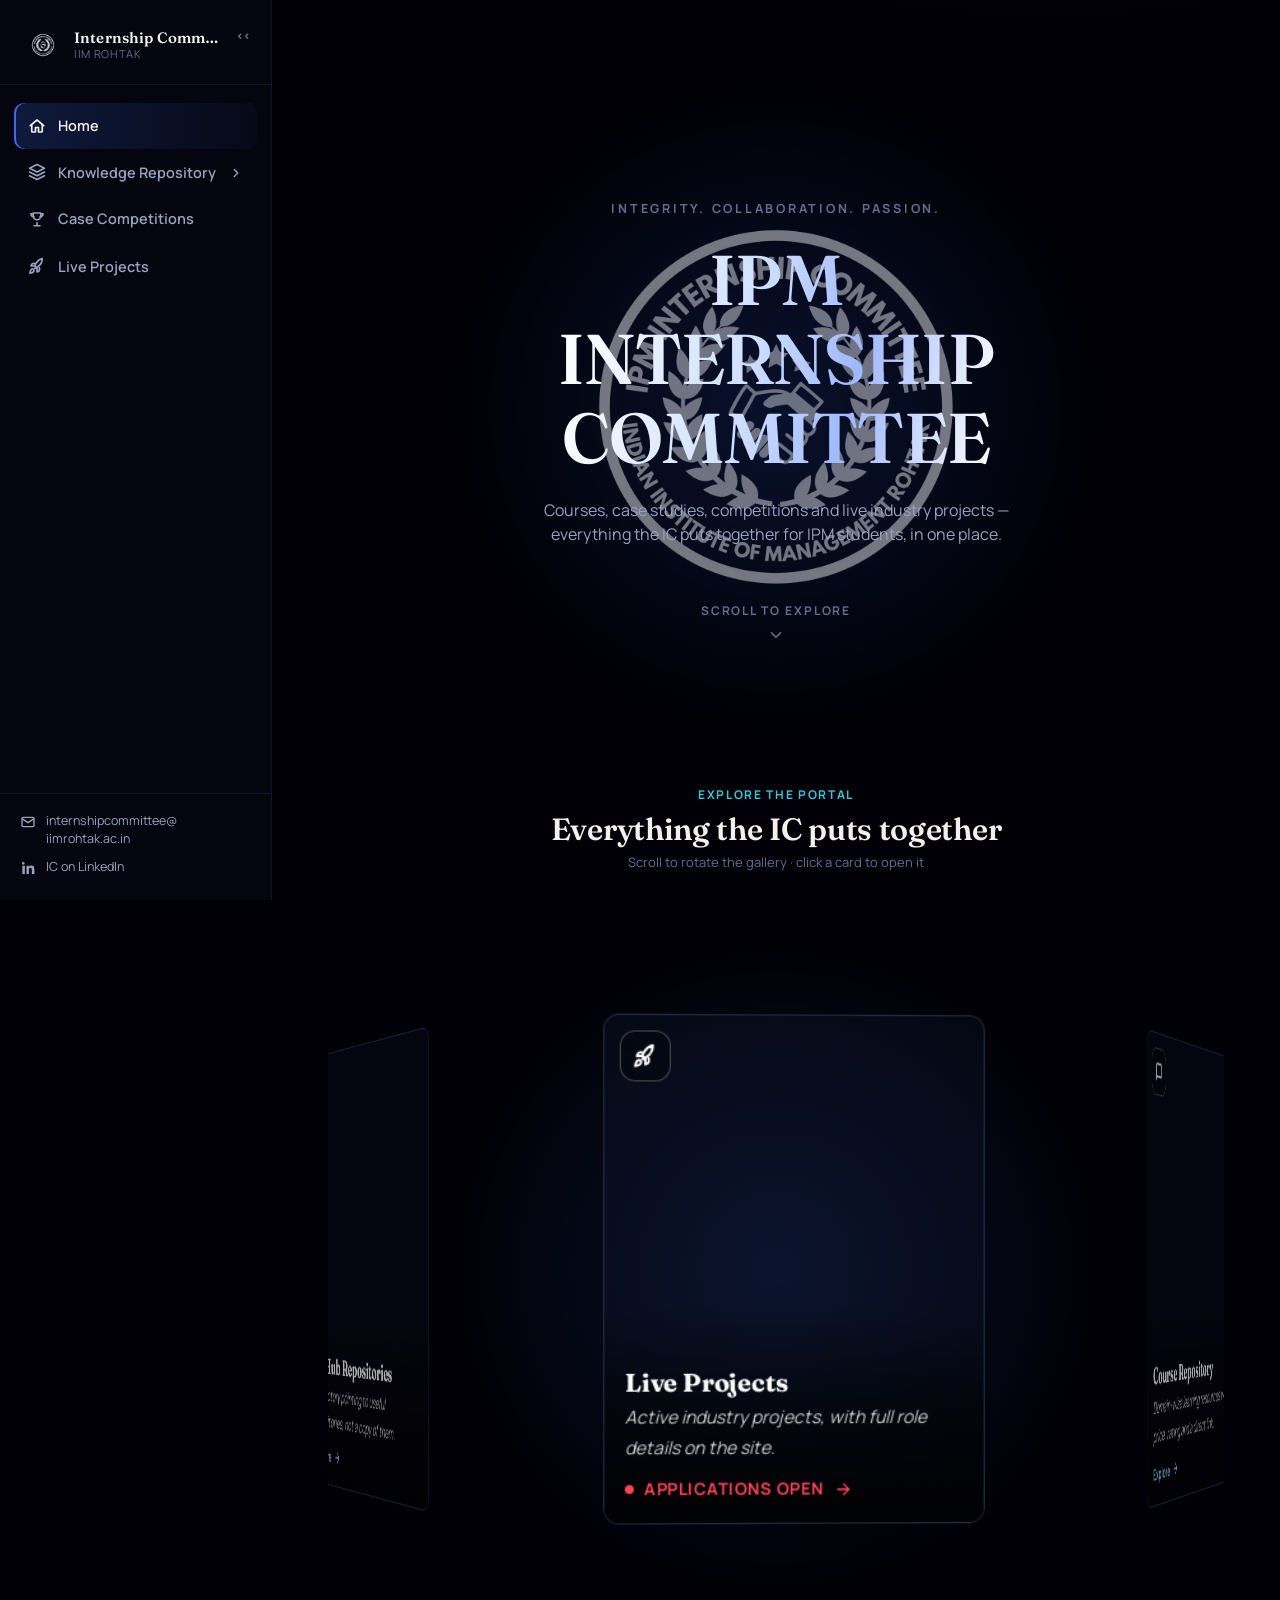
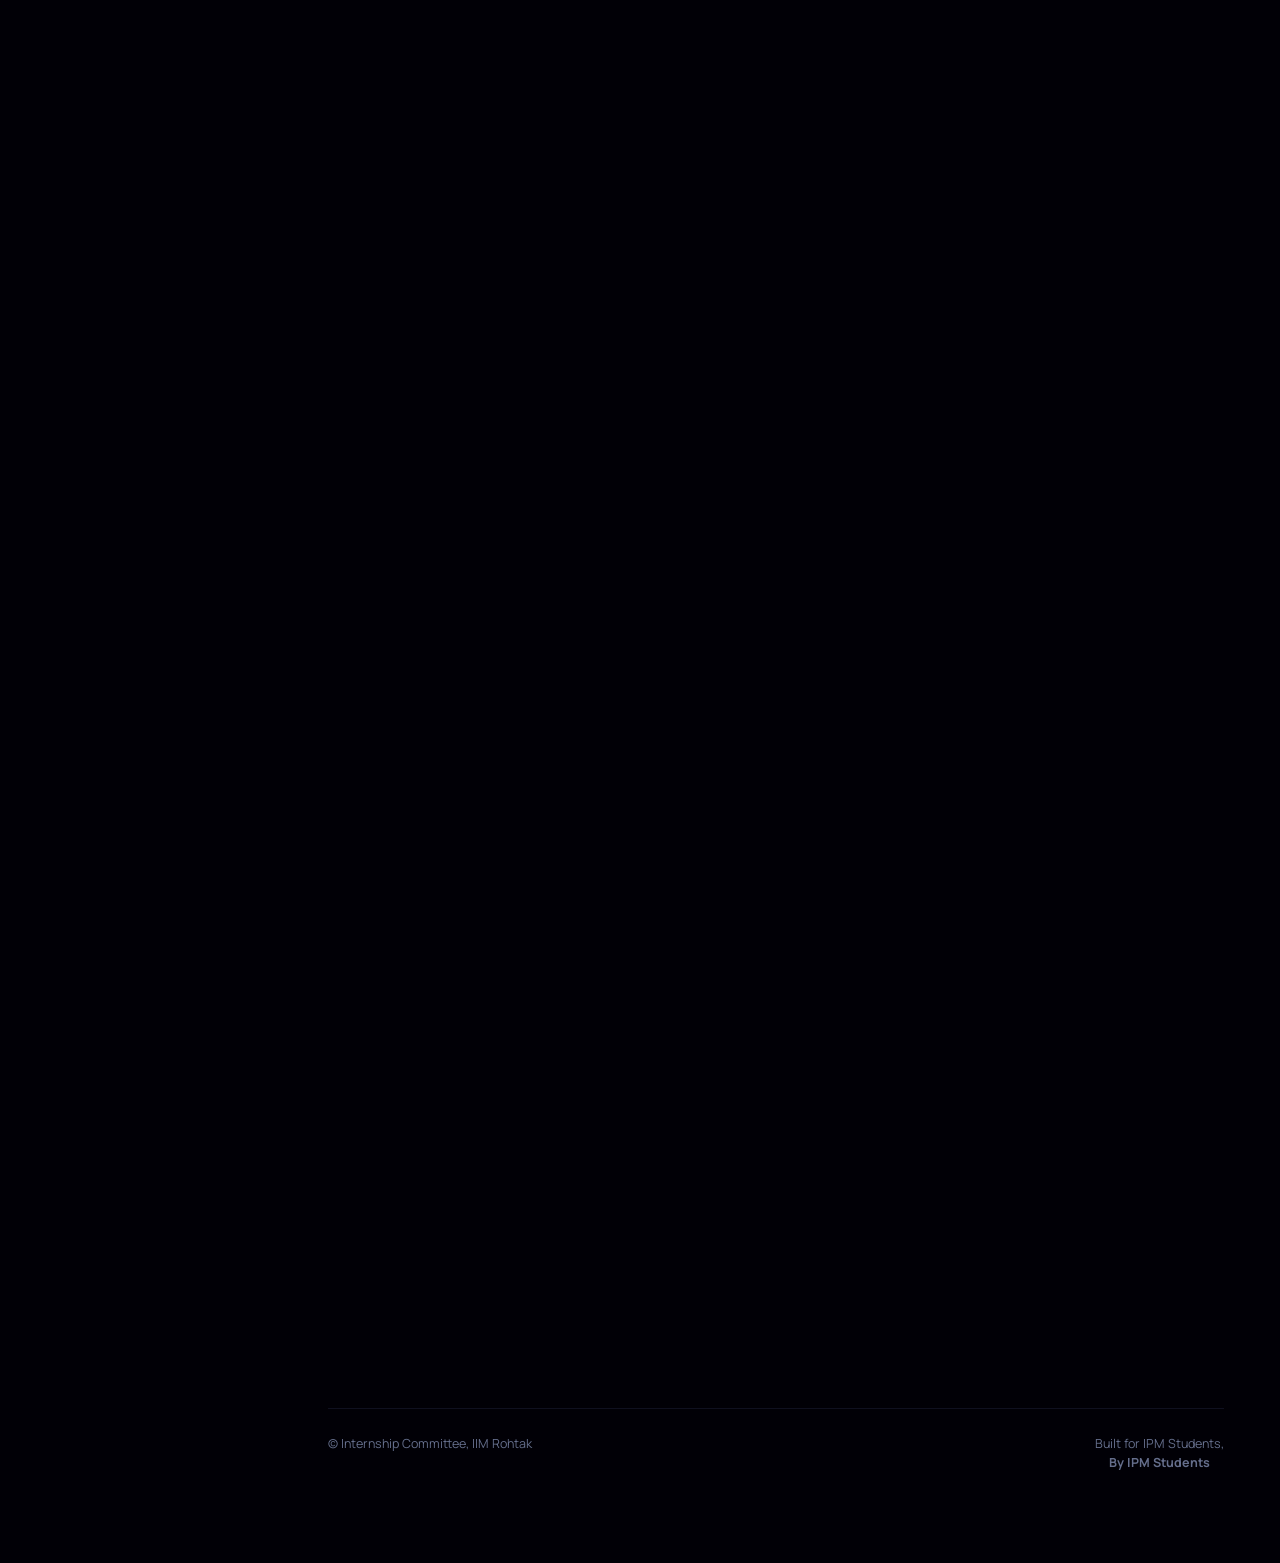
==== commit ad127c0c: "asfdas" ====
--- a/index.html
+++ b/index.html
@@ -10,7 +10,7 @@
 <link rel="stylesheet" href="css/layout.css">
 <link rel="stylesheet" href="css/components.css">
 <link rel="stylesheet" href="css/home.css">
-<link rel="stylesheet" href="css/scene.css">
+<link rel="stylesheet" href="assets/circular-gallery.css">
 </head>
 <body data-page="home">
 <a class="skip-link" href="#main-content">Skip to content</a>
@@ -64,121 +64,97 @@
 
   <main class="main" id="main-content">
 
-    <section class="scene" id="scene">
-      <h1 class="visually-hidden">IPM Internship Committee, IIM Rohtak — Integrity. Collaboration. Passion.</h1>
+    <section class="hero">
+      <div class="logo-stage" aria-hidden="true">
+        <div class="logo-orbit">
+          <img src="assets/logo.png" alt="">
+        </div>
+      </div>
 
-      <div class="scene-sticky">
-        <p class="scene-hint" id="sceneHint">Scroll to explore</p>
+      <div class="hero-inner">
+        <div class="hero-eyebrow">Integrity. Collaboration. Passion.</div>
+        <h1 class="hero-tagline">IPM<br>INTERNSHIP<br>COMMITTEE</h1>
+        <p class="hero-sub">Courses, case studies, competitions and live industry projects — everything the IC puts together for IPM students, in one place.</p>
+      </div>
 
-        <div class="scene-logo-stage" aria-hidden="true">
-          <div class="scene-logo" id="sceneLogo">
-            <img src="assets/logo.png" alt="">
-          </div>
+      <a class="hero-scroll-cue" href="#explore">
+        <span>Scroll to explore</span>
+        <svg viewBox="0 0 24 24" fill="none" stroke="currentColor" stroke-width="2.2" stroke-linecap="round" stroke-linejoin="round" aria-hidden="true"><path d="M6 9l6 6 6-6"/></svg>
+      </a>
+    </section>
+
+    <section class="home-gallery" id="explore" aria-labelledby="gallery-heading">
+      <div class="gallery-stage">
+        <div class="gallery-heading">
+          <span class="eyebrow">Explore the portal</span>
+          <h2 class="section-heading" id="gallery-heading">Everything the IC puts together</h2>
+          <p class="gallery-hint">Scroll to rotate the gallery &middot; click a card to open it</p>
         </div>
+        <!-- React mounts the 3D circular gallery here (source: gallery/, built to assets/circular-gallery.js). -->
+        <div id="circular-gallery-root" class="dark"></div>
 
-        <div class="scene-marquee" id="sceneMarquee" aria-hidden="true">
-          <div class="marquee-row marquee-row--top">
-            <div class="marquee-track marquee-track--left">
-              <div class="marquee-group">
-                <span class="marquee-item marquee-item--serif">No Guts No Glory</span><span class="marquee-sep">✦</span>
-                <span class="marquee-item marquee-item--serif">No Guts No Glory</span><span class="marquee-sep">✦</span>
-                <span class="marquee-item marquee-item--serif">No Guts No Glory</span><span class="marquee-sep">✦</span>
-                <span class="marquee-item marquee-item--serif">No Guts No Glory</span><span class="marquee-sep">✦</span>
-                <span class="marquee-item marquee-item--serif">No Guts No Glory</span><span class="marquee-sep">✦</span>
-                <span class="marquee-item marquee-item--serif">No Guts No Glory</span><span class="marquee-sep">✦</span>
+        <!-- No-JavaScript fallback: plain cards, hidden as soon as the gallery mounts. -->
+        <div class="hero-cards gallery-fallback">
+          <a class="glass-card home-card" href="live-projects.html">
+            <div>
+              <div class="card-head">
+                <div class="card-icon"><svg viewBox="0 0 24 24" fill="none" stroke="currentColor" stroke-width="2.2" stroke-linecap="round" stroke-linejoin="round"><path d="M4.5 16.5c-1.5 1.26-2 5-2 5s3.74-.5 5-2c.71-.84.7-2.13-.09-2.91a2.18 2.18 0 0 0-2.91-.09z"/><path d="M12 15l-3-3a22 22 0 0 1 2-3.95A12.88 12.88 0 0 1 19 2c0 2.72-.78 7.5-6 11a22.35 22.35 0 0 1-4 2z"/><path d="M9 12H4s.55-2.23 2-3c1.62-.87 4 0 4 0"/><path d="M12 15v5s2.23-.55 3-2c.87-1.62 0-4 0-4"/></svg></div>
+                <h3>Live Projects</h3>
               </div>
-              <div class="marquee-group" aria-hidden="true">
-                <span class="marquee-item marquee-item--serif">No Guts No Glory</span><span class="marquee-sep">✦</span>
-                <span class="marquee-item marquee-item--serif">No Guts No Glory</span><span class="marquee-sep">✦</span>
-                <span class="marquee-item marquee-item--serif">No Guts No Glory</span><span class="marquee-sep">✦</span>
-                <span class="marquee-item marquee-item--serif">No Guts No Glory</span><span class="marquee-sep">✦</span>
-                <span class="marquee-item marquee-item--serif">No Guts No Glory</span><span class="marquee-sep">✦</span>
-                <span class="marquee-item marquee-item--serif">No Guts No Glory</span><span class="marquee-sep">✦</span>
+              <p>Active industry projects, with full role details on the site.</p>
+            </div>
+            <span class="card-cta">View projects <svg viewBox="0 0 24 24" fill="none" stroke="currentColor" stroke-width="2.2" stroke-linecap="round" stroke-linejoin="round"><path d="M5 12h14M13 5l7 7-7 7"/></svg></span>
+          </a>
+          <a class="glass-card home-card" href="courses.html">
+            <div>
+              <div class="card-head">
+                <div class="card-icon"><svg viewBox="0 0 24 24" fill="none" stroke="currentColor" stroke-width="2.2" stroke-linecap="round" stroke-linejoin="round"><path d="M4 19.5A2.5 2.5 0 0 1 6.5 17H20V4H6.5A2.5 2.5 0 0 0 4 6.5v13z"/><path d="M4 19.5V6.5"/></svg></div>
+                <h3>Course Repository</h3>
               </div>
+              <p>Domain-wise learning resources with price, rating and a direct link.</p>
             </div>
-          </div>
-
-          <div class="marquee-row marquee-row--bottom">
-            <div class="marquee-track marquee-track--right">
-              <div class="marquee-group">
-                <span class="marquee-item marquee-item--sans">Integrity. Collaboration. Passion.</span><span class="marquee-sep">✦</span>
-                <span class="marquee-item marquee-item--sans">Integrity. Collaboration. Passion.</span><span class="marquee-sep">✦</span>
-                <span class="marquee-item marquee-item--sans">Integrity. Collaboration. Passion.</span><span class="marquee-sep">✦</span>
-                <span class="marquee-item marquee-item--sans">Integrity. Collaboration. Passion.</span><span class="marquee-sep">✦</span>
+            <span class="card-cta">Explore <svg viewBox="0 0 24 24" fill="none" stroke="currentColor" stroke-width="2.2" stroke-linecap="round" stroke-linejoin="round"><path d="M5 12h14M13 5l7 7-7 7"/></svg></span>
+          </a>
+          <a class="glass-card home-card" href="case-competitions.html">
+            <div>
+              <div class="card-head">
+                <div class="card-icon"><svg viewBox="0 0 24 24" fill="none" stroke="currentColor" stroke-width="2.2" stroke-linecap="round" stroke-linejoin="round"><path d="M8 21h8M12 17v4M7 4h10v4a5 5 0 0 1-10 0V4z"/><path d="M17 5h3a4 4 0 0 1-4 4M7 5H4a4 4 0 0 0 4 4"/></svg></div>
+                <h3>Case Competitions</h3>
               </div>
-              <div class="marquee-group" aria-hidden="true">
-                <span class="marquee-item marquee-item--sans">Integrity. Collaboration. Passion.</span><span class="marquee-sep">✦</span>
-                <span class="marquee-item marquee-item--sans">Integrity. Collaboration. Passion.</span><span class="marquee-sep">✦</span>
-                <span class="marquee-item marquee-item--sans">Integrity. Collaboration. Passion.</span><span class="marquee-sep">✦</span>
-                <span class="marquee-item marquee-item--sans">Integrity. Collaboration. Passion.</span><span class="marquee-sep">✦</span>
+              <p>Compete in analysing and solving real-world business problems.</p>
+            </div>
+            <span class="card-cta">View competitions <svg viewBox="0 0 24 24" fill="none" stroke="currentColor" stroke-width="2.2" stroke-linecap="round" stroke-linejoin="round"><path d="M5 12h14M13 5l7 7-7 7"/></svg></span>
+          </a>
+          <a class="glass-card home-card" href="case-studies.html">
+            <div>
+              <div class="card-head">
+                <div class="card-icon"><svg viewBox="0 0 24 24" fill="none" stroke="currentColor" stroke-width="2.2" stroke-linecap="round" stroke-linejoin="round"><path d="M14 2H6a2 2 0 0 0-2 2v16a2 2 0 0 0 2 2h12a2 2 0 0 0 2-2V8z"/><path d="M14 2v6h6"/></svg></div>
+                <h3>Case Studies</h3>
               </div>
+              <p>Written case studies from the IC research cell and student contributors.</p>
             </div>
-          </div>
-        </div>
-
-        <div class="scene-cards" id="sceneCards">
-          <a class="cf-card" data-cf-index="0" href="case-competitions.html">
-            <div class="cf-card-inner">
-              <div class="card-icon"><svg viewBox="0 0 24 24" fill="none" stroke="currentColor" stroke-width="2.2" stroke-linecap="round" stroke-linejoin="round"><path d="M8 21h8M12 17v4M7 4h10v4a5 5 0 0 1-10 0V4z"/><path d="M17 5h3a4 4 0 0 1-4 4M7 5H4a4 4 0 0 0 4 4"/></svg></div>
-              <h3>Case Competitions</h3>
-              <p>Compete in analysing and solving real-world business problems.</p>
-              <span class="card-cta">View competitions <svg viewBox="0 0 24 24" fill="none" stroke="currentColor" stroke-width="2.2" stroke-linecap="round" stroke-linejoin="round"><path d="M5 12h14M13 5l7 7-7 7"/></svg></span>
+            <span class="card-cta">Explore <svg viewBox="0 0 24 24" fill="none" stroke="currentColor" stroke-width="2.2" stroke-linecap="round" stroke-linejoin="round"><path d="M5 12h14M13 5l7 7-7 7"/></svg></span>
+          </a>
+          <a class="glass-card home-card" href="iimr-resources.html">
+            <div>
+              <div class="card-head">
+                <div class="card-icon"><svg viewBox="0 0 24 24" fill="none" stroke="currentColor" stroke-width="2.2" stroke-linecap="round" stroke-linejoin="round"><circle cx="12" cy="12" r="9"/><path d="M15 9l-2 6-6 2 2-6 6-2z"/></svg></div>
+                <h3>IIMR Student Resources</h3>
+              </div>
+              <p>Databases and tools students use, with login requirements made clear.</p>
             </div>
+            <span class="card-cta">Explore <svg viewBox="0 0 24 24" fill="none" stroke="currentColor" stroke-width="2.2" stroke-linecap="round" stroke-linejoin="round"><path d="M5 12h14M13 5l7 7-7 7"/></svg></span>
           </a>
-
-          <a class="cf-card" data-cf-index="1" href="case-studies.html">
-            <div class="cf-card-inner">
-              <div class="card-icon"><svg viewBox="0 0 24 24" fill="none" stroke="currentColor" stroke-width="2.2" stroke-linecap="round" stroke-linejoin="round"><path d="M14 2H6a2 2 0 0 0-2 2v16a2 2 0 0 0 2 2h12a2 2 0 0 0 2-2V8z"/><path d="M14 2v6h6"/></svg></div>
-              <h3>Case Studies</h3>
-              <p>Written case studies from the IC research cell and student contributors.</p>
-              <span class="card-cta">Read case studies <svg viewBox="0 0 24 24" fill="none" stroke="currentColor" stroke-width="2.2" stroke-linecap="round" stroke-linejoin="round"><path d="M5 12h14M13 5l7 7-7 7"/></svg></span>
+          <a class="glass-card home-card" href="github-repositories.html">
+            <div>
+              <div class="card-head">
+                <div class="card-icon"><svg viewBox="0 0 24 24" fill="none" stroke="currentColor" stroke-width="2.2" stroke-linecap="round" stroke-linejoin="round"><path d="M8 9l-4 4 4 4M16 9l4 4-4 4"/></svg></div>
+                <h3>GitHub Repositories</h3>
+              </div>
+              <p>A directory pointing to useful repositories, not a copy of them.</p>
             </div>
+            <span class="card-cta">Explore <svg viewBox="0 0 24 24" fill="none" stroke="currentColor" stroke-width="2.2" stroke-linecap="round" stroke-linejoin="round"><path d="M5 12h14M13 5l7 7-7 7"/></svg></span>
           </a>
-
-          <a class="cf-card" data-cf-index="2" href="courses.html">
-            <div class="cf-card-inner">
-              <div class="card-icon"><svg viewBox="0 0 24 24" fill="none" stroke="currentColor" stroke-width="2.2" stroke-linecap="round" stroke-linejoin="round"><path d="M4 19.5A2.5 2.5 0 0 1 6.5 17H20V4H6.5A2.5 2.5 0 0 0 4 6.5v13z"/><path d="M4 19.5V6.5"/></svg></div>
-              <h3>Course Repository</h3>
-              <p>Courses and learning resources, sorted by domain.</p>
-              <span class="card-cta">Browse courses <svg viewBox="0 0 24 24" fill="none" stroke="currentColor" stroke-width="2.2" stroke-linecap="round" stroke-linejoin="round"><path d="M5 12h14M13 5l7 7-7 7"/></svg></span>
-            </div>
-          </a>
-
-          <a class="cf-card" data-cf-index="3" href="github-repositories.html">
-            <div class="cf-card-inner">
-              <div class="card-icon"><svg viewBox="0 0 24 24" fill="none" stroke="currentColor" stroke-width="2.2" stroke-linecap="round" stroke-linejoin="round"><path d="M8 9l-4 4 4 4M16 9l4 4-4 4"/></svg></div>
-              <h3>GitHub Repositories</h3>
-              <p>Real repositories worth reusing, kept up to date.</p>
-              <span class="card-cta">View repositories <svg viewBox="0 0 24 24" fill="none" stroke="currentColor" stroke-width="2.2" stroke-linecap="round" stroke-linejoin="round"><path d="M5 12h14M13 5l7 7-7 7"/></svg></span>
-            </div>
-          </a>
-
-          <a class="cf-card" data-cf-index="4" href="iimr-resources.html">
-            <div class="cf-card-inner">
-              <div class="card-icon"><svg viewBox="0 0 24 24" fill="none" stroke="currentColor" stroke-width="2.2" stroke-linecap="round" stroke-linejoin="round"><circle cx="12" cy="12" r="9"/><path d="M15 9l-2 6-6 2 2-6 6-2z"/></svg></div>
-              <h3>IIMR Student Resources</h3>
-              <p>Institute perks and resources, login requirements shown upfront.</p>
-              <span class="card-cta">See resources <svg viewBox="0 0 24 24" fill="none" stroke="currentColor" stroke-width="2.2" stroke-linecap="round" stroke-linejoin="round"><path d="M5 12h14M13 5l7 7-7 7"/></svg></span>
-            </div>
-          </a>
-
-          <a class="cf-card" data-cf-index="5" href="live-projects.html">
-            <div class="cf-card-inner">
-              <div class="card-icon"><svg viewBox="0 0 24 24" fill="none" stroke="currentColor" stroke-width="2.2" stroke-linecap="round" stroke-linejoin="round"><rect x="3" y="7" width="18" height="13" rx="2"/><path d="M8 7V5a2 2 0 0 1 2-2h4a2 2 0 0 1 2 2v2"/></svg></div>
-              <h3>Live Projects</h3>
-              <p>Active industry projects, with full role details on the site.</p>
-              <span class="card-live-badge" id="home-live-badge"><span class="pulse-dot"></span> Applications open</span>
-            </div>
-          </a>
-        </div>
-
-        <div class="scene-dots" id="sceneDots" aria-hidden="true">
-          <span class="cf-dot is-active"></span>
-          <span class="cf-dot"></span>
-          <span class="cf-dot"></span>
-          <span class="cf-dot"></span>
-          <span class="cf-dot"></span>
-          <span class="cf-dot"></span>
         </div>
       </div>
     </section>
@@ -194,8 +170,6 @@
 <script src="js/icons.js"></script>
 <script src="js/data-adapter.js"></script>
 <script src="js/sidebar.js"></script>
-<script src="js/render-home.js"></script>
-<script src="js/scene.js"></script>
+<script src="assets/circular-gallery.js"></script>
 </body>
 </html>
-
--- a/css/base.css
+++ b/css/base.css
@@ -6,39 +6,34 @@
 
 :root{
   /* --- Color tokens --- */
-  --bg:               #F7F4EE;
-  --bg-radial-1:      #EBF0FC;
-  --bg-radial-2:      #FBF2E4;
-  --sidebar-bg:       #FDFBF6ee;
-  --sidebar-border:   rgba(30,32,48,0.08);
+  --bg:               #010006;
+  --bg-radial-1:      #070a17;
+  --bg-radial-2:      #01000a;
+  --sidebar-bg:       #05060fee;
+  --sidebar-border:   rgba(140,160,255,0.10);
 
-  --surface:          rgba(255, 255, 255, 0.55);
-  --surface-strong:   rgba(255, 255, 255, 0.85);
-  --surface-border:   rgba(30, 32, 48, 0.09);
-  --surface-border-hover: rgba(30, 32, 48, 0.18);
+  --surface:          rgba(16, 22, 46, 0.50);
+  --surface-strong:   rgba(18, 26, 54, 0.72);
+  --surface-border:   rgba(150, 170, 255, 0.14);
+  --surface-border-hover: rgba(150, 180, 255, 0.32);
 
   --accent:           #3B6BF6;   /* cobalt / electric blue */
-  --accent-rgb:        59,107,246;
-  --accent-soft:      #1D4ED8;
-  --accent-2:         #0E7490;   /* deep teal secondary */
-  --accent-2-rgb:      14,116,144;
-  --accent-2-soft:    #3C57C7;
+  --accent-soft:      #5C86FF;
+  --accent-2:         #38C6D9;   /* cyan-indigo secondary */
+  --accent-2-soft:    #6C7CFF;
 
-  --text-primary:     #1C1F2B;
-  --text-secondary:   #5A6178;
-  --text-muted:       #868EA3;
+  --text-primary:     #F3F1EA;
+  --text-secondary:   #99A2BE;
+  --text-muted:       #656E8C;
 
-  --live-red:         #DC2626;
+  --live-red:         #FF4457;
 
-  --gold:             #B45309;  /* deadlines, ratings, warnings */
-  --gold-rgb:          180,83,9;
-
-  --stage-1:          #DC2626;  /* Applications Open   — red */
-  --stage-1-rgb:       220,38,38;
-  --stage-2:          #B45309;  /* Selection Ongoing   — yellow/amber */
-  --stage-2-rgb:       180,83,9;
-  --stage-3:          #15803D;  /* Ongoing Project     — green */
-  --stage-3-rgb:       21,128,61;
+  --stage-1:          #FF4457;  /* Applications Open   — red */
+  --stage-1-rgb:       255,68,87;
+  --stage-2:          #FFC53D;  /* Selection Ongoing   — yellow */
+  --stage-2-rgb:       255,197,61;
+  --stage-3:          #33D17A;  /* Ongoing Project     — green */
+  --stage-3-rgb:       51,209,122;
 
   --radius-s:  10px;
   --radius-m:  16px;
@@ -63,7 +58,7 @@
   min-height:100vh;
   background:
     radial-gradient(1100px 700px at 82% -8%, var(--bg-radial-1) 0%, transparent 60%),
-    radial-gradient(900px 600px at -10% 110%, var(--bg-radial-2) 0%, transparent 55%),
+    radial-gradient(900px 600px at -10% 110%, #060a1c 0%, transparent 55%),
     var(--bg);
   color: var(--text-primary);
   font-family: var(--font-body);
@@ -102,8 +97,8 @@
 /* --- Scrollbar (subtle) --- */
 ::-webkit-scrollbar{ width: 10px; height: 10px; }
 ::-webkit-scrollbar-track{ background: transparent; }
-::-webkit-scrollbar-thumb{ background: rgba(30,40,80,0.16); border-radius: 10px; }
-::-webkit-scrollbar-thumb:hover{ background: rgba(30,40,80,0.28); }
+::-webkit-scrollbar-thumb{ background: rgba(120,140,220,0.25); border-radius: 10px; }
+::-webkit-scrollbar-thumb:hover{ background: rgba(120,140,220,0.4); }
 
 /* --- Reduced motion --- */
 @media (prefers-reduced-motion: reduce){
--- a/css/layout.css
+++ b/css/layout.css
@@ -42,7 +42,7 @@
   cursor: pointer;
   transition: background .18s var(--ease), color .18s var(--ease);
 }
-.sidebar-pin-btn:hover{ background: rgba(var(--accent-rgb),0.10); color: var(--text-primary); }
+.sidebar-pin-btn:hover{ background: rgba(120,140,255,0.12); color: var(--text-primary); }
 
 /* ---------------- Sidebar text truncation (prevents label/email wrapping) ---------------- */
 .sidebar-brand .brand-text{ display:flex; flex-direction:column; line-height:1.2; min-width:0; overflow:hidden; flex: 1; padding-right: 26px; }
@@ -66,7 +66,8 @@
 }
 .sidebar-brand img{
   width:38px; height:38px; object-fit:contain; flex-shrink:0;
-  /* logo is drawn in black; render it as-is for the light sidebar background */
+  /* render the logo in white for the dark sidebar background, per brief */
+  filter: brightness(0) invert(1);
 }
 
 .sidebar-nav{
@@ -87,9 +88,9 @@
   margin-bottom: 2px;
   min-width: 0;
 }
-.nav-link:hover{ background: rgba(var(--accent-rgb),0.07); color: var(--text-primary); }
+.nav-link:hover{ background: rgba(120,140,255,0.08); color: var(--text-primary); }
 .nav-link.is-active{
-  background: linear-gradient(90deg, rgba(var(--accent-rgb),0.16), rgba(var(--accent-rgb),0.03));
+  background: linear-gradient(90deg, rgba(59,107,246,0.20), rgba(59,107,246,0.04));
   color: var(--text-primary);
   box-shadow: inset 2px 0 0 var(--accent);
 }
@@ -120,7 +121,7 @@
   min-width: 0;
 }
 .nav-group-trigger .nav-label{ flex:1; text-align:left; }
-.nav-group-trigger:hover{ background: rgba(var(--accent-rgb),0.07); color: var(--text-primary); }
+.nav-group-trigger:hover{ background: rgba(120,140,255,0.08); color: var(--text-primary); }
 .nav-group-trigger .chevron{
   width:14px; height:14px; flex-shrink:0;
   transition: transform .25s var(--ease), opacity .2s var(--ease);
@@ -172,6 +173,7 @@
   backdrop-filter: blur(14px);
 }
 .mobile-topbar .brand-text strong{ font-family: var(--font-display); font-size: 15px; }
+.mobile-topbar img{ filter: brightness(0) invert(1); }
 .menu-btn{
   width: 42px; height: 42px;
   border-radius: var(--radius-s);
@@ -186,7 +188,7 @@
 .sidebar-scrim{
   display:none;
   position: fixed; inset:0;
-  background: rgba(18,18,28,0.32);
+  background: rgba(1,0,6,0.6);
   backdrop-filter: blur(2px);
   z-index: 55;
 }
@@ -244,7 +246,7 @@
     position: fixed; left:0; top:0; height: 100dvh;
     transform: translateX(-104%);
     transition: transform .32s var(--ease);
-    box-shadow: 24px 0 60px rgba(30,30,45,.16);
+    box-shadow: 24px 0 60px rgba(0,0,0,.5);
   }
   .app-shell.nav-open .sidebar{ transform: translateX(0); }
   .app-shell.nav-open .sidebar-scrim{ display:block; }
@@ -274,20 +276,7 @@
   justify-content: space-between;
   gap: 28px;
   flex-wrap: wrap;
-  margin: -56px -56px 40px;
-  padding: 30px 56px 44px;
-  position: sticky;
-  top: 0;
-  z-index: 45;
-  background: linear-gradient(to bottom,
-    var(--bg) 0%,
-    var(--bg) 55%,
-    rgba(247,244,238,0) 100%);
-  backdrop-filter: blur(10px);
-  -webkit-backdrop-filter: blur(10px);
-}
-@media (max-width: 900px){
-  .page-header-row{ margin: -34px -20px 40px; padding: 22px 20px 30px; }
+  margin-bottom: 40px;
 }
 .page-header-row .page-header{ margin-bottom: 0; }
 
@@ -297,7 +286,7 @@
   gap: 16px;
   padding: 16px 18px;
   border-radius: var(--radius-m, 16px);
-  background: linear-gradient(135deg, rgba(var(--accent-rgb),0.13), rgba(var(--accent-2-rgb),0.08));
+  background: linear-gradient(135deg, rgba(59,107,246,0.14), rgba(56,198,217,0.08));
   border: 1px solid var(--surface-border);
   max-width: 340px;
   flex-shrink: 0;
@@ -312,7 +301,7 @@
   color: var(--accent-2);
   font-weight: 600;
   text-decoration: none;
-  border-bottom: 1px solid rgba(var(--accent-2-rgb),0.4);
+  border-bottom: 1px solid rgba(56,198,217,0.4);
 }
 .showcase-card a.showcase-link:hover{ border-bottom-color: var(--accent-2); }
 .showcase-card .showcase-btn{
@@ -360,7 +349,7 @@
   color: var(--text-secondary);
   font-size: 14.5px;
 }
-.state-msg.is-error{ border-color: rgba(220,38,38,0.35); color: var(--live-red); }
+.state-msg.is-error{ border-color: rgba(255,90,110,0.35); color: #ffb2ba; }
 
 footer.site-footer{
   margin-top: 70px;
@@ -376,80 +365,3 @@
   line-height: 1.5;
 }
 .footer-built span{ display: block; }
-
-/* ============================================================
-   Courses page — "Cased It" banner background
-   One image (assets/courses-bg.jpg) doubles as both the sidebar skin
-   (its dark left panel) and the main content backdrop (its lighter
-   right half) — sidebar and main are made transparent so the same
-   fixed image reads as one continuous scene behind both.
-   ============================================================ */
-body[data-page="courses"]{
-  background: var(--bg);
-}
-body[data-page="courses"] .app-shell{ background: transparent; }
-body[data-page="courses"] .main{
-  background-image: url('../assets/courses-main-bg.jpg');
-  background-size: cover;
-  background-position: left center;
-  background-attachment: fixed;
-  background-repeat: no-repeat;
-}
-
-body[data-page="courses"] .sidebar{
-  background-image:
-    linear-gradient(rgba(15,22,38,0.82), rgba(15,22,38,0.82)),
-    url('../assets/courses-sidebar-bg.jpg');
-  background-size: cover, contain;
-  background-position: center, center;
-  background-repeat: no-repeat, no-repeat;
-  background-color: #1c2739;
-  border-right-color: rgba(255,255,255,0.14);
-  backdrop-filter: none;
-  -webkit-backdrop-filter: none;
-}
-body[data-page="courses"] .sidebar-brand,
-body[data-page="courses"] .sidebar-footer{
-  border-color: rgba(255,255,255,0.16);
-}
-body[data-page="courses"] .sidebar [data-ic-logo]{
-  filter: brightness(0) invert(1);
-}
-
-/* Sidebar font colors — switched to light tones so they read against the
-   dark half of the banner */
-body[data-page="courses"] .sidebar .brand-text strong{ color: #FFF8EC; }
-body[data-page="courses"] .sidebar .brand-text span,
-body[data-page="courses"] .sidebar .nav-link,
-body[data-page="courses"] .sidebar .nav-group-trigger,
-body[data-page="courses"] .sidebar .sidebar-pin-btn,
-body[data-page="courses"] .sidebar .sidebar-footer a{
-  color: rgba(255,248,236,0.72);
-}
-body[data-page="courses"] .sidebar .nav-link:hover,
-body[data-page="courses"] .sidebar .nav-group-trigger:hover,
-body[data-page="courses"] .sidebar .nav-group.is-open .nav-group-trigger,
-body[data-page="courses"] .sidebar .sidebar-pin-btn:hover{
-  background: rgba(255,255,255,0.10);
-  color: #FFF8EC;
-}
-body[data-page="courses"] .sidebar .nav-link.is-active{
-  color: #FFF8EC;
-  background: linear-gradient(90deg, rgba(255,255,255,0.16), rgba(255,255,255,0.02));
-  box-shadow: inset 2px 0 0 #FFD98A;
-}
-body[data-page="courses"] .sidebar .sidebar-footer a:hover{ color: #FFD98A; }
-
-@media (max-width: 900px){
-  body[data-page="courses"] .mobile-topbar{
-    background: rgba(12,18,36,0.72);
-    border-bottom-color: rgba(255,255,255,0.14);
-  }
-  body[data-page="courses"] .mobile-topbar .brand-text strong{ color: #FFF8EC; }
-  body[data-page="courses"] .mobile-topbar [data-ic-logo]{ filter: brightness(0) invert(1); }
-  body[data-page="courses"] .menu-btn{
-    background: rgba(255,255,255,0.12);
-    border-color: rgba(255,255,255,0.24);
-    color: #FFF8EC;
-  }
-}
--- a/css/components.css
+++ b/css/components.css
@@ -19,7 +19,7 @@
   color: #fff;
   box-shadow: 0 1px 0 rgba(255,255,255,0.08) inset;
 }
-.btn-primary:hover{ transform: translateY(-2px); background: #2C55D8; box-shadow: 0 10px 24px -12px rgba(59,107,246,0.5), 0 1px 0 rgba(255,255,255,0.08) inset; }
+.btn-primary:hover{ transform: translateY(-2px); background: #2C55D8; }
 .btn-primary:hover svg{ transform: translateX(3px); }
 .btn-ghost{
   background: var(--surface);
@@ -36,14 +36,14 @@
   border-radius: var(--radius-l);
   backdrop-filter: blur(18px);
   -webkit-backdrop-filter: blur(18px);
-  box-shadow: 0 1px 0 rgba(255,255,255,0.7) inset, 0 16px 34px -22px rgba(30,32,50,0.14);
+  box-shadow: 0 1px 0 rgba(255,255,255,0.04) inset, 0 20px 40px -24px rgba(0,0,0,0.6);
   transition: transform .28s var(--ease), box-shadow .28s var(--ease), border-color .28s var(--ease), background .28s var(--ease);
 }
 .glass-card:hover{
   transform: translateY(-4px);
   border-color: var(--surface-border-hover);
   background: var(--surface-strong);
-  box-shadow: 0 18px 34px -20px rgba(30,32,50,0.18), 0 1px 0 rgba(255,255,255,0.8) inset;
+  box-shadow: 0 18px 34px -20px rgba(0,0,0,0.55), 0 1px 0 rgba(255,255,255,0.06) inset;
 }
 
 /* ---------------- Home nav cards ---------------- */
@@ -61,8 +61,8 @@
   width: 44px; height:44px;
   flex-shrink: 0;
   border-radius: 12px;
-  background: rgba(var(--accent-rgb),0.13);
-  border: 1px solid rgba(var(--accent-rgb),0.28);
+  background: rgba(59,107,246,0.14);
+  border: 1px solid rgba(92,134,255,0.28);
   display:flex; align-items:center; justify-content:center;
   color: var(--accent-2);
 }
@@ -94,7 +94,7 @@
 }
 .home-card--live .card-live-badge .pulse-dot{
   width:7px; height:7px; border-radius:50%; background: var(--live-red);
-  box-shadow: 0 0 0 0 rgba(var(--stage-1-rgb),0.6);
+  box-shadow: 0 0 0 0 rgba(255,68,87,0.6);
   animation: pulse-dot-1 1.8s infinite;
 }
 .home-card--live .card-live-badge.is-closed{
@@ -110,12 +110,12 @@
 .course-row{ display:flex; align-items:center; justify-content:space-between; gap:10px; }
 .price-chip{
   font-weight:800; font-size: 14px; color: var(--text-primary);
-  background: rgba(var(--accent-2-rgb),0.10); border:1px solid rgba(var(--accent-2-rgb),0.28);
+  background: rgba(56,198,217,0.12); border:1px solid rgba(56,198,217,0.28);
   padding: 5px 12px; border-radius: 999px;
 }
 .rating{
   display:flex; align-items:center; gap:6px;
-  font-size: 13.5px; font-weight:700; color: var(--gold);
+  font-size: 13.5px; font-weight:700; color: #FFC857;
 }
 .rating svg{ width:15px; height:15px; }
 .domain-tag{
@@ -124,8 +124,8 @@
   color: var(--accent-2);
   padding: 4px 10px;
   border-radius: 999px;
-  border: 1px solid rgba(var(--accent-2-rgb),0.32);
-  background: rgba(var(--accent-2-rgb),0.08);
+  border: 1px solid rgba(56,198,217,0.3);
+  background: rgba(56,198,217,0.08);
 }
 .duration-chip{
   display:inline-flex; align-items:center; gap:6px;
@@ -160,28 +160,19 @@
   align-self:flex-start;
   font-size: 10.5px; font-weight:800; letter-spacing:.05em; text-transform:uppercase;
   padding: 5px 11px; border-radius: 999px;
-  color: var(--accent-soft); background: rgba(var(--accent-rgb),0.09); border:1px solid rgba(var(--accent-rgb),0.30);
+  color:#CFE0FF; background: rgba(120,150,255,0.12); border:1px solid rgba(120,150,255,0.3);
 }
 .resource-type-badge.type-e-database{
-  color: var(--stage-3); background: rgba(var(--stage-3-rgb),0.10); border:1px solid rgba(var(--stage-3-rgb),0.30);
+  color:#8CF0B0; background: rgba(60,220,140,0.1); border:1px solid rgba(60,220,140,0.28);
 }
 .resource-type-badge.type-online-journals{
-  color: var(--gold); background: rgba(var(--gold-rgb),0.10); border:1px solid rgba(var(--gold-rgb),0.30);
+  color:#FFD98A; background: rgba(255,200,80,0.1); border:1px solid rgba(255,200,80,0.3);
 }
 
 /* ---------------- Competition card ---------------- */
 .competition-card{
   padding: 22px 24px;
   display:flex; flex-direction:column; gap:12px;
-  /* more translucent than the default glass-card surface, so cards read
-     as "floating" panes over whatever is scrolling behind the sticky,
-     fading header */
-  background: rgba(255,255,255,0.32);
-  backdrop-filter: blur(16px);
-  -webkit-backdrop-filter: blur(16px);
-}
-.competition-card:hover{
-  background: rgba(255,255,255,0.5);
 }
 .competition-card h3{ font-size: 1.1rem; margin:0; }
 .competition-card .institute{ font-size:13.5px; color: var(--text-secondary); }
@@ -190,7 +181,7 @@
   display:inline-flex; align-items:center; gap:7px;
   font-size: 12.5px; font-weight:800;
   padding: 6px 13px; border-radius:999px;
-  color: var(--gold); background: rgba(var(--gold-rgb),0.10); border: 1px solid rgba(var(--gold-rgb),0.32);
+  color: #FFD98A; background: rgba(255,200,80,0.1); border: 1px solid rgba(255,200,80,0.3);
 }
 .deadline-pill svg{ width:13px; height:13px; }
 .competition-card .card-link{
@@ -240,13 +231,13 @@
 .meta-chip{
   font-size: 12px; font-weight:600; color: var(--text-secondary);
   padding: 5px 11px; border-radius: 999px;
-  border: 1px solid var(--surface-border); background: rgba(30,32,48,0.035);
+  border: 1px solid var(--surface-border); background: rgba(255,255,255,0.03);
   display:inline-flex; align-items:center; gap:6px;
 }
 .meta-chip svg{ width:12px; height:12px; }
 .lp-card .lp-deadline{
   margin-top:6px;
-  font-size: 12.5px; font-weight:700; color: var(--gold);
+  font-size: 12.5px; font-weight:700; color: #FFD98A;
 }
 .lp-card .card-link{
   margin-top:6px;
@@ -262,7 +253,7 @@
 }
 .subtile .card-icon{
   width: 42px; height:42px; border-radius:11px;
-  background: rgba(var(--accent-rgb),0.13); border: 1px solid rgba(var(--accent-rgb),0.28);
+  background: rgba(59,107,246,0.14); border: 1px solid rgba(92,134,255,0.28);
   display:flex; align-items:center; justify-content:center; color: var(--accent-2);
   margin-bottom: 6px;
 }
@@ -303,7 +294,7 @@
   height: 190px;
   border-radius: var(--radius-l);
   border: 1px solid var(--surface-border);
-  background: linear-gradient(100deg, rgba(30,32,48,0.035) 30%, rgba(30,32,48,0.09) 50%, rgba(30,32,48,0.035) 70%);
+  background: linear-gradient(100deg, rgba(255,255,255,0.02) 30%, rgba(255,255,255,0.06) 50%, rgba(255,255,255,0.02) 70%);
   background-size: 200% 100%;
   animation: shimmer 1.6s infinite;
 }
--- a/css/home.css
+++ b/css/home.css
@@ -11,15 +11,83 @@
   overflow: hidden;
 }
 
-/* Marquee-specific hero visuals now live in css/home-marquee.css */
+/* ---- 3D revolving logo stage (signature element) ---- */
+.logo-stage{
+  position:absolute;
+  inset: 0;
+  display:flex; align-items:center; justify-content:center;
+  perspective: 1600px;
+  z-index: 0;
+  pointer-events:none;
+}
+.logo-orbit{
+  width: min(58vw, 620px);
+  height: min(58vw, 620px);
+  position: relative;
+  transform-style: preserve-3d;
+  animation: revolve 22s linear infinite;
+  opacity: 0.5;
+}
+.logo-orbit img{
+  position:absolute; inset:0;
+  width:100%; height:100%;
+  object-fit: contain;
+  /* render supplied logo artwork in white for the dark background */
+  filter: brightness(0) invert(1) drop-shadow(0 0 70px rgba(59,107,246,0.35));
+}
+.logo-orbit::after{
+  content:"";
+  position:absolute; inset: -8%;
+  border-radius: 50%;
+  background: radial-gradient(circle, rgba(59,107,246,0.22), transparent 68%);
+  transform: translateZ(-40px);
+}
+
+@keyframes revolve{
+  from{ transform: rotateY(0deg); }
+  to{ transform: rotateY(360deg); }
+}
+
+@media (prefers-reduced-motion: reduce){
+  .logo-orbit{ animation: none; transform: rotateY(28deg); }
+}
+
+.hero-inner{
+  position: relative;
+  z-index: 2;
+  max-width: 760px;
+  margin-bottom: 56px;
+}
+
+.hero-eyebrow{
+  font-size: 12.5px; font-weight:700; letter-spacing:.22em; text-transform:uppercase;
+  color: var(--text-muted);
+  margin-bottom: 22px;
+}
+
+.hero-tagline{
+  font-family: var(--font-display);
+  font-weight: 600;
+  font-size: clamp(2.3rem, 6vw, 4.4rem);
+  line-height: 1.12;
+  letter-spacing: -0.01em;
+  margin: 0 0 20px;
+  background: linear-gradient(100deg, #ffffff 10%, #cfe0ff 45%, #9fb8ff 65%, #ffffff 92%);
+  -webkit-background-clip: text;
+  background-clip: text;
+  color: transparent;
+}
+.hero-tagline em{
+  font-style: italic;
+  color: var(--accent-2);
+  -webkit-text-fill-color: var(--accent-2);
+}
 
 .hero-sub{
-  position: relative;
-  z-index: 2;
   font-size: 16px;
   color: var(--text-secondary);
   max-width: 52ch;
-  margin: 40px auto 0;
+  margin: 0 auto;
 }
 
 .hero-cards{
@@ -34,14 +102,13 @@
 }
 @media (max-width: 980px){
   .hero-cards{ grid-template-columns: 1fr; max-width: 460px; }
+  .logo-orbit{ width: 78vw; height: 78vw; }
 }
 @media (max-width: 520px){
   .hero{ padding-left: 16px; padding-right: 16px; }
   .hero-cards{ max-width: 100%; }
 }
 
-/* On desktop/laptop, keep everything above the fold — no scrolling needed
-   to see the hero + all three cards. Mobile keeps its natural, roomier flow. */
 .home-section{
   max-width: 1080px;
   margin: 90px auto 0;
@@ -52,3 +119,83 @@
   margin-bottom: 26px; flex-wrap:wrap;
 }
 .home-section .section-intro p{ margin:0; max-width: 46ch; font-size: 14px; }
+
+
+/* ---- Hero: scroll cue (replaces the old row of three cards) ---- */
+.hero-scroll-cue{
+  position: relative;
+  z-index: 2;
+  display:inline-flex; flex-direction:column; align-items:center; gap:6px;
+  font-size: 12px; font-weight:700; letter-spacing:.16em; text-transform:uppercase;
+  color: var(--text-muted);
+  transition: color .2s var(--ease);
+}
+.hero-scroll-cue:hover{ color: var(--accent-2); }
+.hero-scroll-cue svg{ width:18px; height:18px; animation: cue-bob 1.8s var(--ease) infinite; }
+@keyframes cue-bob{ 0%,100%{ transform: translateY(0); } 50%{ transform: translateY(5px); } }
+
+/* ---- Circular 3D gallery (React island — source in /gallery, built to assets/circular-gallery.*) ----
+   The wrapper is tall so there is scroll distance to drive the rotation; the stage inside it
+   stays pinned (sticky) while the ring turns. Without JS the wrapper is a normal section
+   showing the plain fallback cards. */
+.home-gallery{ position: relative; scroll-margin-top: 0; }
+.home-gallery.is-enhanced{ height: 420vh; }
+
+.gallery-stage{
+  display:flex; flex-direction:column; align-items:center;
+  padding: 40px 0 10px;
+}
+.home-gallery.is-enhanced .gallery-stage{
+  position: sticky; top: 0;
+  height: 100vh;
+  padding: 28px 0 0;
+  overflow: hidden;
+}
+
+.gallery-heading{ position: relative; z-index: 3; text-align:center; max-width: 640px; margin: 0 auto 6px; }
+.gallery-heading .eyebrow{ display:block; margin-bottom: 8px; }
+.gallery-heading .section-heading{ margin-bottom: 6px; }
+.gallery-hint{ display:none; margin: 0; font-size: 13px; color: var(--text-muted); }
+.home-gallery.is-enhanced .gallery-hint{ display:block; }
+
+/* Mount point: fills the rest of the stage; the ring is centred inside it */
+#circular-gallery-root{ display:none; width:100%; position:relative; }
+.home-gallery.is-enhanced #circular-gallery-root{ display:block; flex: 1; min-height: 0; }
+.home-gallery.is-enhanced .gallery-fallback{ display:none; }
+
+/* Soft cobalt glow behind the ring so the cards lift off the dark page */
+.home-gallery.is-enhanced #circular-gallery-root::before{
+  content:""; position:absolute; left:50%; top:50%;
+  width: min(80%, 900px); aspect-ratio: 1; transform: translate(-50%,-50%);
+  background: radial-gradient(circle, rgba(59,107,246,0.16), transparent 66%);
+  pointer-events:none;
+}
+
+/* Live Projects status row inside its gallery card (mirrors the old home badge) */
+.gallery-live-badge{
+  display:inline-flex; align-items:center; gap:8px;
+  letter-spacing:.04em; text-transform:uppercase;
+  color: var(--live-red);
+}
+.gallery-live-dot{
+  width:7px; height:7px; border-radius:50%; background: var(--live-red);
+  box-shadow: 0 0 0 0 rgba(255,68,87,0.6);
+  animation: pulse-dot-1 1.8s infinite;
+}
+.gallery-live-badge.is-closed{ color: #99A2BE; }
+.gallery-live-badge.is-closed .gallery-live-dot{ background: #4b5163; animation:none; box-shadow:none; }
+
+/* Mobile: the sticky mobile top bar takes the top of the viewport */
+@media (max-width: 900px){
+  .home-gallery.is-enhanced .gallery-stage{
+    top: var(--header-h);
+    height: calc(100vh - var(--header-h));
+    height: calc(100dvh - var(--header-h));
+    padding-top: 18px;
+  }
+  .gallery-heading .section-heading{ font-size: 1.35rem; }
+}
+
+@media (prefers-reduced-motion: reduce){
+  .hero-scroll-cue svg{ animation: none; }
+}
--- a/assets/circular-gallery.css
+++ b/assets/circular-gallery.css
@@ -0,0 +1 @@
+*,:after,:before{--tw-border-spacing-x:0;--tw-border-spacing-y:0;--tw-translate-x:0;--tw-translate-y:0;--tw-rotate:0;--tw-skew-x:0;--tw-skew-y:0;--tw-scale-x:1;--tw-scale-y:1;--tw-pan-x: ;--tw-pan-y: ;--tw-pinch-zoom: ;--tw-scroll-snap-strictness:proximity;--tw-gradient-from-position: ;--tw-gradient-via-position: ;--tw-gradient-to-position: ;--tw-ordinal: ;--tw-slashed-zero: ;--tw-numeric-figure: ;--tw-numeric-spacing: ;--tw-numeric-fraction: ;--tw-ring-inset: ;--tw-ring-offset-width:0px;--tw-ring-offset-color:#fff;--tw-ring-color:rgba(59,130,246,.5);--tw-ring-offset-shadow:0 0 #0000;--tw-ring-shadow:0 0 #0000;--tw-shadow:0 0 #0000;--tw-shadow-colored:0 0 #0000;--tw-blur: ;--tw-brightness: ;--tw-contrast: ;--tw-grayscale: ;--tw-hue-rotate: ;--tw-invert: ;--tw-saturate: ;--tw-sepia: ;--tw-drop-shadow: ;--tw-backdrop-blur: ;--tw-backdrop-brightness: ;--tw-backdrop-contrast: ;--tw-backdrop-grayscale: ;--tw-backdrop-hue-rotate: ;--tw-backdrop-invert: ;--tw-backdrop-opacity: ;--tw-backdrop-saturate: ;--tw-backdrop-sepia: ;--tw-contain-size: ;--tw-contain-layout: ;--tw-contain-paint: ;--tw-contain-style: }::backdrop{--tw-border-spacing-x:0;--tw-border-spacing-y:0;--tw-translate-x:0;--tw-translate-y:0;--tw-rotate:0;--tw-skew-x:0;--tw-skew-y:0;--tw-scale-x:1;--tw-scale-y:1;--tw-pan-x: ;--tw-pan-y: ;--tw-pinch-zoom: ;--tw-scroll-snap-strictness:proximity;--tw-gradient-from-position: ;--tw-gradient-via-position: ;--tw-gradient-to-position: ;--tw-ordinal: ;--tw-slashed-zero: ;--tw-numeric-figure: ;--tw-numeric-spacing: ;--tw-numeric-fraction: ;--tw-ring-inset: ;--tw-ring-offset-width:0px;--tw-ring-offset-color:#fff;--tw-ring-color:rgba(59,130,246,.5);--tw-ring-offset-shadow:0 0 #0000;--tw-ring-shadow:0 0 #0000;--tw-shadow:0 0 #0000;--tw-shadow-colored:0 0 #0000;--tw-blur: ;--tw-brightness: ;--tw-contrast: ;--tw-grayscale: ;--tw-hue-rotate: ;--tw-invert: ;--tw-saturate: ;--tw-sepia: ;--tw-drop-shadow: ;--tw-backdrop-blur: ;--tw-backdrop-brightness: ;--tw-backdrop-contrast: ;--tw-backdrop-grayscale: ;--tw-backdrop-hue-rotate: ;--tw-backdrop-invert: ;--tw-backdrop-opacity: ;--tw-backdrop-saturate: ;--tw-backdrop-sepia: ;--tw-contain-size: ;--tw-contain-layout: ;--tw-contain-paint: ;--tw-contain-style: }#circular-gallery-root .fixed{position:fixed}#circular-gallery-root .absolute{position:absolute}#circular-gallery-root .relative{position:relative}#circular-gallery-root .inset-0{inset:0}#circular-gallery-root .bottom-0{bottom:0}#circular-gallery-root .left-0{left:0}#circular-gallery-root .left-3{left:.75rem}#circular-gallery-root .top-3{top:.75rem}#circular-gallery-root .mt-2{margin-top:.5rem}#circular-gallery-root .mt-3{margin-top:.75rem}#circular-gallery-root .block{display:block}#circular-gallery-root .inline{display:inline}#circular-gallery-root .flex{display:flex}#circular-gallery-root .inline-flex{display:inline-flex}#circular-gallery-root .table{display:table}#circular-gallery-root .hidden{display:none}#circular-gallery-root .h-10{height:2.5rem}#circular-gallery-root .h-\[400px\]{height:400px}#circular-gallery-root .h-full{height:100%}#circular-gallery-root .w-10{width:2.5rem}#circular-gallery-root .w-\[300px\]{width:300px}#circular-gallery-root .w-full{width:100%}#circular-gallery-root .shrink{flex-shrink:1}#circular-gallery-root .transform{transform:translate(var(--tw-translate-x),var(--tw-translate-y)) rotate(var(--tw-rotate)) skewX(var(--tw-skew-x)) skewY(var(--tw-skew-y)) scaleX(var(--tw-scale-x)) scaleY(var(--tw-scale-y))}#circular-gallery-root .items-center{align-items:center}#circular-gallery-root .justify-center{justify-content:center}#circular-gallery-root .gap-2{gap:.5rem}#circular-gallery-root .overflow-hidden{overflow:hidden}#circular-gallery-root .rounded-lg{border-radius:var(--radius)}#circular-gallery-root .rounded-xl{border-radius:.75rem}#circular-gallery-root .border{border-width:1px}#circular-gallery-root .border-border{border-color:hsl(var(--border))}#circular-gallery-root .border-white\/25{border-color:hsla(0,0%,100%,.25)}#circular-gallery-root .bg-black\/40{background-color:rgba(0,0,0,.4)}#circular-gallery-root .bg-card\/70{background-color:hsl(var(--card)/.7)}#circular-gallery-root .bg-gradient-to-t{background-image:linear-gradient(to top,var(--tw-gradient-stops))}#circular-gallery-root .from-black\/90{--tw-gradient-from:rgba(0,0,0,.9) var(--tw-gradient-from-position);--tw-gradient-to:transparent var(--tw-gradient-to-position);--tw-gradient-stops:var(--tw-gradient-from),var(--tw-gradient-to)}#circular-gallery-root .via-black\/60{--tw-gradient-to:transparent var(--tw-gradient-to-position);--tw-gradient-stops:var(--tw-gradient-from),rgba(0,0,0,.6) var(--tw-gradient-via-position),var(--tw-gradient-to)}#circular-gallery-root .to-transparent{--tw-gradient-to:transparent var(--tw-gradient-to-position)}#circular-gallery-root .object-cover{-o-object-fit:cover;object-fit:cover}#circular-gallery-root .p-4{padding:1rem}#circular-gallery-root .pt-12{padding-top:3rem}#circular-gallery-root .text-\[13px\]{font-size:13px}#circular-gallery-root .text-sm{font-size:.875rem;line-height:1.25rem}#circular-gallery-root .text-xl{font-size:1.25rem;line-height:1.75rem}#circular-gallery-root .text-xs{font-size:.75rem;line-height:1rem}#circular-gallery-root .font-bold{font-weight:700}#circular-gallery-root .italic{font-style:italic}#circular-gallery-root .text-primary-foreground{color:hsl(var(--primary-foreground))}#circular-gallery-root .text-sky-300{--tw-text-opacity:1;color:rgb(125 211 252/var(--tw-text-opacity,1))}#circular-gallery-root .text-white{--tw-text-opacity:1;color:rgb(255 255 255/var(--tw-text-opacity,1))}#circular-gallery-root .opacity-70{opacity:.7}#circular-gallery-root .opacity-80{opacity:.8}#circular-gallery-root .shadow-2xl{--tw-shadow:0 25px 50px -12px rgba(0,0,0,.25);--tw-shadow-colored:0 25px 50px -12px var(--tw-shadow-color);box-shadow:var(--tw-ring-offset-shadow,0 0 #0000),var(--tw-ring-shadow,0 0 #0000),var(--tw-shadow)}#circular-gallery-root .ring{--tw-ring-offset-shadow:var(--tw-ring-inset) 0 0 0 var(--tw-ring-offset-width) var(--tw-ring-offset-color);--tw-ring-shadow:var(--tw-ring-inset) 0 0 0 calc(3px + var(--tw-ring-offset-width)) var(--tw-ring-color);box-shadow:var(--tw-ring-offset-shadow),var(--tw-ring-shadow),var(--tw-shadow,0 0 #0000)}#circular-gallery-root .filter{filter:var(--tw-blur) var(--tw-brightness) var(--tw-contrast) var(--tw-grayscale) var(--tw-hue-rotate) var(--tw-invert) var(--tw-saturate) var(--tw-sepia) var(--tw-drop-shadow)}#circular-gallery-root .backdrop-blur-lg{--tw-backdrop-blur:blur(16px)}#circular-gallery-root .backdrop-blur-lg,#circular-gallery-root .backdrop-blur-md{-webkit-backdrop-filter:var(--tw-backdrop-blur) var(--tw-backdrop-brightness) var(--tw-backdrop-contrast) var(--tw-backdrop-grayscale) var(--tw-backdrop-hue-rotate) var(--tw-backdrop-invert) var(--tw-backdrop-opacity) var(--tw-backdrop-saturate) var(--tw-backdrop-sepia);backdrop-filter:var(--tw-backdrop-blur) var(--tw-backdrop-brightness) var(--tw-backdrop-contrast) var(--tw-backdrop-grayscale) var(--tw-backdrop-hue-rotate) var(--tw-backdrop-invert) var(--tw-backdrop-opacity) var(--tw-backdrop-saturate) var(--tw-backdrop-sepia)}#circular-gallery-root .backdrop-blur-md{--tw-backdrop-blur:blur(12px)}#circular-gallery-root .transition{transition-property:color,background-color,border-color,text-decoration-color,fill,stroke,opacity,box-shadow,transform,filter,-webkit-backdrop-filter;transition-property:color,background-color,border-color,text-decoration-color,fill,stroke,opacity,box-shadow,transform,filter,backdrop-filter;transition-property:color,background-color,border-color,text-decoration-color,fill,stroke,opacity,box-shadow,transform,filter,backdrop-filter,-webkit-backdrop-filter;transition-timing-function:cubic-bezier(.4,0,.2,1);transition-duration:.15s}#circular-gallery-root .transition-transform{transition-property:transform;transition-timing-function:cubic-bezier(.4,0,.2,1);transition-duration:.15s}#circular-gallery-root .duration-500{transition-duration:.5s}#circular-gallery-root{--background:240 100% 1%;--foreground:46 27% 94%;--card:226 49% 12%;--card-foreground:46 27% 94%;--muted:226 40% 14%;--muted-foreground:224 22% 66%;--border:226 34% 20%;--primary:225 92% 60%;--primary-foreground:0 0% 100%;--radius:0.75rem}#circular-gallery-root :where(*,:before,:after){border:0 solid hsl(var(--border))}#circular-gallery-root :where(h1,h2,h3,p,em){margin:0;color:inherit}#circular-gallery-root :where(a){color:inherit;text-decoration:none}#circular-gallery-root :is(.group:hover .group-hover\:scale-105){--tw-scale-x:1.05;--tw-scale-y:1.05;transform:translate(var(--tw-translate-x),var(--tw-translate-y)) rotate(var(--tw-rotate)) skewX(var(--tw-skew-x)) skewY(var(--tw-skew-y)) scaleX(var(--tw-scale-x)) scaleY(var(--tw-scale-y))}#circular-gallery-root .dark\:bg-card\/30:is(.dark *){background-color:hsl(var(--card)/.3)}
